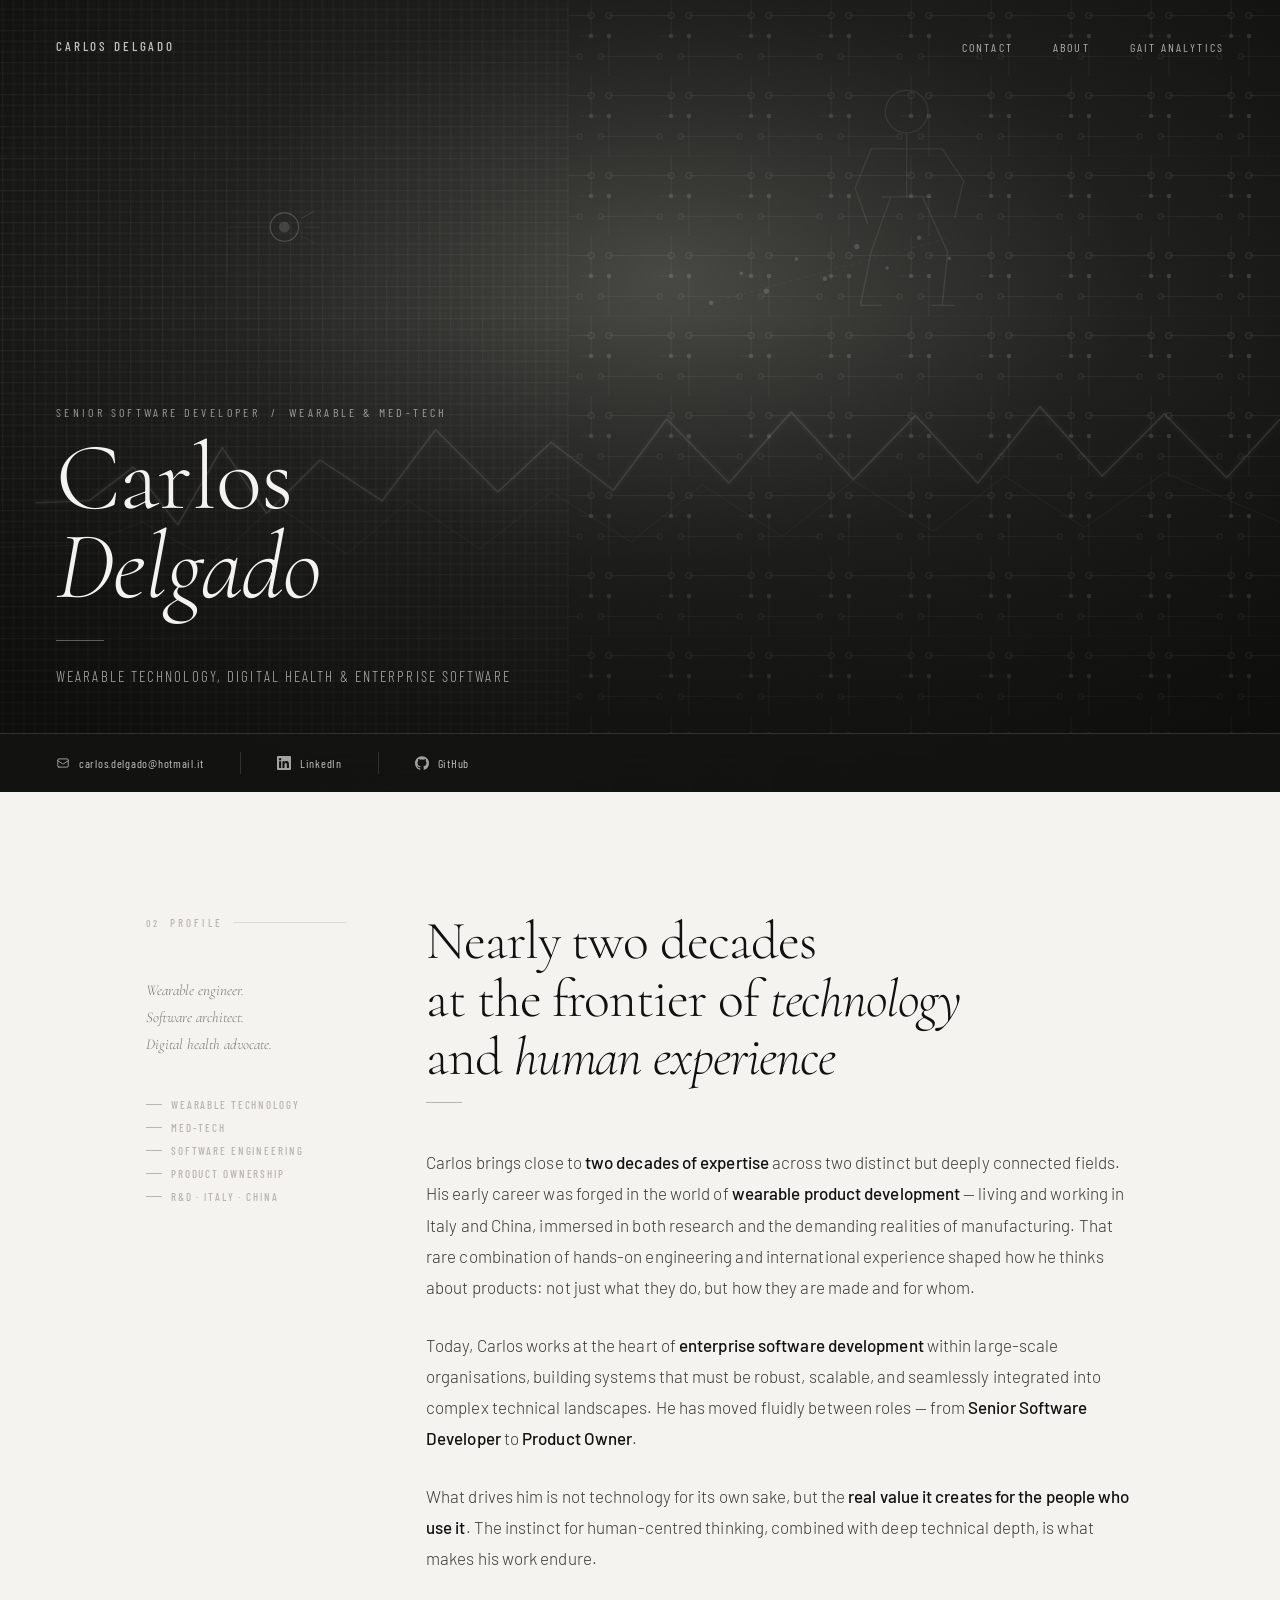
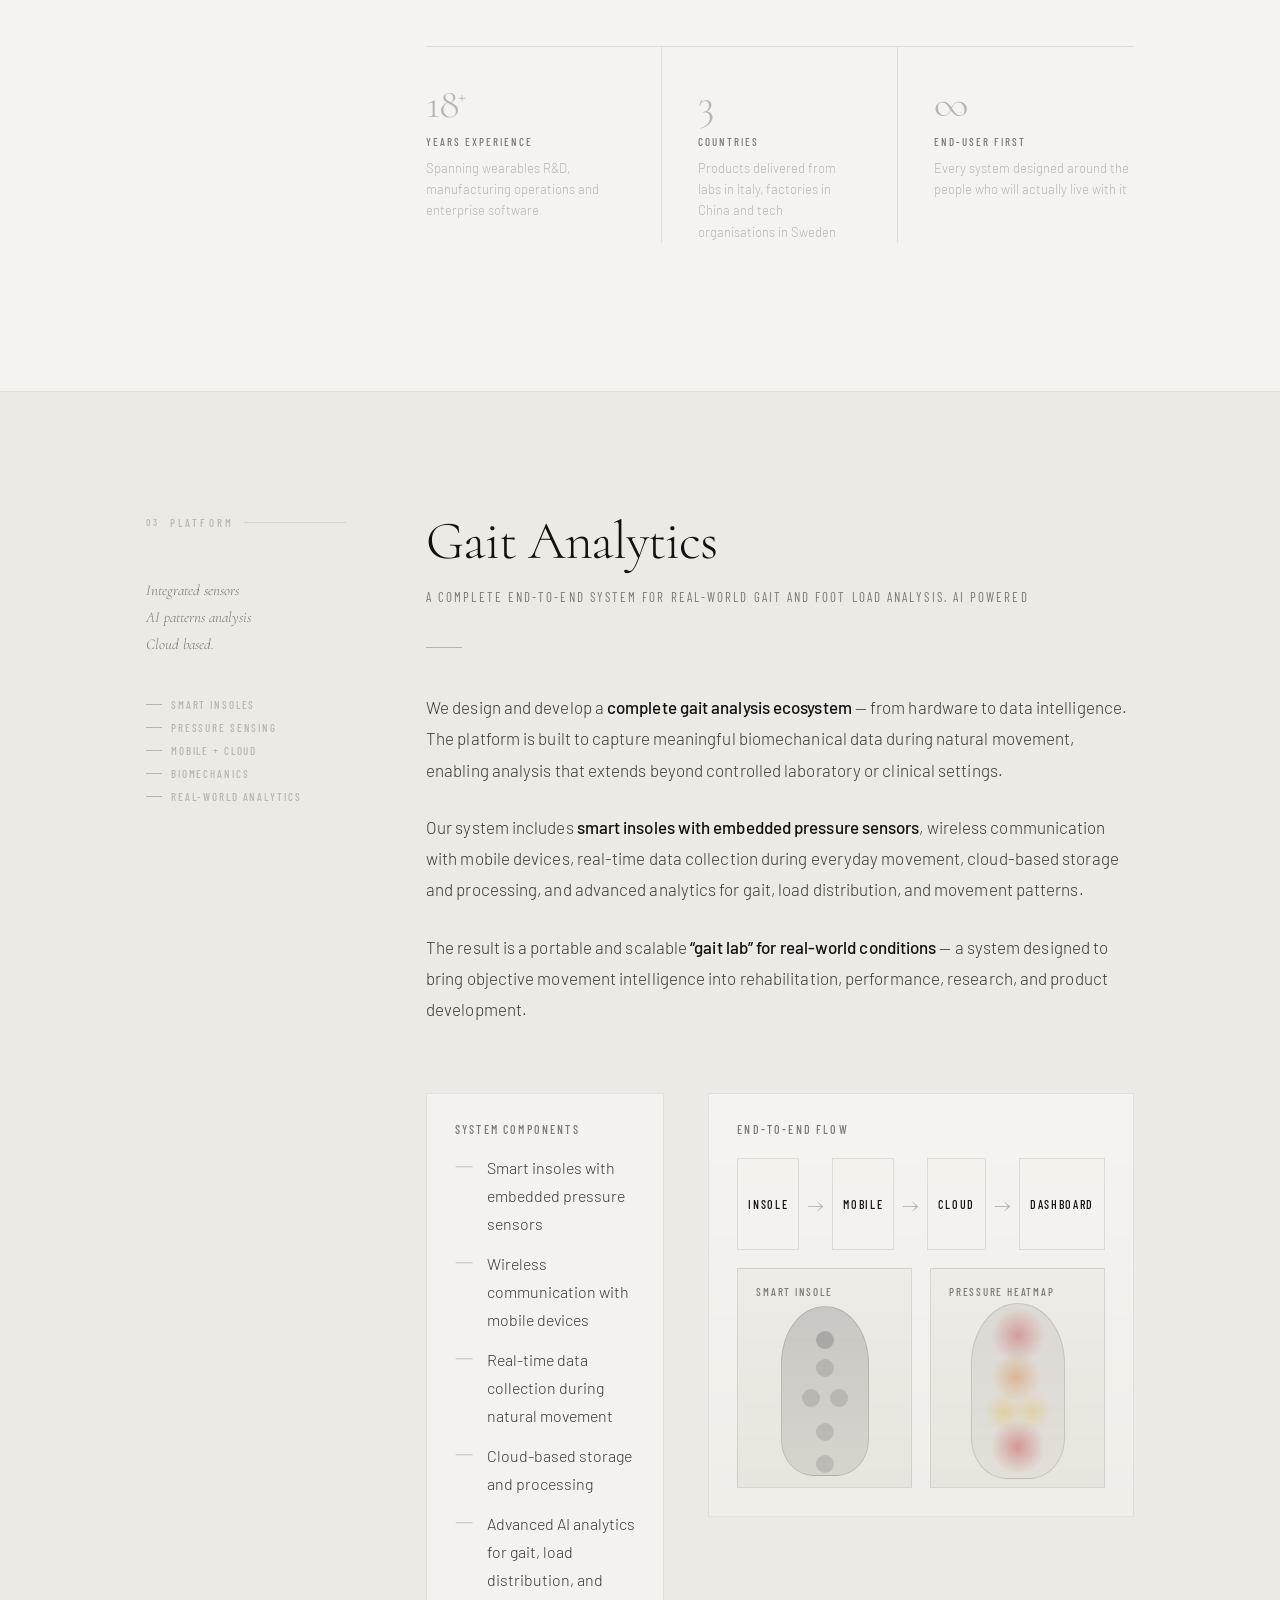
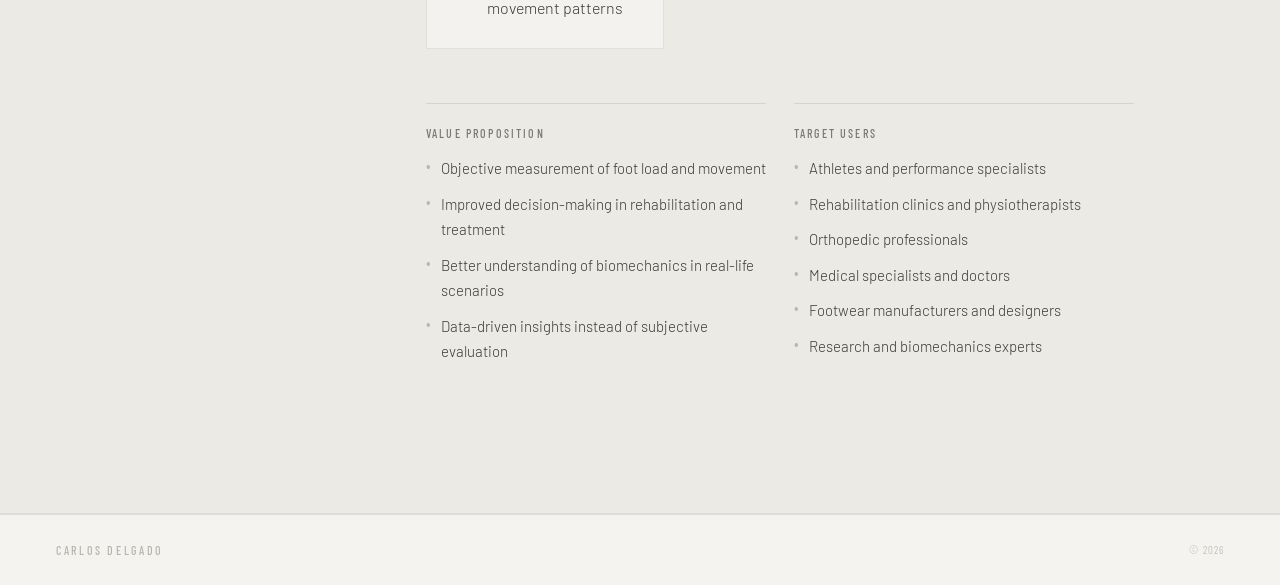
==== index.html @ daf6768a "back to single file, many css properties where not matching with the ones in the index html" ====
<!DOCTYPE html>
<html lang="en">
<head>
  <meta charset="UTF-8" />
  <meta name="viewport" content="width=device-width, initial-scale=1.0" />
  <title>Carlos Delgado</title>
  <link rel="preconnect" href="https://fonts.googleapis.com" />
  <link rel="preconnect" href="https://fonts.gstatic.com" crossorigin />
  <link href="https://fonts.googleapis.com/css2?family=Cormorant:ital,wght@0,300;0,400;0,500;1,300;1,400&family=Barlow:wght@300;400;500&family=Barlow+Condensed:wght@300;400;500;600&display=swap" rel="stylesheet" />

  <style>
    /* ── TOKENS ─────────────────────────────────── */
    :root {
      --ink:      #111110;
      --ink-mid:  #3a3935;
      --ink-soft: #7a7870;
      --ink-pale: #b8b5af;
      --paper:    #f5f3ef;
      --paper-2:  #eceae4;
      --paper-3:  #e6e2db;
      --rule:     rgba(17,17,16,0.10);

      --font-serif: 'Cormorant', Georgia, serif;
      --font-sans:  'Barlow', sans-serif;
      --font-cond:  'Barlow Condensed', sans-serif;
    }

    /* ── RESET ──────────────────────────────────── */
    *, *::before, *::after { box-sizing: border-box; margin: 0; padding: 0; }
    html { scroll-behavior: smooth; font-size: 16px; }
    body {
      background: var(--paper);
      color: var(--ink);
      font-family: var(--font-sans);
      font-weight: 300;
      -webkit-font-smoothing: antialiased;
      overflow-x: hidden;
    }
    a { color: inherit; text-decoration: none; }
    ::selection { background: var(--ink); color: var(--paper); }

    /* ── HERO ───────────────────────────────────── */
    .hero {
      position: relative;
      width: 100%;
      height: 88vh;
      min-height: 540px;
      max-height: 820px;
      overflow: hidden;
      display: flex;
      flex-direction: column;
    }

    .hero-bg {
      position: absolute;
      inset: 0;
      z-index: 0;
    }

    .hero-veil {
      position: absolute;
      inset: 0;
      z-index: 1;
      background:
        linear-gradient(
          to bottom,
          rgba(17,17,16,0.38) 0%,
          rgba(17,17,16,0.18) 40%,
          rgba(17,17,16,0.62) 100%
        );
    }

    /* ── NAV ── */
    .hero-nav {
      position: relative;
      z-index: 10;
      display: flex;
      align-items: center;
      justify-content: space-between;
      padding: 36px 56px 0;
      animation: fadeIn 1.2s ease both;
    }

    .hero-nav-name {
      font-family: var(--font-cond);
      font-size: 13px;
      font-weight: 500;
      letter-spacing: 0.22em;
      text-transform: uppercase;
      color: rgba(245,243,239,0.78);
    }

    .hero-nav-links {
      display: flex;
      gap: 40px;
      list-style: none;
    }
    .hero-nav-links a {
      font-family: var(--font-cond);
      font-size: 12px;
      font-weight: 400;
      letter-spacing: 0.18em;
      text-transform: uppercase;
      color: rgba(245,243,239,0.68);
      transition: color 0.3s;
    }
    .hero-nav-links a:hover { color: rgba(245,243,239,1); }

    /* ── HERO BODY ── */
    .hero-body {
      position: relative;
      z-index: 10;
      flex: 1;
      display: flex;
      flex-direction: column;
      justify-content: flex-end;
      padding: 0 56px 44px;
    }

    .hero-eyebrow {
      font-family: var(--font-cond);
      font-size: 12px;
      font-weight: 400;
      letter-spacing: 0.28em;
      text-transform: uppercase;
      color: rgba(245,243,239,0.58);
      margin-bottom: 14px;
      animation: fadeUp 1s 0.3s ease both;
    }

    .hero-name {
      font-family: var(--font-serif);
      font-weight: 300;
      font-size: clamp(50px, 7.5vw, 102px);
      line-height: 0.93;
      letter-spacing: -0.01em;
      color: #f5f3ef;
      animation: fadeUp 1s 0.45s ease both;
    }
    .hero-name em { font-style: italic; }

    .hero-rule {
      width: 0;
      height: 1px;
      background: rgba(245,243,239,0.34);
      margin: 28px 0 22px;
      animation: expandW 1.2s 0.7s ease forwards;
    }

    .hero-tagline {
      font-family: var(--font-cond);
      font-size: clamp(13px, 1.4vw, 15px);
      font-weight: 300;
      letter-spacing: 0.14em;
      text-transform: uppercase;
      color: rgba(245,243,239,0.68);
      max-width: 520px;
      line-height: 1.75;
      animation: fadeUp 1s 0.6s ease both;
    }

    /* ── CONTACT STRIP ── */
    .hero-contact {
      position: relative;
      z-index: 10;
      background: rgba(20,20,18,0.78);
      backdrop-filter: blur(14px);
      -webkit-backdrop-filter: blur(14px);
      border-top: 1px solid rgba(245,243,239,0.14);
      padding: 18px 56px;
      display: flex;
      align-items: center;
      flex-wrap: wrap;
      gap: 0;
      animation: fadeIn 1.4s 0.9s ease both;
    }

    .contact-item {
      display: flex;
      align-items: center;
      gap: 9px;
      padding: 4px 36px 4px 0;
      margin-right: 36px;
      border-right: 1px solid rgba(245,243,239,0.14);
      font-family: var(--font-cond);
      font-size: 12px;
      font-weight: 400;
      letter-spacing: 0.06em;
      color: rgba(245,243,239,0.78);
      transition: color 0.25s, opacity 0.25s;
      white-space: nowrap;
    }
    .contact-item:last-child {
      border-right: none;
      padding-right: 0;
      margin-right: 0;
    }
    .contact-item:hover { color: rgba(245,243,239,1); }
    .contact-item svg { flex-shrink: 0; opacity: 0.82; transition: opacity 0.25s; }
    .contact-item:hover svg { opacity: 1; }

    /* ══════════════════════════════════════════════
       ABOUT
    ══════════════════════════════════════════════ */
    #about {
      background: var(--paper);
      padding: 120px 0 148px;
    }

    .about-layout,
    .gait-layout {
      max-width: 1100px;
      margin: 0 auto;
      padding: 0 56px;
      display: grid;
      grid-template-columns: 200px 1fr;
      gap: 80px;
      align-items: start;
    }

    .about-meta,
    .gait-meta { padding-top: 4px; }

    .section-index {
      font-family: var(--font-cond);
      font-size: 11px;
      font-weight: 500;
      letter-spacing: 0.28em;
      text-transform: uppercase;
      color: var(--ink-pale);
      display: flex;
      align-items: center;
      gap: 10px;
      margin-bottom: 48px;
    }

    .section-index::after {
      content: '';
      display: block;
      flex: 1;
      height: 1px;
      background: var(--rule);
    }

    .about-section-index::before { content: '02'; font-size: 10px; color: var(--ink-pale); }
    .gait-section-index::before { content: '03'; font-size: 10px; color: var(--ink-pale); }

    .about-sidebar-label,
    .gait-sidebar-label {
      font-family: var(--font-serif);
      font-style: italic;
      font-weight: 300;
      font-size: 15px;
      color: var(--ink-soft);
      line-height: 1.8;
      margin-bottom: 40px;
    }

    .about-tags,
    .gait-tags {
      display: flex;
      flex-direction: column;
      gap: 10px;
    }

    .about-tag,
    .gait-tag {
      font-family: var(--font-cond);
      font-size: 11px;
      font-weight: 500;
      letter-spacing: 0.17em;
      text-transform: uppercase;
      color: var(--ink-pale);
      display: flex;
      align-items: center;
      gap: 9px;
    }
    .about-tag::before,
    .gait-tag::before {
      content: '';
      display: block;
      width: 16px;
      height: 1px;
      background: var(--ink-pale);
      flex-shrink: 0;
    }

    .about-headline,
    .gait-headline {
      font-family: var(--font-serif);
      font-weight: 300;
      font-size: clamp(34px, 4.2vw, 56px);
      line-height: 1.08;
      letter-spacing: -0.02em;
      color: var(--ink);
      margin-bottom: 16px;
    }
    .about-headline em,
    .gait-headline em { font-style: italic; }

    .about-subtitle,
    .gait-subtitle {
      font-family: var(--font-cond);
      font-size: 13px;
      font-weight: 400;
      letter-spacing: 0.16em;
      text-transform: uppercase;
      color: var(--ink-soft);
      line-height: 1.8;
      margin-bottom: 38px;
      max-width: 760px;
    }


    .about-rule,
    .gait-rule {
      width: 36px;
      height: 1px;
      background: var(--ink-pale);
      margin-bottom: 44px;
    }

    .about-body,
    .gait-body {
      display: flex;
      flex-direction: column;
      gap: 26px;
    }
    .about-body p,
    .gait-body p {
      font-family: var(--font-sans);
      font-size: 17px;
      font-weight: 300;
      line-height: 1.84;
      color: var(--ink-mid);
      letter-spacing: 0.005em;
    }
    .about-body strong,
    .gait-body strong { font-weight: 500; color: var(--ink); }


    .about-pillars {
      margin-top: 72px;
      display: grid;
      grid-template-columns: repeat(3, 1fr);
      border-top: 1px solid var(--rule);
    }

    .pillar {
      padding: 36px 36px 0 0;
      border-right: 1px solid var(--rule);
    }
    .pillar:nth-child(2) { padding-left: 36px; }
    .pillar:last-child {
      border-right: none;
      padding-left: 36px;
      padding-right: 0;
    }

    .pillar-number {
      font-family: var(--font-serif);
      font-size: 42px;
      font-weight: 300;
      color: var(--ink-pale);
      line-height: 1;
      margin-bottom: 10px;
      letter-spacing: -0.03em;
    }
    .pillar-number sup { font-size: 20px; vertical-align: super; }

    .pillar-label {
      font-family: var(--font-cond);
      font-size: 11px;
      font-weight: 500;
      letter-spacing: 0.18em;
      text-transform: uppercase;
      color: var(--ink-soft);
      margin-bottom: 10px;
    }

    .pillar-desc {
      font-family: var(--font-sans);
      font-size: 13px;
      font-weight: 300;
      color: var(--ink-pale);
      line-height: 1.62;
    }

    /* ══════════════════════════════════════════════
       GAIT ANALYTICS
    ══════════════════════════════════════════════ */
    #gait-analytics {
      background: var(--paper-2);
      padding: 120px 0 148px;
      border-top: 1px solid rgba(17,17,16,0.05);
      border-bottom: 1px solid rgba(17,17,16,0.05);
    }

    .gait-grid {
      display: grid;
      grid-template-columns: 1.1fr 0.9fr;
      gap: 44px;
      margin-top: 68px;
      align-items: start;
    }

    .gait-card {
      background: rgba(255,255,255,0.36);
      border: 1px solid rgba(17,17,16,0.08);
      padding: 28px 28px 26px;
    }

    .gait-card-title {
      font-family: var(--font-cond);
      font-size: 12px;
      font-weight: 500;
      letter-spacing: 0.18em;
      text-transform: uppercase;
      color: var(--ink-soft);
      margin-bottom: 18px;
    }

    .gait-list {
      display: grid;
      gap: 12px;
    }

    .gait-list-item {
      display: grid;
      grid-template-columns: 22px 1fr;
      gap: 10px;
      align-items: start;
      font-size: 16px;
      line-height: 1.75;
      color: var(--ink-mid);
    }

    .gait-list-item::before {
      content: '—';
      font-family: var(--font-serif);
      font-size: 22px;
      line-height: 1;
      color: var(--ink-pale);
      transform: translateY(-1px);
    }

    .gait-diagram {
      background: linear-gradient(180deg, rgba(255,255,255,0.45), rgba(255,255,255,0.18));
      border: 1px solid rgba(17,17,16,0.08);
      padding: 28px;
    }

    .diagram-title {
      font-family: var(--font-cond);
      font-size: 12px;
      font-weight: 500;
      letter-spacing: 0.18em;
      text-transform: uppercase;
      color: var(--ink-soft);
      margin-bottom: 22px;
    }

    .diagram-flow {
      display: grid;
      grid-template-columns: repeat(4, 1fr);
      gap: 14px;
      align-items: center;
      margin-bottom: 26px;
    }

    .diagram-node {
      min-height: 92px;
      border: 1px solid rgba(17,17,16,0.10);
      background: rgba(245,243,239,0.72);
      display: flex;
      align-items: center;
      justify-content: center;
      text-align: center;
      padding: 14px 10px;
      font-family: var(--font-cond);
      font-size: 12px;
      font-weight: 500;
      letter-spacing: 0.14em;
      text-transform: uppercase;
      color: var(--ink);
    }

    .diagram-arrow {
      display: flex;
      align-items: center;
      justify-content: center;
      font-family: var(--font-serif);
      font-size: 26px;
      color: var(--ink-pale);
    }

    .diagram-row {
      display: grid;
      grid-template-columns: 1fr auto 1fr auto 1fr auto 1fr;
      gap: 8px;
      align-items: center;
    }

    .gait-visuals {
      display: grid;
      grid-template-columns: 1fr 1fr;
      gap: 18px;
      margin-top: 18px;
    }

    .placeholder-visual {
      position: relative;
      min-height: 220px;
      border: 1px solid rgba(17,17,16,0.10);
      background:
        linear-gradient(180deg, rgba(255,255,255,0.34), rgba(255,255,255,0.08)),
        var(--paper-3);
      overflow: hidden;
      padding: 18px;
    }

    .placeholder-label {
      position: absolute;
      top: 16px;
      left: 18px;
      font-family: var(--font-cond);
      font-size: 11px;
      font-weight: 500;
      letter-spacing: 0.16em;
      text-transform: uppercase;
      color: var(--ink-soft);
    }

    .insole-shape {
      position: absolute;
      left: 50%;
      top: 56%;
      width: 88px;
      height: 170px;
      transform: translate(-50%, -50%);
      background: linear-gradient(180deg, rgba(17,17,16,0.16), rgba(17,17,16,0.08));
      border-radius: 46px 46px 34px 34px / 60px 60px 38px 38px;
      border: 1px solid rgba(17,17,16,0.12);
    }

    .insole-shape::before,
    .insole-shape::after {
      content: '';
      position: absolute;
      border-radius: 50%;
      background: rgba(17,17,16,0.18);
    }

    .insole-shape::before {
      width: 18px;
      height: 18px;
      left: 50%;
      top: 24px;
      transform: translateX(-50%);
      box-shadow:
        0 28px 0 rgba(17,17,16,0.12),
        -14px 58px 0 rgba(17,17,16,0.12),
        14px 58px 0 rgba(17,17,16,0.12),
        0 92px 0 rgba(17,17,16,0.12),
        0 124px 0 rgba(17,17,16,0.12);
    }

    .heatmap-foot {
      position: absolute;
      left: 50%;
      top: 56%;
      width: 94px;
      height: 176px;
      transform: translate(-50%, -50%);
      border-radius: 48px 48px 36px 36px / 62px 62px 42px 42px;
      background:
        radial-gradient(circle at 50% 18%, rgba(255,0,0,0.30), transparent 18%),
        radial-gradient(circle at 48% 42%, rgba(255,120,0,0.40), transparent 22%),
        radial-gradient(circle at 35% 62%, rgba(255,180,0,0.34), transparent 16%),
        radial-gradient(circle at 65% 62%, rgba(255,180,0,0.30), transparent 16%),
        radial-gradient(circle at 50% 82%, rgba(255,0,0,0.34), transparent 18%),
        linear-gradient(180deg, rgba(17,17,16,0.08), rgba(17,17,16,0.03));
      border: 1px solid rgba(17,17,16,0.12);
      filter: grayscale(35%);
    }

    .gait-columns {
      display: grid;
      grid-template-columns: 1fr 1fr;
      gap: 28px;
      margin-top: 54px;
    }

    .mini-block {
      padding-top: 22px;
      border-top: 1px solid var(--rule);
    }

    .mini-block h3 {
      font-family: var(--font-cond);
      font-size: 12px;
      font-weight: 500;
      letter-spacing: 0.18em;
      text-transform: uppercase;
      color: var(--ink-soft);
      margin-bottom: 16px;
    }

    .mini-block p {
      font-size: 16px;
      line-height: 1.8;
      color: var(--ink-mid);
    }

    .target-list {
      display: grid;
      gap: 10px;
    }

    .target-list span {
      font-size: 15px;
      color: var(--ink-mid);
      line-height: 1.7;
      display: flex;
      align-items: start;
      gap: 10px;
    }

    .target-list span::before {
      content: '•';
      color: var(--ink-pale);
      line-height: 1;
      transform: translateY(2px);
    }

    /* ── FOOTER ── */
    footer {
      padding: 28px 56px;
      border-top: 1px solid var(--rule);
      display: flex;
      align-items: center;
      justify-content: space-between;
    }
    .footer-name {
      font-family: var(--font-cond);
      font-size: 12px;
      font-weight: 500;
      letter-spacing: 0.22em;
      text-transform: uppercase;
      color: var(--ink-pale);
    }
    .footer-copy {
      font-family: var(--font-cond);
      font-size: 11px;
      letter-spacing: 0.1em;
      color: var(--ink-pale);
    }

    /* ── ANIMATIONS ── */
    @keyframes fadeIn {
      from { opacity: 0; }
      to   { opacity: 1; }
    }
    @keyframes fadeUp {
      from { opacity: 0; transform: translateY(18px); }
      to   { opacity: 1; transform: translateY(0); }
    }
    @keyframes expandW {
      from { width: 0; }
      to   { width: 48px; }
    }

    .reveal {
      opacity: 0;
      transform: translateY(22px);
      transition: opacity 0.85s ease, transform 0.85s ease;
    }
    .reveal.visible { opacity: 1; transform: translateY(0); }
    .reveal-delay-1 { transition-delay: 0.15s; }
    .reveal-delay-2 { transition-delay: 0.28s; }
    .reveal-delay-3 { transition-delay: 0.45s; }

    /* ── RESPONSIVE ── */
    @media (max-width: 980px) {
      .gait-grid,
      .gait-columns {
        grid-template-columns: 1fr;
      }

      .diagram-row {
        grid-template-columns: 1fr;
        gap: 12px;
      }

      .diagram-arrow {
        transform: rotate(90deg);
      }
    }

    @media (max-width: 860px) {
      .hero {
        height: auto;
        min-height: 0;
        max-height: none;
      }

      .hero-nav { padding: 26px 28px 0; }
      .hero-nav-links { display: none; }
      .hero-body { padding: 0 28px 36px; min-height: 420px; }
      .hero-contact { padding: 14px 28px; gap: 8px 0; }
      .contact-item { border-right: none; padding-right: 0; margin-right: 20px; }

      .about-layout,
      .gait-layout {
        grid-template-columns: 1fr;
        gap: 40px;
        padding: 0 28px;
      }

      .about-meta,
      .gait-meta {
        display: grid;
        grid-template-columns: 1fr 1fr;
        gap: 24px;
      }

      .section-index { grid-column: 1 / -1; margin-bottom: 0; }
      .about-sidebar-label,
      .gait-sidebar-label { margin-bottom: 0; }

      .about-pillars { grid-template-columns: 1fr; }
      .pillar, .pillar:nth-child(2), .pillar:last-child {
        border-right: none;
        border-bottom: 1px solid var(--rule);
        padding: 28px 0;
      }
      .pillar:last-child { border-bottom: none; }

      .gait-visuals {
        grid-template-columns: 1fr;
      }

      footer { padding: 22px 28px; flex-direction: column; gap: 8px; text-align: center; }
    }

    @media (max-width: 520px) {
      .hero-name { font-size: 42px; }
      #about,
      #gait-analytics { padding: 72px 0 96px; }

      .about-headline,
      .gait-headline { font-size: 30px; }

      .about-body p,
      .gait-body p { font-size: 16px; }

      .about-meta,
      .gait-meta { grid-template-columns: 1fr; }
    }
  </style>
</head>
<body>

<!-- ══════════════════════════════════════════════
     SECTION 1 — HERO + CONTACT
══════════════════════════════════════════════ -->
<section class="hero" id="home">


  <div class="hero-bg">
    <svg xmlns="http://www.w3.org/2000/svg" width="100%" height="100%"
         viewBox="0 0 1440 900" preserveAspectRatio="xMidYMid slice">
      <defs>
        <filter id="grain" x="0%" y="0%" width="100%" height="100%">
          <feTurbulence type="fractalNoise" baseFrequency="0.68" numOctaves="4"
                        stitchTiles="stitch" result="noise"/>
          <feColorMatrix type="saturate" values="0" in="noise" result="grayNoise"/>
          <feBlend in="SourceGraphic" in2="grayNoise" mode="multiply" result="blended"/>
          <feComposite in="blended" in2="SourceGraphic" operator="in"/>
        </filter>
        <filter id="softBlur">
          <feGaussianBlur stdDeviation="0.8"/>
        </filter>
        <filter id="glow">
          <feGaussianBlur stdDeviation="3" result="b"/>
          <feMerge><feMergeNode in="b"/><feMergeNode in="SourceGraphic"/></feMerge>
        </filter>


        <radialGradient id="bg" cx="52%" cy="35%" r="72%">
          <stop offset="0%"   stop-color="#555550"/>
          <stop offset="50%"  stop-color="#222220"/>
          <stop offset="100%" stop-color="#080807"/>
        </radialGradient>


        <pattern id="weave" x="0" y="0" width="12" height="12" patternUnits="userSpaceOnUse">
          <line x1="0" y1="3"  x2="12" y2="3"  stroke="rgba(255,255,255,0.065)" stroke-width="1.2"/>
          <line x1="0" y1="9"  x2="12" y2="9"  stroke="rgba(255,255,255,0.035)" stroke-width="0.6"/>
          <line x1="3" y1="0"  x2="3"  y2="12" stroke="rgba(255,255,255,0.065)" stroke-width="1.2"/>
          <line x1="9" y1="0"  x2="9"  y2="12" stroke="rgba(255,255,255,0.035)" stroke-width="0.6"/>
        </pattern>


        <pattern id="pcb" x="0" y="0" width="90" height="90" patternUnits="userSpaceOnUse">
          <line x1="0"  y1="22" x2="35" y2="22" stroke="rgba(255,255,255,0.11)" stroke-width="1"/>
          <line x1="55" y1="22" x2="90" y2="22" stroke="rgba(255,255,255,0.11)" stroke-width="1"/>
          <line x1="0"  y1="68" x2="22" y2="68" stroke="rgba(255,255,255,0.08)" stroke-width="1"/>
          <line x1="46" y1="68" x2="90" y2="68" stroke="rgba(255,255,255,0.08)" stroke-width="1"/>
          <line x1="35" y1="0"  x2="35" y2="45" stroke="rgba(255,255,255,0.09)" stroke-width="1"/>
          <line x1="55" y1="45" x2="55" y2="90" stroke="rgba(255,255,255,0.09)" stroke-width="1"/>
          <line x1="22" y1="45" x2="46" y2="45" stroke="rgba(255,255,255,0.07)" stroke-width="1"/>
          <circle cx="35" cy="22" r="3.5" fill="none" stroke="rgba(255,255,255,0.18)" stroke-width="1"/>
          <circle cx="55" cy="22" r="3.5" fill="none" stroke="rgba(255,255,255,0.18)" stroke-width="1"/>
          <circle cx="22" cy="68" r="3" fill="none" stroke="rgba(255,255,255,0.13)" stroke-width="1"/>
          <circle cx="46" cy="68" r="3" fill="none" stroke="rgba(255,255,255,0.13)" stroke-width="1"/>
          <circle cx="35" cy="45" r="2.5" fill="rgba(255,255,255,0.20)"/>
          <circle cx="55" cy="45" r="2.5" fill="rgba(255,255,255,0.20)"/>
        </pattern>
      </defs>


      <rect width="1440" height="900" fill="url(#bg)"/>


      <rect x="0" y="0" width="640" height="900" fill="url(#weave)" opacity="0.95"/>


      <rect x="640" y="0" width="800" height="900" fill="url(#pcb)" opacity="0.90"/>


      <g filter="url(#glow)" opacity="0.48">
        <polyline
          points="
            40,570 100,568 150,530 200,595
            250,508 300,582 360,522 430,568
            490,488 560,558 620,502 690,556
            750,476 820,548 890,468 960,544
            1030,472 1100,548 1170,462 1240,540
            1310,470 1380,542 1440,476"
          fill="none" stroke="rgba(255,255,255,0.32)"
          stroke-width="1.6" stroke-linejoin="round"/>
      </g>


      <g opacity="0.16">
        <polyline
          points="
            0,620 90,618 160,592 240,636
            310,572 390,628 460,568 540,622
            620,558 710,614 790,550 880,608
            960,545 1050,602 1130,540 1220,598
            1310,536 1440,592"
          fill="none" stroke="rgba(255,255,255,0.55)"
          stroke-width="0.9" stroke-linejoin="round"/>
      </g>


      <g transform="translate(1020,130)" opacity="0.11" filter="url(#softBlur)">
        <circle cx="0" cy="0" r="24" fill="none" stroke="white" stroke-width="1.5"/>
        <line x1="0" y1="24" x2="0" y2="96" stroke="white" stroke-width="1.5"/>
        <line x1="-40" y1="42" x2="40" y2="42" stroke="white" stroke-width="1.5"/>
        <line x1="-40" y1="42" x2="-58" y2="86" stroke="white" stroke-width="1.5"/>
        <line x1="-58" y1="86" x2="-44" y2="126" stroke="white" stroke-width="1.5"/>
        <line x1="40" y1="42" x2="64" y2="78" stroke="white" stroke-width="1.5"/>
        <line x1="64" y1="78" x2="54" y2="120" stroke="white" stroke-width="1.5"/>
        <line x1="-28" y1="96" x2="28" y2="96" stroke="white" stroke-width="1.5"/>
        <line x1="-18" y1="96" x2="-40" y2="158" stroke="white" stroke-width="1.5"/>
        <line x1="-40" y1="158" x2="-52" y2="218" stroke="white" stroke-width="1.5"/>
        <line x1="18" y1="96" x2="46" y2="158" stroke="white" stroke-width="1.5"/>
        <line x1="46" y1="158" x2="40" y2="218" stroke="white" stroke-width="1.5"/>
        <line x1="-52" y1="218" x2="-28" y2="218" stroke="white" stroke-width="1.5"/>
        <line x1="28" y1="218" x2="54" y2="218" stroke="white" stroke-width="1.5"/>
      </g>


      <g transform="translate(320,260)" opacity="0.28">
        <circle cx="0" cy="0" r="16" fill="none" stroke="white" stroke-width="1.2"/>
        <circle cx="0" cy="0" r="6" fill="rgba(255,255,255,0.65)"/>
        <line x1="19" y1="-10" x2="34" y2="-18" stroke="white" stroke-width="0.9" opacity="0.7"/>
        <line x1="22" y1="0" x2="40" y2="0" stroke="white" stroke-width="0.9" opacity="0.5"/>
        <line x1="19" y1="10" x2="34" y2="18" stroke="white" stroke-width="0.9" opacity="0.3"/>
        <line x1="-16" y1="0" x2="-64" y2="0" stroke="white" stroke-width="0.7" opacity="0.35"/>
        <line x1="-64" y1="0" x2="-64" y2="52" stroke="white" stroke-width="0.7" opacity="0.25"/>
        <line x1="-64" y1="52" x2="-20" y2="52" stroke="white" stroke-width="0.7" opacity="0.15"/>
        <rect x="-72" y="8" width="16" height="10" fill="none"
              stroke="rgba(255,255,255,0.12)" stroke-width="0.6" rx="1"/>
      </g>


      <g opacity="0.20">
        <circle cx="800" cy="345" r="2.5" fill="white"/>
        <circle cx="834" cy="312" r="2" fill="white"/>
        <circle cx="862" cy="332" r="3" fill="white"/>
        <circle cx="896" cy="296" r="2" fill="white"/>
        <circle cx="928" cy="318" r="2.5" fill="white"/>
        <circle cx="964" cy="282" r="3" fill="white"/>
        <circle cx="998" cy="306" r="2" fill="white"/>
        <circle cx="1034" cy="272" r="2.5" fill="white"/>
        <circle cx="1068" cy="295" r="2" fill="white"/>
        <line x1="800" y1="345" x2="1068" y2="272"
              stroke="white" stroke-width="0.6"
              stroke-dasharray="5 4" opacity="0.45"/>
      </g>


      <g opacity="0.035">
        <line x1="0" y1="180" x2="1440" y2="180" stroke="white" stroke-width="1"/>
        <line x1="0" y1="360" x2="1440" y2="360" stroke="white" stroke-width="1"/>
        <line x1="0" y1="540" x2="1440" y2="540" stroke="white" stroke-width="1"/>
        <line x1="0" y1="720" x2="1440" y2="720" stroke="white" stroke-width="1"/>
      </g>


      <rect width="1440" height="900"
            fill="rgba(0,0,0,0.08)" filter="url(#grain)" opacity="0.45"/>
    </svg>
  </div>

  <div class="hero-veil"></div>


  <nav class="hero-nav">
    <span class="hero-nav-name">Carlos Delgado</span>
    <ul class="hero-nav-links">
      <li><a href="mailto:carlos.delgado@hotmail.it">Contact</a></li>
      <li><a href="#about">About</a></li>
      <li><a href="#gait-analytics">Gait Analytics</a></li>
    </ul>
  </nav>


  <div class="hero-body">
    <p class="hero-eyebrow">Senior Software Developer &nbsp;/&nbsp; Wearable &amp; Med-Tech</p>
    <h1 class="hero-name">
      Carlos<br><em>Delgado</em>
    </h1>
    <div class="hero-rule"></div>
    <p class="hero-tagline">
      Wearable technology, digital health &amp; enterprise software
    </p>
  </div>


  <div class="hero-contact">
    <a href="mailto:carlos.delgado@hotmail.it" class="contact-item">
      <svg width="14" height="14" fill="none" viewBox="0 0 24 24"
           stroke="currentColor" stroke-width="1.6">
        <path stroke-linecap="round" stroke-linejoin="round"
              d="M3 8l7.89 5.26a2 2 0 002.22 0L21 8M5 19h14a2 2 0 002-2V7a2 2 0 00-2-2H5a2 2 0 00-2 2v10a2 2 0 002 2z"/>
      </svg>
      carlos.delgado@hotmail.it
    </a>

    <a href="https://www.linkedin.com/in/carlosomardelgado/"
       target="_blank" rel="noopener noreferrer" class="contact-item">
      <svg width="14" height="14" viewBox="0 0 24 24" fill="currentColor">
        <path d="M20.447 20.452h-3.554v-5.569c0-1.328-.027-3.037-1.852-3.037-1.853 0-2.136 1.445-2.136 2.939v5.667H9.351V9h3.414v1.561h.046c.477-.9 1.637-1.85 3.37-1.85 3.601 0 4.267 2.37 4.267 5.455v6.286zM5.337 7.433a2.062 2.062 0 01-2.063-2.065 2.064 2.064 0 112.063 2.065zm1.782 13.019H3.555V9h3.564v11.452zM22.225 0H1.771C.792 0 0 .774 0 1.729v20.542C0 23.227.792 24 1.771 24h20.451C23.2 24 24 23.227 24 22.271V1.729C24 .774 23.2 0 22.222 0h.003z"/>
      </svg>
      LinkedIn
    </a>

    <a href="https://github.com/Carltesio"
       target="_blank" rel="noopener noreferrer" class="contact-item">
      <svg width="14" height="14" viewBox="0 0 24 24" fill="currentColor">
        <path d="M12 .297c-6.63 0-12 5.373-12 12 0 5.303 3.438 9.8 8.205 11.385.6.113.82-.258.82-.577 0-.285-.01-1.04-.015-2.04-3.338.724-4.042-1.61-4.042-1.61C4.422 18.07 3.633 17.7 3.633 17.7c-1.087-.744.084-.729.084-.729 1.205.084 1.838 1.236 1.838 1.236 1.07 1.835 2.809 1.305 3.495.998.108-.776.417-1.305.76-1.605-2.665-.3-5.466-1.332-5.466-5.93 0-1.31.465-2.38 1.235-3.22-.135-.303-.54-1.523.105-3.176 0 0 1.005-.322 3.3 1.23.96-.267 1.98-.399 3-.405 1.02.006 2.04.138 3 .405 2.28-1.552 3.285-1.23 3.285-1.23.645 1.653.24 2.873.12 3.176.765.84 1.23 1.91 1.23 3.22 0 4.61-2.805 5.625-5.475 5.92.42.36.81 1.096.81 2.22 0 1.606-.015 2.896-.015 3.286 0 .315.21.69.825.57C20.565 22.092 24 17.592 24 12.297c0-6.627-5.373-12-12-12"/>
      </svg>
      GitHub
    </a>
  </div>

</section>

<!-- ══════════════════════════════════════════════
     SECTION 2 — ABOUT
══════════════════════════════════════════════ -->
<section id="about">
  <div class="about-layout">


    <aside class="about-meta reveal">
      <div class="section-index about-section-index">Profile</div>
      <p class="about-sidebar-label">
        Wearable engineer.<br>
        Software architect.<br>
        Digital health advocate.
      </p>
      <div class="about-tags">
        <span class="about-tag">Wearable Technology</span>
        <span class="about-tag">Med-Tech</span>
        <span class="about-tag">Software Engineering</span>
        <span class="about-tag">Product Ownership</span>
        <span class="about-tag">R&amp;D · Italy · China</span>
      </div>
    </aside>


    <div class="about-content">
      <h2 class="about-headline reveal reveal-delay-1">
        Nearly two decades<br>
        at the frontier of <em>technology</em><br>
        and <em>human experience</em>
      </h2>

      <div class="about-rule reveal reveal-delay-2"></div>

      <div class="about-body reveal reveal-delay-2">
        <p>
          Carlos brings close to <strong>two decades of expertise</strong> across two distinct but deeply connected fields. His early career was forged in the world of <strong>wearable product development</strong> — living and working in Italy and China, immersed in both research and the demanding realities of manufacturing. That rare combination of hands-on engineering and international experience shaped how he thinks about products: not just what they do, but how they are made and for whom.
        </p>
        <p>
          Today, Carlos works at the heart of <strong>enterprise software development</strong> within large-scale organisations, building systems that must be robust, scalable, and seamlessly integrated into complex technical landscapes. He has moved fluidly between roles — from <strong>Senior Software Developer</strong> to <strong>Product Owner</strong>.
        </p>
        <p>
          What drives him is not technology for its own sake, but the <strong>real value it creates for the people who use it</strong>. The instinct for human-centred thinking, combined with deep technical depth, is what makes his work endure.
        </p>
      </div>


      <div class="about-pillars reveal reveal-delay-3">
        <div class="pillar">
          <div class="pillar-number">18<sup>+</sup></div>
          <div class="pillar-label">Years Experience</div>
          <div class="pillar-desc">Spanning wearables R&amp;D, manufacturing operations and enterprise software</div>
        </div>
        <div class="pillar">
          <div class="pillar-number">3</div>
          <div class="pillar-label">Countries</div>
          <div class="pillar-desc">Products delivered from labs in Italy, factories in China and tech organisations in Sweden</div>
        </div>
        <div class="pillar">
          <div class="pillar-number">∞</div>
          <div class="pillar-label">End-user First</div>
          <div class="pillar-desc">Every system designed around the people who will actually live with it</div>
        </div>
      </div>
    </div>
  </div>
</section>

<!-- ══════════════════════════════════════════════
     SECTION 3 — GAIT ANALYTICS
══════════════════════════════════════════════ -->
<section id="gait-analytics">
  <div class="gait-layout">

    <aside class="gait-meta reveal">
      <div class="section-index gait-section-index">Platform</div>
      <p class="gait-sidebar-label">
        Integrated sensors<br>
        AI patterns analysis<br>
        Cloud based.
      </p>
      <div class="gait-tags">
        <span class="gait-tag">Smart Insoles</span>
        <span class="gait-tag">Pressure Sensing</span>
        <span class="gait-tag">Mobile + Cloud</span>
        <span class="gait-tag">Biomechanics</span>
        <span class="gait-tag">Real-World Analytics</span>
      </div>
    </aside>

    <div class="gait-content">
      <h2 class="gait-headline reveal reveal-delay-1">
        Gait Analytics
      </h2>

      <p class="gait-subtitle reveal reveal-delay-1">
        A complete end-to-end system for real-world gait and foot load analysis. AI powered
      </p>

      <div class="gait-rule reveal reveal-delay-2"></div>

      <div class="gait-body reveal reveal-delay-2">
        <p>
          We design and develop a <strong>complete gait analysis ecosystem</strong> — from hardware to data intelligence. The platform is built to capture meaningful biomechanical data during natural movement, enabling analysis that extends beyond controlled laboratory or clinical settings.
        </p>
        <p>
          Our system includes <strong>smart insoles with embedded pressure sensors</strong>, wireless communication with mobile devices, real-time data collection during everyday movement, cloud-based storage and processing, and advanced analytics for gait, load distribution, and movement patterns.
        </p>
        <p>
          The result is a portable and scalable <strong>“gait lab” for real-world conditions</strong> — a system designed to bring objective movement intelligence into rehabilitation, performance, research, and product development.
        </p>
      </div>

      <div class="gait-grid reveal reveal-delay-3">
        <div class="gait-card">
          <div class="gait-card-title">System Components</div>
          <div class="gait-list">
            <div class="gait-list-item">Smart insoles with embedded pressure sensors</div>
            <div class="gait-list-item">Wireless communication with mobile devices</div>
            <div class="gait-list-item">Real-time data collection during natural movement</div>
            <div class="gait-list-item">Cloud-based storage and processing</div>
            <div class="gait-list-item">Advanced AI analytics for gait, load distribution, and movement patterns</div>
          </div>
        </div>

        <div class="gait-diagram">
          <div class="diagram-title">End-to-End Flow</div>
          <div class="diagram-row">
            <div class="diagram-node">Insole</div>
            <div class="diagram-arrow">→</div>
            <div class="diagram-node">Mobile</div>
            <div class="diagram-arrow">→</div>
            <div class="diagram-node">Cloud</div>
            <div class="diagram-arrow">→</div>
            <div class="diagram-node">Dashboard</div>
          </div>

          <div class="gait-visuals">
            <div class="placeholder-visual">
              <div class="placeholder-label">Smart Insole</div>
              <div class="insole-shape"></div>
            </div>

            <div class="placeholder-visual">
              <div class="placeholder-label">Pressure Heatmap</div>
              <div class="heatmap-foot"></div>
            </div>
          </div>
        </div>
      </div>

      <div class="gait-columns reveal reveal-delay-3">
        <div class="mini-block">
          <h3>Value Proposition</h3>
          <div class="target-list">
            <span>Objective measurement of foot load and movement</span>
            <span>Improved decision-making in rehabilitation and treatment</span>
            <span>Better understanding of biomechanics in real-life scenarios</span>
            <span>Data-driven insights instead of subjective evaluation</span>
          </div>
        </div>

        <div class="mini-block">
          <h3>Target Users</h3>
          <div class="target-list">
            <span>Athletes and performance specialists</span>
            <span>Rehabilitation clinics and physiotherapists</span>
            <span>Orthopedic professionals</span>
            <span>Medical specialists and doctors</span>
            <span>Footwear manufacturers and designers</span>
            <span>Research and biomechanics experts</span>
          </div>
        </div>
      </div>
    </div>
  </div>
</section>

<footer>
  <span class="footer-name">Carlos Delgado</span>
  <span class="footer-copy">© 2026</span>
</footer>

<script>
  const obs = new IntersectionObserver(entries => {
    entries.forEach(e => {
      if (e.isIntersecting) {
        e.target.classList.add('visible');
        obs.unobserve(e.target);
      }
    });
  }, { threshold: 0.08 });

  document.querySelectorAll('.reveal').forEach(el => obs.observe(el));
</script>

</body>
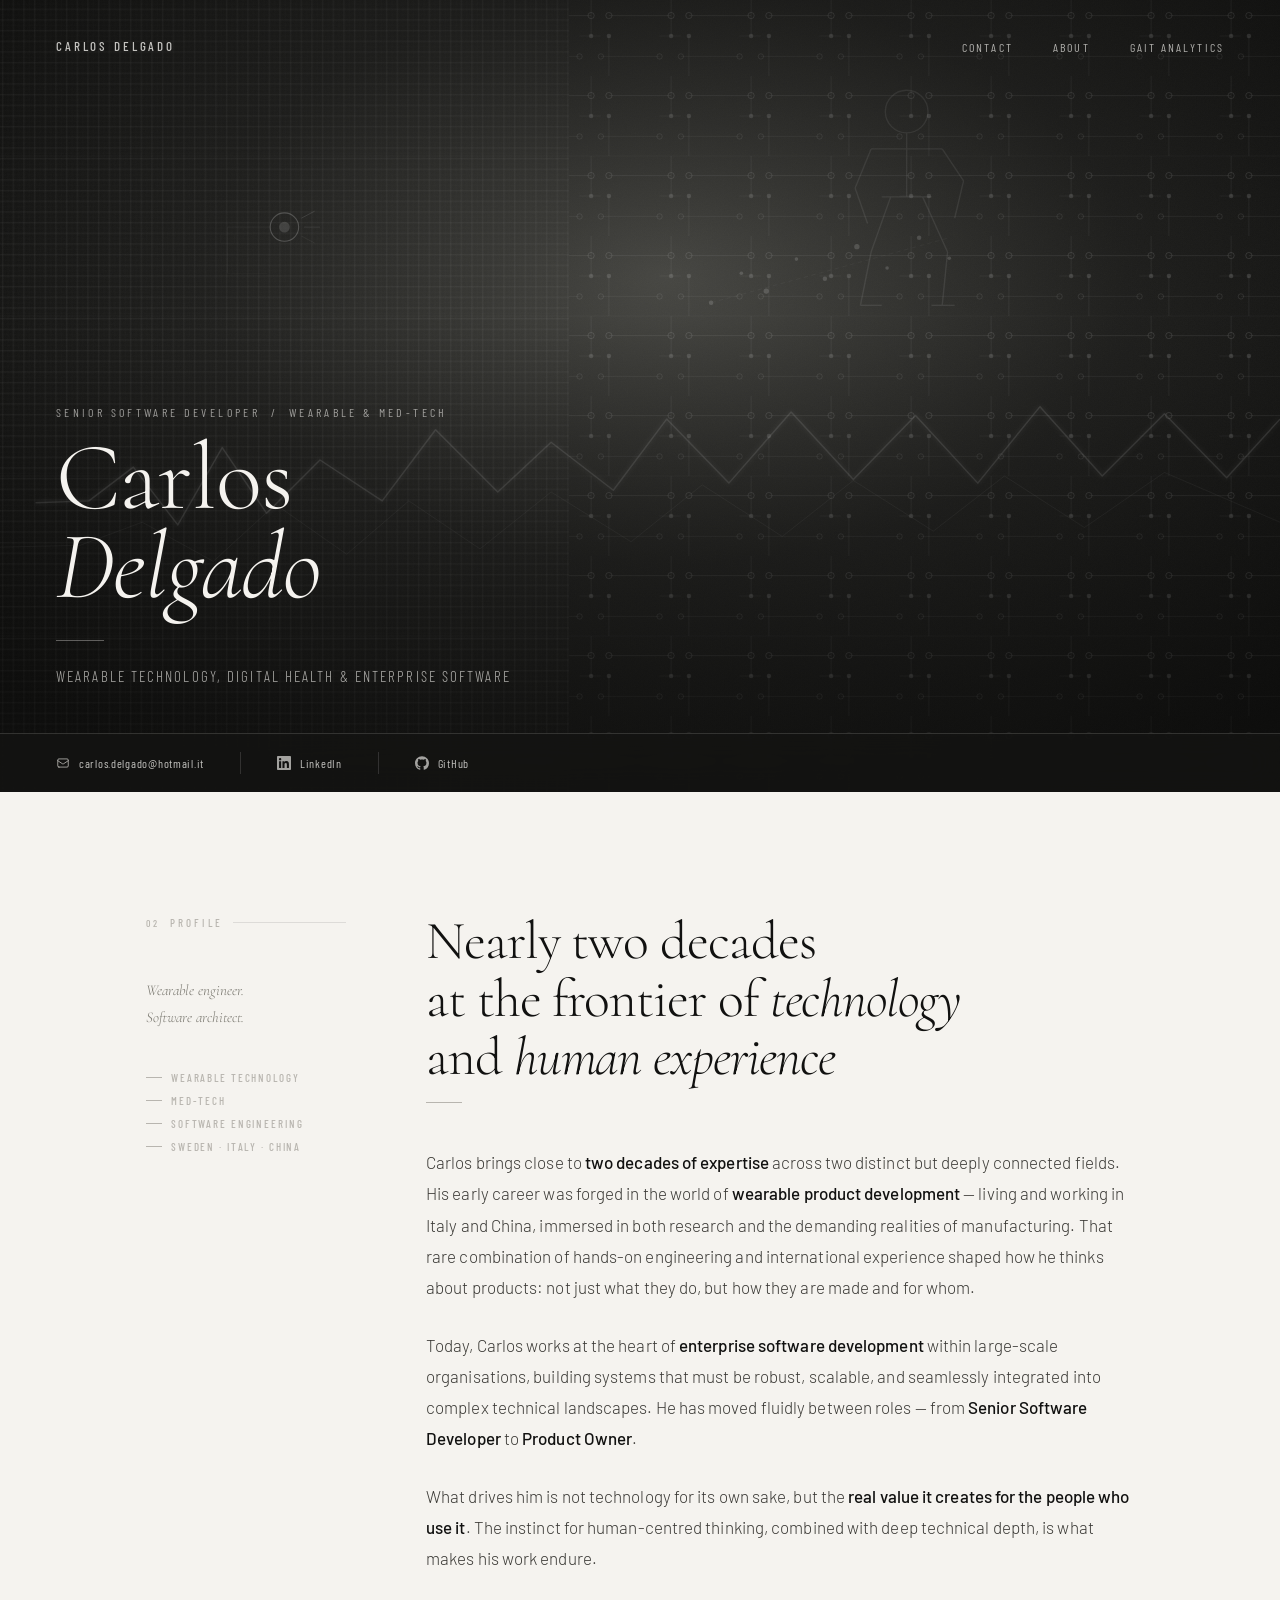
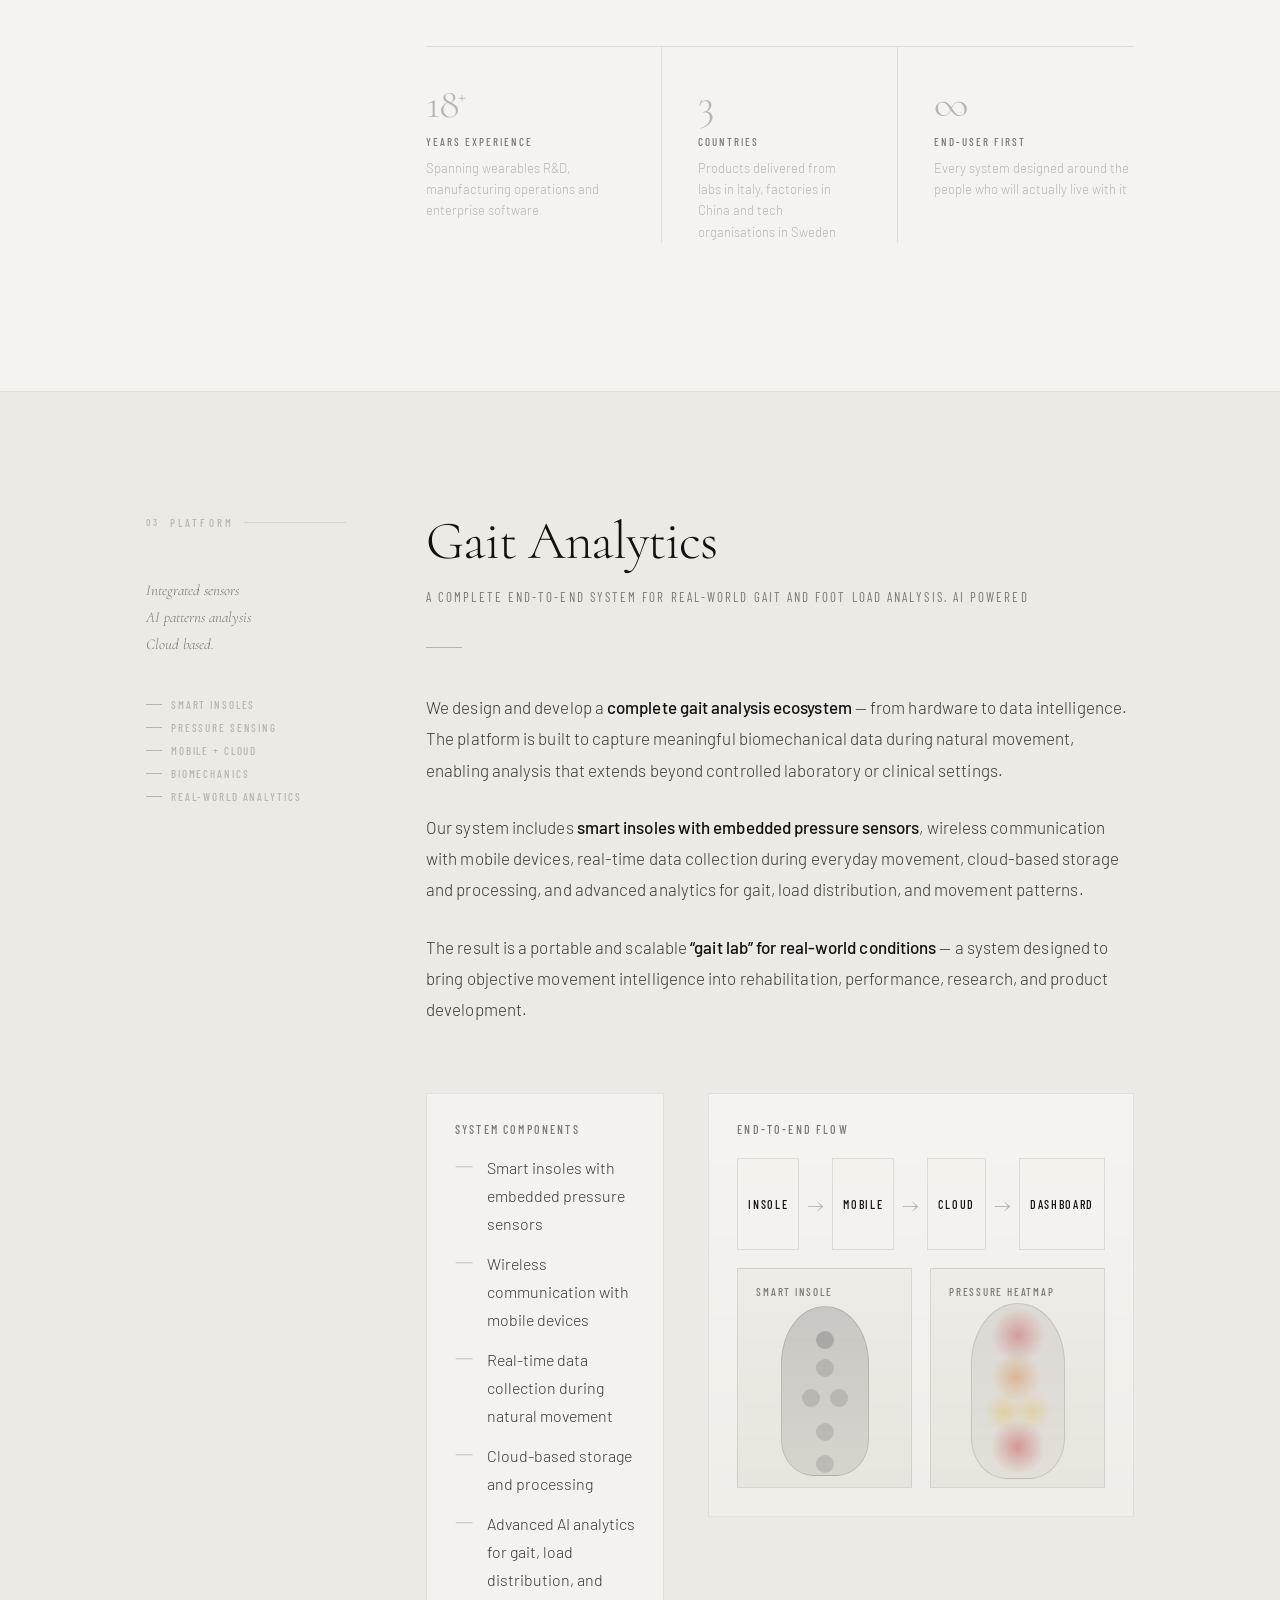
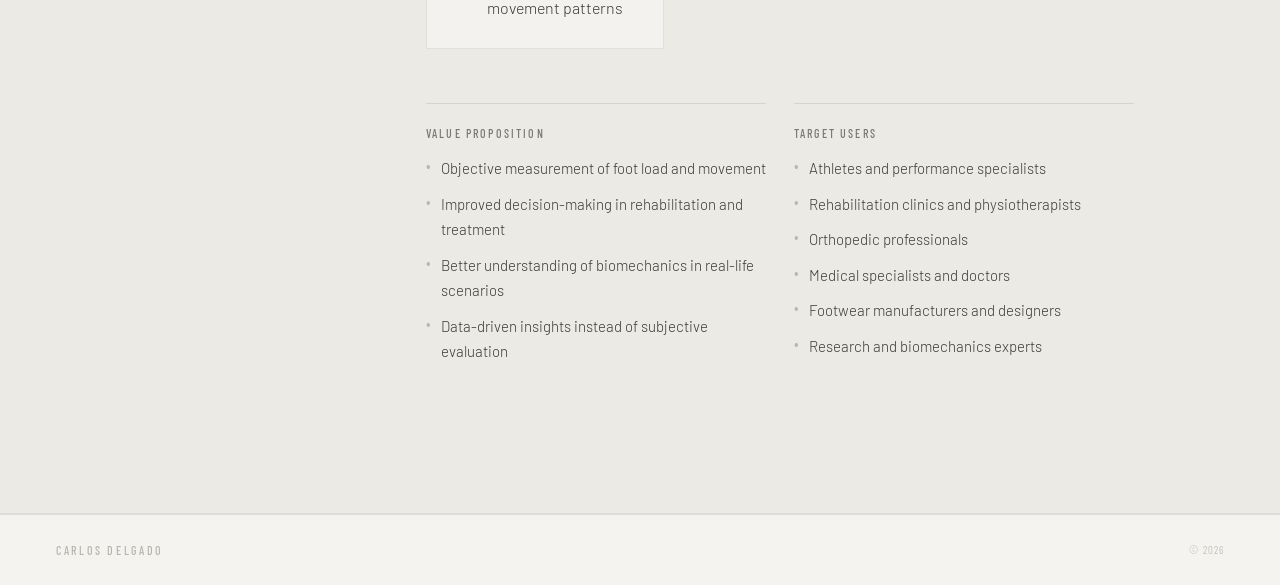
==== commit c614285c: "updating info" ====
--- a/index.html
+++ b/index.html
@@ -8,756 +8,8 @@
   <link rel="preconnect" href="https://fonts.gstatic.com" crossorigin />
   <link href="https://fonts.googleapis.com/css2?family=Cormorant:ital,wght@0,300;0,400;0,500;1,300;1,400&family=Barlow:wght@300;400;500&family=Barlow+Condensed:wght@300;400;500;600&display=swap" rel="stylesheet" />
 
-  <style>
-    /* ── TOKENS ─────────────────────────────────── */
-    :root {
-      --ink:      #111110;
-      --ink-mid:  #3a3935;
-      --ink-soft: #7a7870;
-      --ink-pale: #b8b5af;
-      --paper:    #f5f3ef;
-      --paper-2:  #eceae4;
-      --paper-3:  #e6e2db;
-      --rule:     rgba(17,17,16,0.10);
-
-      --font-serif: 'Cormorant', Georgia, serif;
-      --font-sans:  'Barlow', sans-serif;
-      --font-cond:  'Barlow Condensed', sans-serif;
-    }
-
-    /* ── RESET ──────────────────────────────────── */
-    *, *::before, *::after { box-sizing: border-box; margin: 0; padding: 0; }
-    html { scroll-behavior: smooth; font-size: 16px; }
-    body {
-      background: var(--paper);
-      color: var(--ink);
-      font-family: var(--font-sans);
-      font-weight: 300;
-      -webkit-font-smoothing: antialiased;
-      overflow-x: hidden;
-    }
-    a { color: inherit; text-decoration: none; }
-    ::selection { background: var(--ink); color: var(--paper); }
-
-    /* ── HERO ───────────────────────────────────── */
-    .hero {
-      position: relative;
-      width: 100%;
-      height: 88vh;
-      min-height: 540px;
-      max-height: 820px;
-      overflow: hidden;
-      display: flex;
-      flex-direction: column;
-    }
-
-    .hero-bg {
-      position: absolute;
-      inset: 0;
-      z-index: 0;
-    }
-
-    .hero-veil {
-      position: absolute;
-      inset: 0;
-      z-index: 1;
-      background:
-        linear-gradient(
-          to bottom,
-          rgba(17,17,16,0.38) 0%,
-          rgba(17,17,16,0.18) 40%,
-          rgba(17,17,16,0.62) 100%
-        );
-    }
-
-    /* ── NAV ── */
-    .hero-nav {
-      position: relative;
-      z-index: 10;
-      display: flex;
-      align-items: center;
-      justify-content: space-between;
-      padding: 36px 56px 0;
-      animation: fadeIn 1.2s ease both;
-    }
-
-    .hero-nav-name {
-      font-family: var(--font-cond);
-      font-size: 13px;
-      font-weight: 500;
-      letter-spacing: 0.22em;
-      text-transform: uppercase;
-      color: rgba(245,243,239,0.78);
-    }
-
-    .hero-nav-links {
-      display: flex;
-      gap: 40px;
-      list-style: none;
-    }
-    .hero-nav-links a {
-      font-family: var(--font-cond);
-      font-size: 12px;
-      font-weight: 400;
-      letter-spacing: 0.18em;
-      text-transform: uppercase;
-      color: rgba(245,243,239,0.68);
-      transition: color 0.3s;
-    }
-    .hero-nav-links a:hover { color: rgba(245,243,239,1); }
-
-    /* ── HERO BODY ── */
-    .hero-body {
-      position: relative;
-      z-index: 10;
-      flex: 1;
-      display: flex;
-      flex-direction: column;
-      justify-content: flex-end;
-      padding: 0 56px 44px;
-    }
-
-    .hero-eyebrow {
-      font-family: var(--font-cond);
-      font-size: 12px;
-      font-weight: 400;
-      letter-spacing: 0.28em;
-      text-transform: uppercase;
-      color: rgba(245,243,239,0.58);
-      margin-bottom: 14px;
-      animation: fadeUp 1s 0.3s ease both;
-    }
-
-    .hero-name {
-      font-family: var(--font-serif);
-      font-weight: 300;
-      font-size: clamp(50px, 7.5vw, 102px);
-      line-height: 0.93;
-      letter-spacing: -0.01em;
-      color: #f5f3ef;
-      animation: fadeUp 1s 0.45s ease both;
-    }
-    .hero-name em { font-style: italic; }
-
-    .hero-rule {
-      width: 0;
-      height: 1px;
-      background: rgba(245,243,239,0.34);
-      margin: 28px 0 22px;
-      animation: expandW 1.2s 0.7s ease forwards;
-    }
-
-    .hero-tagline {
-      font-family: var(--font-cond);
-      font-size: clamp(13px, 1.4vw, 15px);
-      font-weight: 300;
-      letter-spacing: 0.14em;
-      text-transform: uppercase;
-      color: rgba(245,243,239,0.68);
-      max-width: 520px;
-      line-height: 1.75;
-      animation: fadeUp 1s 0.6s ease both;
-    }
-
-    /* ── CONTACT STRIP ── */
-    .hero-contact {
-      position: relative;
-      z-index: 10;
-      background: rgba(20,20,18,0.78);
-      backdrop-filter: blur(14px);
-      -webkit-backdrop-filter: blur(14px);
-      border-top: 1px solid rgba(245,243,239,0.14);
-      padding: 18px 56px;
-      display: flex;
-      align-items: center;
-      flex-wrap: wrap;
-      gap: 0;
-      animation: fadeIn 1.4s 0.9s ease both;
-    }
-
-    .contact-item {
-      display: flex;
-      align-items: center;
-      gap: 9px;
-      padding: 4px 36px 4px 0;
-      margin-right: 36px;
-      border-right: 1px solid rgba(245,243,239,0.14);
-      font-family: var(--font-cond);
-      font-size: 12px;
-      font-weight: 400;
-      letter-spacing: 0.06em;
-      color: rgba(245,243,239,0.78);
-      transition: color 0.25s, opacity 0.25s;
-      white-space: nowrap;
-    }
-    .contact-item:last-child {
-      border-right: none;
-      padding-right: 0;
-      margin-right: 0;
-    }
-    .contact-item:hover { color: rgba(245,243,239,1); }
-    .contact-item svg { flex-shrink: 0; opacity: 0.82; transition: opacity 0.25s; }
-    .contact-item:hover svg { opacity: 1; }
-
-    /* ══════════════════════════════════════════════
-       ABOUT
-    ══════════════════════════════════════════════ */
-    #about {
-      background: var(--paper);
-      padding: 120px 0 148px;
-    }
-
-    .about-layout,
-    .gait-layout {
-      max-width: 1100px;
-      margin: 0 auto;
-      padding: 0 56px;
-      display: grid;
-      grid-template-columns: 200px 1fr;
-      gap: 80px;
-      align-items: start;
-    }
-
-    .about-meta,
-    .gait-meta { padding-top: 4px; }
-
-    .section-index {
-      font-family: var(--font-cond);
-      font-size: 11px;
-      font-weight: 500;
-      letter-spacing: 0.28em;
-      text-transform: uppercase;
-      color: var(--ink-pale);
-      display: flex;
-      align-items: center;
-      gap: 10px;
-      margin-bottom: 48px;
-    }
-
-    .section-index::after {
-      content: '';
-      display: block;
-      flex: 1;
-      height: 1px;
-      background: var(--rule);
-    }
-
-    .about-section-index::before { content: '02'; font-size: 10px; color: var(--ink-pale); }
-    .gait-section-index::before { content: '03'; font-size: 10px; color: var(--ink-pale); }
-
-    .about-sidebar-label,
-    .gait-sidebar-label {
-      font-family: var(--font-serif);
-      font-style: italic;
-      font-weight: 300;
-      font-size: 15px;
-      color: var(--ink-soft);
-      line-height: 1.8;
-      margin-bottom: 40px;
-    }
-
-    .about-tags,
-    .gait-tags {
-      display: flex;
-      flex-direction: column;
-      gap: 10px;
-    }
-
-    .about-tag,
-    .gait-tag {
-      font-family: var(--font-cond);
-      font-size: 11px;
-      font-weight: 500;
-      letter-spacing: 0.17em;
-      text-transform: uppercase;
-      color: var(--ink-pale);
-      display: flex;
-      align-items: center;
-      gap: 9px;
-    }
-    .about-tag::before,
-    .gait-tag::before {
-      content: '';
-      display: block;
-      width: 16px;
-      height: 1px;
-      background: var(--ink-pale);
-      flex-shrink: 0;
-    }
-
-    .about-headline,
-    .gait-headline {
-      font-family: var(--font-serif);
-      font-weight: 300;
-      font-size: clamp(34px, 4.2vw, 56px);
-      line-height: 1.08;
-      letter-spacing: -0.02em;
-      color: var(--ink);
-      margin-bottom: 16px;
-    }
-    .about-headline em,
-    .gait-headline em { font-style: italic; }
-
-    .about-subtitle,
-    .gait-subtitle {
-      font-family: var(--font-cond);
-      font-size: 13px;
-      font-weight: 400;
-      letter-spacing: 0.16em;
-      text-transform: uppercase;
-      color: var(--ink-soft);
-      line-height: 1.8;
-      margin-bottom: 38px;
-      max-width: 760px;
-    }
-
-
-    .about-rule,
-    .gait-rule {
-      width: 36px;
-      height: 1px;
-      background: var(--ink-pale);
-      margin-bottom: 44px;
-    }
-
-    .about-body,
-    .gait-body {
-      display: flex;
-      flex-direction: column;
-      gap: 26px;
-    }
-    .about-body p,
-    .gait-body p {
-      font-family: var(--font-sans);
-      font-size: 17px;
-      font-weight: 300;
-      line-height: 1.84;
-      color: var(--ink-mid);
-      letter-spacing: 0.005em;
-    }
-    .about-body strong,
-    .gait-body strong { font-weight: 500; color: var(--ink); }
-
-
-    .about-pillars {
-      margin-top: 72px;
-      display: grid;
-      grid-template-columns: repeat(3, 1fr);
-      border-top: 1px solid var(--rule);
-    }
-
-    .pillar {
-      padding: 36px 36px 0 0;
-      border-right: 1px solid var(--rule);
-    }
-    .pillar:nth-child(2) { padding-left: 36px; }
-    .pillar:last-child {
-      border-right: none;
-      padding-left: 36px;
-      padding-right: 0;
-    }
-
-    .pillar-number {
-      font-family: var(--font-serif);
-      font-size: 42px;
-      font-weight: 300;
-      color: var(--ink-pale);
-      line-height: 1;
-      margin-bottom: 10px;
-      letter-spacing: -0.03em;
-    }
-    .pillar-number sup { font-size: 20px; vertical-align: super; }
-
-    .pillar-label {
-      font-family: var(--font-cond);
-      font-size: 11px;
-      font-weight: 500;
-      letter-spacing: 0.18em;
-      text-transform: uppercase;
-      color: var(--ink-soft);
-      margin-bottom: 10px;
-    }
-
-    .pillar-desc {
-      font-family: var(--font-sans);
-      font-size: 13px;
-      font-weight: 300;
-      color: var(--ink-pale);
-      line-height: 1.62;
-    }
-
-    /* ══════════════════════════════════════════════
-       GAIT ANALYTICS
-    ══════════════════════════════════════════════ */
-    #gait-analytics {
-      background: var(--paper-2);
-      padding: 120px 0 148px;
-      border-top: 1px solid rgba(17,17,16,0.05);
-      border-bottom: 1px solid rgba(17,17,16,0.05);
-    }
-
-    .gait-grid {
-      display: grid;
-      grid-template-columns: 1.1fr 0.9fr;
-      gap: 44px;
-      margin-top: 68px;
-      align-items: start;
-    }
-
-    .gait-card {
-      background: rgba(255,255,255,0.36);
-      border: 1px solid rgba(17,17,16,0.08);
-      padding: 28px 28px 26px;
-    }
-
-    .gait-card-title {
-      font-family: var(--font-cond);
-      font-size: 12px;
-      font-weight: 500;
-      letter-spacing: 0.18em;
-      text-transform: uppercase;
-      color: var(--ink-soft);
-      margin-bottom: 18px;
-    }
-
-    .gait-list {
-      display: grid;
-      gap: 12px;
-    }
-
-    .gait-list-item {
-      display: grid;
-      grid-template-columns: 22px 1fr;
-      gap: 10px;
-      align-items: start;
-      font-size: 16px;
-      line-height: 1.75;
-      color: var(--ink-mid);
-    }
-
-    .gait-list-item::before {
-      content: '—';
-      font-family: var(--font-serif);
-      font-size: 22px;
-      line-height: 1;
-      color: var(--ink-pale);
-      transform: translateY(-1px);
-    }
-
-    .gait-diagram {
-      background: linear-gradient(180deg, rgba(255,255,255,0.45), rgba(255,255,255,0.18));
-      border: 1px solid rgba(17,17,16,0.08);
-      padding: 28px;
-    }
-
-    .diagram-title {
-      font-family: var(--font-cond);
-      font-size: 12px;
-      font-weight: 500;
-      letter-spacing: 0.18em;
-      text-transform: uppercase;
-      color: var(--ink-soft);
-      margin-bottom: 22px;
-    }
-
-    .diagram-flow {
-      display: grid;
-      grid-template-columns: repeat(4, 1fr);
-      gap: 14px;
-      align-items: center;
-      margin-bottom: 26px;
-    }
-
-    .diagram-node {
-      min-height: 92px;
-      border: 1px solid rgba(17,17,16,0.10);
-      background: rgba(245,243,239,0.72);
-      display: flex;
-      align-items: center;
-      justify-content: center;
-      text-align: center;
-      padding: 14px 10px;
-      font-family: var(--font-cond);
-      font-size: 12px;
-      font-weight: 500;
-      letter-spacing: 0.14em;
-      text-transform: uppercase;
-      color: var(--ink);
-    }
-
-    .diagram-arrow {
-      display: flex;
-      align-items: center;
-      justify-content: center;
-      font-family: var(--font-serif);
-      font-size: 26px;
-      color: var(--ink-pale);
-    }
-
-    .diagram-row {
-      display: grid;
-      grid-template-columns: 1fr auto 1fr auto 1fr auto 1fr;
-      gap: 8px;
-      align-items: center;
-    }
-
-    .gait-visuals {
-      display: grid;
-      grid-template-columns: 1fr 1fr;
-      gap: 18px;
-      margin-top: 18px;
-    }
-
-    .placeholder-visual {
-      position: relative;
-      min-height: 220px;
-      border: 1px solid rgba(17,17,16,0.10);
-      background:
-        linear-gradient(180deg, rgba(255,255,255,0.34), rgba(255,255,255,0.08)),
-        var(--paper-3);
-      overflow: hidden;
-      padding: 18px;
-    }
-
-    .placeholder-label {
-      position: absolute;
-      top: 16px;
-      left: 18px;
-      font-family: var(--font-cond);
-      font-size: 11px;
-      font-weight: 500;
-      letter-spacing: 0.16em;
-      text-transform: uppercase;
-      color: var(--ink-soft);
-    }
-
-    .insole-shape {
-      position: absolute;
-      left: 50%;
-      top: 56%;
-      width: 88px;
-      height: 170px;
-      transform: translate(-50%, -50%);
-      background: linear-gradient(180deg, rgba(17,17,16,0.16), rgba(17,17,16,0.08));
-      border-radius: 46px 46px 34px 34px / 60px 60px 38px 38px;
-      border: 1px solid rgba(17,17,16,0.12);
-    }
-
-    .insole-shape::before,
-    .insole-shape::after {
-      content: '';
-      position: absolute;
-      border-radius: 50%;
-      background: rgba(17,17,16,0.18);
-    }
-
-    .insole-shape::before {
-      width: 18px;
-      height: 18px;
-      left: 50%;
-      top: 24px;
-      transform: translateX(-50%);
-      box-shadow:
-        0 28px 0 rgba(17,17,16,0.12),
-        -14px 58px 0 rgba(17,17,16,0.12),
-        14px 58px 0 rgba(17,17,16,0.12),
-        0 92px 0 rgba(17,17,16,0.12),
-        0 124px 0 rgba(17,17,16,0.12);
-    }
-
-    .heatmap-foot {
-      position: absolute;
-      left: 50%;
-      top: 56%;
-      width: 94px;
-      height: 176px;
-      transform: translate(-50%, -50%);
-      border-radius: 48px 48px 36px 36px / 62px 62px 42px 42px;
-      background:
-        radial-gradient(circle at 50% 18%, rgba(255,0,0,0.30), transparent 18%),
-        radial-gradient(circle at 48% 42%, rgba(255,120,0,0.40), transparent 22%),
-        radial-gradient(circle at 35% 62%, rgba(255,180,0,0.34), transparent 16%),
-        radial-gradient(circle at 65% 62%, rgba(255,180,0,0.30), transparent 16%),
-        radial-gradient(circle at 50% 82%, rgba(255,0,0,0.34), transparent 18%),
-        linear-gradient(180deg, rgba(17,17,16,0.08), rgba(17,17,16,0.03));
-      border: 1px solid rgba(17,17,16,0.12);
-      filter: grayscale(35%);
-    }
-
-    .gait-columns {
-      display: grid;
-      grid-template-columns: 1fr 1fr;
-      gap: 28px;
-      margin-top: 54px;
-    }
-
-    .mini-block {
-      padding-top: 22px;
-      border-top: 1px solid var(--rule);
-    }
-
-    .mini-block h3 {
-      font-family: var(--font-cond);
-      font-size: 12px;
-      font-weight: 500;
-      letter-spacing: 0.18em;
-      text-transform: uppercase;
-      color: var(--ink-soft);
-      margin-bottom: 16px;
-    }
-
-    .mini-block p {
-      font-size: 16px;
-      line-height: 1.8;
-      color: var(--ink-mid);
-    }
-
-    .target-list {
-      display: grid;
-      gap: 10px;
-    }
-
-    .target-list span {
-      font-size: 15px;
-      color: var(--ink-mid);
-      line-height: 1.7;
-      display: flex;
-      align-items: start;
-      gap: 10px;
-    }
-
-    .target-list span::before {
-      content: '•';
-      color: var(--ink-pale);
-      line-height: 1;
-      transform: translateY(2px);
-    }
-
-    /* ── FOOTER ── */
-    footer {
-      padding: 28px 56px;
-      border-top: 1px solid var(--rule);
-      display: flex;
-      align-items: center;
-      justify-content: space-between;
-    }
-    .footer-name {
-      font-family: var(--font-cond);
-      font-size: 12px;
-      font-weight: 500;
-      letter-spacing: 0.22em;
-      text-transform: uppercase;
-      color: var(--ink-pale);
-    }
-    .footer-copy {
-      font-family: var(--font-cond);
-      font-size: 11px;
-      letter-spacing: 0.1em;
-      color: var(--ink-pale);
-    }
-
-    /* ── ANIMATIONS ── */
-    @keyframes fadeIn {
-      from { opacity: 0; }
-      to   { opacity: 1; }
-    }
-    @keyframes fadeUp {
-      from { opacity: 0; transform: translateY(18px); }
-      to   { opacity: 1; transform: translateY(0); }
-    }
-    @keyframes expandW {
-      from { width: 0; }
-      to   { width: 48px; }
-    }
-
-    .reveal {
-      opacity: 0;
-      transform: translateY(22px);
-      transition: opacity 0.85s ease, transform 0.85s ease;
-    }
-    .reveal.visible { opacity: 1; transform: translateY(0); }
-    .reveal-delay-1 { transition-delay: 0.15s; }
-    .reveal-delay-2 { transition-delay: 0.28s; }
-    .reveal-delay-3 { transition-delay: 0.45s; }
-
-    /* ── RESPONSIVE ── */
-    @media (max-width: 980px) {
-      .gait-grid,
-      .gait-columns {
-        grid-template-columns: 1fr;
-      }
-
-      .diagram-row {
-        grid-template-columns: 1fr;
-        gap: 12px;
-      }
-
-      .diagram-arrow {
-        transform: rotate(90deg);
-      }
-    }
-
-    @media (max-width: 860px) {
-      .hero {
-        height: auto;
-        min-height: 0;
-        max-height: none;
-      }
-
-      .hero-nav { padding: 26px 28px 0; }
-      .hero-nav-links { display: none; }
-      .hero-body { padding: 0 28px 36px; min-height: 420px; }
-      .hero-contact { padding: 14px 28px; gap: 8px 0; }
-      .contact-item { border-right: none; padding-right: 0; margin-right: 20px; }
-
-      .about-layout,
-      .gait-layout {
-        grid-template-columns: 1fr;
-        gap: 40px;
-        padding: 0 28px;
-      }
-
-      .about-meta,
-      .gait-meta {
-        display: grid;
-        grid-template-columns: 1fr 1fr;
-        gap: 24px;
-      }
-
-      .section-index { grid-column: 1 / -1; margin-bottom: 0; }
-      .about-sidebar-label,
-      .gait-sidebar-label { margin-bottom: 0; }
-
-      .about-pillars { grid-template-columns: 1fr; }
-      .pillar, .pillar:nth-child(2), .pillar:last-child {
-        border-right: none;
-        border-bottom: 1px solid var(--rule);
-        padding: 28px 0;
-      }
-      .pillar:last-child { border-bottom: none; }
-
-      .gait-visuals {
-        grid-template-columns: 1fr;
-      }
-
-      footer { padding: 22px 28px; flex-direction: column; gap: 8px; text-align: center; }
-    }
-
-    @media (max-width: 520px) {
-      .hero-name { font-size: 42px; }
-      #about,
-      #gait-analytics { padding: 72px 0 96px; }
-
-      .about-headline,
-      .gait-headline { font-size: 30px; }
-
-      .about-body p,
-      .gait-body p { font-size: 16px; }
-
-      .about-meta,
-      .gait-meta { grid-template-columns: 1fr; }
-    }
-  </style>
+    <link rel="stylesheet" href="styles.css" />
+
 </head>
 <body>
 
@@ -983,14 +235,12 @@
       <p class="about-sidebar-label">
         Wearable engineer.<br>
         Software architect.<br>
-        Digital health advocate.
       </p>
       <div class="about-tags">
         <span class="about-tag">Wearable Technology</span>
         <span class="about-tag">Med-Tech</span>
         <span class="about-tag">Software Engineering</span>
-        <span class="about-tag">Product Ownership</span>
-        <span class="about-tag">R&amp;D · Italy · China</span>
+        <span class="about-tag">Sweden · Italy · China</span>
       </div>
     </aside>
 
@@ -1153,17 +403,7 @@
   <span class="footer-copy">© 2026</span>
 </footer>
 
-<script>
-  const obs = new IntersectionObserver(entries => {
-    entries.forEach(e => {
-      if (e.isIntersecting) {
-        e.target.classList.add('visible');
-        obs.unobserve(e.target);
-      }
-    });
-  }, { threshold: 0.08 });
-
-  document.querySelectorAll('.reveal').forEach(el => obs.observe(el));
-</script>
+<script src="script.js" defer></script>
+
 
 </body>
--- a/styles.css
+++ b/styles.css
@@ -0,0 +1,749 @@
+    /* ── TOKENS ─────────────────────────────────── */
+    :root {
+      --ink:      #111110;
+      --ink-mid:  #3a3935;
+      --ink-soft: #7a7870;
+      --ink-pale: #b8b5af;
+      --paper:    #f5f3ef;
+      --paper-2:  #eceae4;
+      --paper-3:  #e6e2db;
+      --rule:     rgba(17,17,16,0.10);
+
+      --font-serif: 'Cormorant', Georgia, serif;
+      --font-sans:  'Barlow', sans-serif;
+      --font-cond:  'Barlow Condensed', sans-serif;
+    }
+
+    /* ── RESET ──────────────────────────────────── */
+    *, *::before, *::after { box-sizing: border-box; margin: 0; padding: 0; }
+    html { scroll-behavior: smooth; font-size: 16px; }
+    body {
+      background: var(--paper);
+      color: var(--ink);
+      font-family: var(--font-sans);
+      font-weight: 300;
+      -webkit-font-smoothing: antialiased;
+      overflow-x: hidden;
+    }
+    a { color: inherit; text-decoration: none; }
+    ::selection { background: var(--ink); color: var(--paper); }
+
+    /* ── HERO ───────────────────────────────────── */
+    .hero {
+      position: relative;
+      width: 100%;
+      height: 88vh;
+      min-height: 540px;
+      max-height: 820px;
+      overflow: hidden;
+      display: flex;
+      flex-direction: column;
+    }
+
+    .hero-bg {
+      position: absolute;
+      inset: 0;
+      z-index: 0;
+    }
+
+    .hero-veil {
+      position: absolute;
+      inset: 0;
+      z-index: 1;
+      background:
+        linear-gradient(
+          to bottom,
+          rgba(17,17,16,0.38) 0%,
+          rgba(17,17,16,0.18) 40%,
+          rgba(17,17,16,0.62) 100%
+        );
+    }
+
+    /* ── NAV ── */
+    .hero-nav {
+      position: relative;
+      z-index: 10;
+      display: flex;
+      align-items: center;
+      justify-content: space-between;
+      padding: 36px 56px 0;
+      animation: fadeIn 1.2s ease both;
+    }
+
+    .hero-nav-name {
+      font-family: var(--font-cond);
+      font-size: 13px;
+      font-weight: 500;
+      letter-spacing: 0.22em;
+      text-transform: uppercase;
+      color: rgba(245,243,239,0.78);
+    }
+
+    .hero-nav-links {
+      display: flex;
+      gap: 40px;
+      list-style: none;
+    }
+    .hero-nav-links a {
+      font-family: var(--font-cond);
+      font-size: 12px;
+      font-weight: 400;
+      letter-spacing: 0.18em;
+      text-transform: uppercase;
+      color: rgba(245,243,239,0.68);
+      transition: color 0.3s;
+    }
+    .hero-nav-links a:hover { color: rgba(245,243,239,1); }
+
+    /* ── HERO BODY ── */
+    .hero-body {
+      position: relative;
+      z-index: 10;
+      flex: 1;
+      display: flex;
+      flex-direction: column;
+      justify-content: flex-end;
+      padding: 0 56px 44px;
+    }
+
+    .hero-eyebrow {
+      font-family: var(--font-cond);
+      font-size: 12px;
+      font-weight: 400;
+      letter-spacing: 0.28em;
+      text-transform: uppercase;
+      color: rgba(245,243,239,0.58);
+      margin-bottom: 14px;
+      animation: fadeUp 1s 0.3s ease both;
+    }
+
+    .hero-name {
+      font-family: var(--font-serif);
+      font-weight: 300;
+      font-size: clamp(50px, 7.5vw, 102px);
+      line-height: 0.93;
+      letter-spacing: -0.01em;
+      color: #f5f3ef;
+      animation: fadeUp 1s 0.45s ease both;
+    }
+    .hero-name em { font-style: italic; }
+
+    .hero-rule {
+      width: 0;
+      height: 1px;
+      background: rgba(245,243,239,0.34);
+      margin: 28px 0 22px;
+      animation: expandW 1.2s 0.7s ease forwards;
+    }
+
+    .hero-tagline {
+      font-family: var(--font-cond);
+      font-size: clamp(13px, 1.4vw, 15px);
+      font-weight: 300;
+      letter-spacing: 0.14em;
+      text-transform: uppercase;
+      color: rgba(245,243,239,0.68);
+      max-width: 520px;
+      line-height: 1.75;
+      animation: fadeUp 1s 0.6s ease both;
+    }
+
+    /* ── CONTACT STRIP ── */
+    .hero-contact {
+      position: relative;
+      z-index: 10;
+      background: rgba(20,20,18,0.78);
+      backdrop-filter: blur(14px);
+      -webkit-backdrop-filter: blur(14px);
+      border-top: 1px solid rgba(245,243,239,0.14);
+      padding: 18px 56px;
+      display: flex;
+      align-items: center;
+      flex-wrap: wrap;
+      gap: 0;
+      animation: fadeIn 1.4s 0.9s ease both;
+    }
+
+    .contact-item {
+      display: flex;
+      align-items: center;
+      gap: 9px;
+      padding: 4px 36px 4px 0;
+      margin-right: 36px;
+      border-right: 1px solid rgba(245,243,239,0.14);
+      font-family: var(--font-cond);
+      font-size: 12px;
+      font-weight: 400;
+      letter-spacing: 0.06em;
+      color: rgba(245,243,239,0.78);
+      transition: color 0.25s, opacity 0.25s;
+      white-space: nowrap;
+    }
+    .contact-item:last-child {
+      border-right: none;
+      padding-right: 0;
+      margin-right: 0;
+    }
+    .contact-item:hover { color: rgba(245,243,239,1); }
+    .contact-item svg { flex-shrink: 0; opacity: 0.82; transition: opacity 0.25s; }
+    .contact-item:hover svg { opacity: 1; }
+
+    /* ══════════════════════════════════════════════
+       ABOUT
+    ══════════════════════════════════════════════ */
+    #about {
+      background: var(--paper);
+      padding: 120px 0 148px;
+    }
+
+    .about-layout,
+    .gait-layout {
+      max-width: 1100px;
+      margin: 0 auto;
+      padding: 0 56px;
+      display: grid;
+      grid-template-columns: 200px 1fr;
+      gap: 80px;
+      align-items: start;
+    }
+
+    .about-meta,
+    .gait-meta { padding-top: 4px; }
+
+    .section-index {
+      font-family: var(--font-cond);
+      font-size: 11px;
+      font-weight: 500;
+      letter-spacing: 0.28em;
+      text-transform: uppercase;
+      color: var(--ink-pale);
+      display: flex;
+      align-items: center;
+      gap: 10px;
+      margin-bottom: 48px;
+    }
+
+    .section-index::after {
+      content: '';
+      display: block;
+      flex: 1;
+      height: 1px;
+      background: var(--rule);
+    }
+
+    .about-section-index::before { content: '02'; font-size: 10px; color: var(--ink-pale); }
+    .gait-section-index::before { content: '03'; font-size: 10px; color: var(--ink-pale); }
+
+    .about-sidebar-label,
+    .gait-sidebar-label {
+      font-family: var(--font-serif);
+      font-style: italic;
+      font-weight: 300;
+      font-size: 15px;
+      color: var(--ink-soft);
+      line-height: 1.8;
+      margin-bottom: 40px;
+    }
+
+    .about-tags,
+    .gait-tags {
+      display: flex;
+      flex-direction: column;
+      gap: 10px;
+    }
+
+    .about-tag,
+    .gait-tag {
+      font-family: var(--font-cond);
+      font-size: 11px;
+      font-weight: 500;
+      letter-spacing: 0.17em;
+      text-transform: uppercase;
+      color: var(--ink-pale);
+      display: flex;
+      align-items: center;
+      gap: 9px;
+    }
+    .about-tag::before,
+    .gait-tag::before {
+      content: '';
+      display: block;
+      width: 16px;
+      height: 1px;
+      background: var(--ink-pale);
+      flex-shrink: 0;
+    }
+
+    .about-headline,
+    .gait-headline {
+      font-family: var(--font-serif);
+      font-weight: 300;
+      font-size: clamp(34px, 4.2vw, 56px);
+      line-height: 1.08;
+      letter-spacing: -0.02em;
+      color: var(--ink);
+      margin-bottom: 16px;
+    }
+    .about-headline em,
+    .gait-headline em { font-style: italic; }
+
+    .about-subtitle,
+    .gait-subtitle {
+      font-family: var(--font-cond);
+      font-size: 13px;
+      font-weight: 400;
+      letter-spacing: 0.16em;
+      text-transform: uppercase;
+      color: var(--ink-soft);
+      line-height: 1.8;
+      margin-bottom: 38px;
+      max-width: 760px;
+    }
+
+
+    .about-rule,
+    .gait-rule {
+      width: 36px;
+      height: 1px;
+      background: var(--ink-pale);
+      margin-bottom: 44px;
+    }
+
+    .about-body,
+    .gait-body {
+      display: flex;
+      flex-direction: column;
+      gap: 26px;
+    }
+    .about-body p,
+    .gait-body p {
+      font-family: var(--font-sans);
+      font-size: 17px;
+      font-weight: 300;
+      line-height: 1.84;
+      color: var(--ink-mid);
+      letter-spacing: 0.005em;
+    }
+    .about-body strong,
+    .gait-body strong { font-weight: 500; color: var(--ink); }
+
+
+    .about-pillars {
+      margin-top: 72px;
+      display: grid;
+      grid-template-columns: repeat(3, 1fr);
+      border-top: 1px solid var(--rule);
+    }
+
+    .pillar {
+      padding: 36px 36px 0 0;
+      border-right: 1px solid var(--rule);
+    }
+    .pillar:nth-child(2) { padding-left: 36px; }
+    .pillar:last-child {
+      border-right: none;
+      padding-left: 36px;
+      padding-right: 0;
+    }
+
+    .pillar-number {
+      font-family: var(--font-serif);
+      font-size: 42px;
+      font-weight: 300;
+      color: var(--ink-pale);
+      line-height: 1;
+      margin-bottom: 10px;
+      letter-spacing: -0.03em;
+    }
+    .pillar-number sup { font-size: 20px; vertical-align: super; }
+
+    .pillar-label {
+      font-family: var(--font-cond);
+      font-size: 11px;
+      font-weight: 500;
+      letter-spacing: 0.18em;
+      text-transform: uppercase;
+      color: var(--ink-soft);
+      margin-bottom: 10px;
+    }
+
+    .pillar-desc {
+      font-family: var(--font-sans);
+      font-size: 13px;
+      font-weight: 300;
+      color: var(--ink-pale);
+      line-height: 1.62;
+    }
+
+    /* ══════════════════════════════════════════════
+       GAIT ANALYTICS
+    ══════════════════════════════════════════════ */
+    #gait-analytics {
+      background: var(--paper-2);
+      padding: 120px 0 148px;
+      border-top: 1px solid rgba(17,17,16,0.05);
+      border-bottom: 1px solid rgba(17,17,16,0.05);
+    }
+
+    .gait-grid {
+      display: grid;
+      grid-template-columns: 1.1fr 0.9fr;
+      gap: 44px;
+      margin-top: 68px;
+      align-items: start;
+    }
+
+    .gait-card {
+      background: rgba(255,255,255,0.36);
+      border: 1px solid rgba(17,17,16,0.08);
+      padding: 28px 28px 26px;
+    }
+
+    .gait-card-title {
+      font-family: var(--font-cond);
+      font-size: 12px;
+      font-weight: 500;
+      letter-spacing: 0.18em;
+      text-transform: uppercase;
+      color: var(--ink-soft);
+      margin-bottom: 18px;
+    }
+
+    .gait-list {
+      display: grid;
+      gap: 12px;
+    }
+
+    .gait-list-item {
+      display: grid;
+      grid-template-columns: 22px 1fr;
+      gap: 10px;
+      align-items: start;
+      font-size: 16px;
+      line-height: 1.75;
+      color: var(--ink-mid);
+    }
+
+    .gait-list-item::before {
+      content: '—';
+      font-family: var(--font-serif);
+      font-size: 22px;
+      line-height: 1;
+      color: var(--ink-pale);
+      transform: translateY(-1px);
+    }
+
+    .gait-diagram {
+      background: linear-gradient(180deg, rgba(255,255,255,0.45), rgba(255,255,255,0.18));
+      border: 1px solid rgba(17,17,16,0.08);
+      padding: 28px;
+    }
+
+    .diagram-title {
+      font-family: var(--font-cond);
+      font-size: 12px;
+      font-weight: 500;
+      letter-spacing: 0.18em;
+      text-transform: uppercase;
+      color: var(--ink-soft);
+      margin-bottom: 22px;
+    }
+
+    .diagram-flow {
+      display: grid;
+      grid-template-columns: repeat(4, 1fr);
+      gap: 14px;
+      align-items: center;
+      margin-bottom: 26px;
+    }
+
+    .diagram-node {
+      min-height: 92px;
+      border: 1px solid rgba(17,17,16,0.10);
+      background: rgba(245,243,239,0.72);
+      display: flex;
+      align-items: center;
+      justify-content: center;
+      text-align: center;
+      padding: 14px 10px;
+      font-family: var(--font-cond);
+      font-size: 12px;
+      font-weight: 500;
+      letter-spacing: 0.14em;
+      text-transform: uppercase;
+      color: var(--ink);
+    }
+
+    .diagram-arrow {
+      display: flex;
+      align-items: center;
+      justify-content: center;
+      font-family: var(--font-serif);
+      font-size: 26px;
+      color: var(--ink-pale);
+    }
+
+    .diagram-row {
+      display: grid;
+      grid-template-columns: 1fr auto 1fr auto 1fr auto 1fr;
+      gap: 8px;
+      align-items: center;
+    }
+
+    .gait-visuals {
+      display: grid;
+      grid-template-columns: 1fr 1fr;
+      gap: 18px;
+      margin-top: 18px;
+    }
+
+    .placeholder-visual {
+      position: relative;
+      min-height: 220px;
+      border: 1px solid rgba(17,17,16,0.10);
+      background:
+        linear-gradient(180deg, rgba(255,255,255,0.34), rgba(255,255,255,0.08)),
+        var(--paper-3);
+      overflow: hidden;
+      padding: 18px;
+    }
+
+    .placeholder-label {
+      position: absolute;
+      top: 16px;
+      left: 18px;
+      font-family: var(--font-cond);
+      font-size: 11px;
+      font-weight: 500;
+      letter-spacing: 0.16em;
+      text-transform: uppercase;
+      color: var(--ink-soft);
+    }
+
+    .insole-shape {
+      position: absolute;
+      left: 50%;
+      top: 56%;
+      width: 88px;
+      height: 170px;
+      transform: translate(-50%, -50%);
+      background: linear-gradient(180deg, rgba(17,17,16,0.16), rgba(17,17,16,0.08));
+      border-radius: 46px 46px 34px 34px / 60px 60px 38px 38px;
+      border: 1px solid rgba(17,17,16,0.12);
+    }
+
+    .insole-shape::before,
+    .insole-shape::after {
+      content: '';
+      position: absolute;
+      border-radius: 50%;
+      background: rgba(17,17,16,0.18);
+    }
+
+    .insole-shape::before {
+      width: 18px;
+      height: 18px;
+      left: 50%;
+      top: 24px;
+      transform: translateX(-50%);
+      box-shadow:
+        0 28px 0 rgba(17,17,16,0.12),
+        -14px 58px 0 rgba(17,17,16,0.12),
+        14px 58px 0 rgba(17,17,16,0.12),
+        0 92px 0 rgba(17,17,16,0.12),
+        0 124px 0 rgba(17,17,16,0.12);
+    }
+
+    .heatmap-foot {
+      position: absolute;
+      left: 50%;
+      top: 56%;
+      width: 94px;
+      height: 176px;
+      transform: translate(-50%, -50%);
+      border-radius: 48px 48px 36px 36px / 62px 62px 42px 42px;
+      background:
+        radial-gradient(circle at 50% 18%, rgba(255,0,0,0.30), transparent 18%),
+        radial-gradient(circle at 48% 42%, rgba(255,120,0,0.40), transparent 22%),
+        radial-gradient(circle at 35% 62%, rgba(255,180,0,0.34), transparent 16%),
+        radial-gradient(circle at 65% 62%, rgba(255,180,0,0.30), transparent 16%),
+        radial-gradient(circle at 50% 82%, rgba(255,0,0,0.34), transparent 18%),
+        linear-gradient(180deg, rgba(17,17,16,0.08), rgba(17,17,16,0.03));
+      border: 1px solid rgba(17,17,16,0.12);
+      filter: grayscale(35%);
+    }
+
+    .gait-columns {
+      display: grid;
+      grid-template-columns: 1fr 1fr;
+      gap: 28px;
+      margin-top: 54px;
+    }
+
+    .mini-block {
+      padding-top: 22px;
+      border-top: 1px solid var(--rule);
+    }
+
+    .mini-block h3 {
+      font-family: var(--font-cond);
+      font-size: 12px;
+      font-weight: 500;
+      letter-spacing: 0.18em;
+      text-transform: uppercase;
+      color: var(--ink-soft);
+      margin-bottom: 16px;
+    }
+
+    .mini-block p {
+      font-size: 16px;
+      line-height: 1.8;
+      color: var(--ink-mid);
+    }
+
+    .target-list {
+      display: grid;
+      gap: 10px;
+    }
+
+    .target-list span {
+      font-size: 15px;
+      color: var(--ink-mid);
+      line-height: 1.7;
+      display: flex;
+      align-items: start;
+      gap: 10px;
+    }
+
+    .target-list span::before {
+      content: '•';
+      color: var(--ink-pale);
+      line-height: 1;
+      transform: translateY(2px);
+    }
+
+    /* ── FOOTER ── */
+    footer {
+      padding: 28px 56px;
+      border-top: 1px solid var(--rule);
+      display: flex;
+      align-items: center;
+      justify-content: space-between;
+    }
+    .footer-name {
+      font-family: var(--font-cond);
+      font-size: 12px;
+      font-weight: 500;
+      letter-spacing: 0.22em;
+      text-transform: uppercase;
+      color: var(--ink-pale);
+    }
+    .footer-copy {
+      font-family: var(--font-cond);
+      font-size: 11px;
+      letter-spacing: 0.1em;
+      color: var(--ink-pale);
+    }
+
+    /* ── ANIMATIONS ── */
+    @keyframes fadeIn {
+      from { opacity: 0; }
+      to   { opacity: 1; }
+    }
+    @keyframes fadeUp {
+      from { opacity: 0; transform: translateY(18px); }
+      to   { opacity: 1; transform: translateY(0); }
+    }
+    @keyframes expandW {
+      from { width: 0; }
+      to   { width: 48px; }
+    }
+
+    .reveal {
+      opacity: 0;
+      transform: translateY(22px);
+      transition: opacity 0.85s ease, transform 0.85s ease;
+    }
+    .reveal.visible { opacity: 1; transform: translateY(0); }
+    .reveal-delay-1 { transition-delay: 0.15s; }
+    .reveal-delay-2 { transition-delay: 0.28s; }
+    .reveal-delay-3 { transition-delay: 0.45s; }
+
+    /* ── RESPONSIVE ── */
+    @media (max-width: 980px) {
+      .gait-grid,
+      .gait-columns {
+        grid-template-columns: 1fr;
+      }
+
+      .diagram-row {
+        grid-template-columns: 1fr;
+        gap: 12px;
+      }
+
+      .diagram-arrow {
+        transform: rotate(90deg);
+      }
+    }
+
+    @media (max-width: 860px) {
+      .hero {
+        height: auto;
+        min-height: 0;
+        max-height: none;
+      }
+
+      .hero-nav { padding: 26px 28px 0; }
+      .hero-nav-links { display: none; }
+      .hero-body { padding: 0 28px 36px; min-height: 420px; }
+      .hero-contact { padding: 14px 28px; gap: 8px 0; }
+      .contact-item { border-right: none; padding-right: 0; margin-right: 20px; }
+
+      .about-layout,
+      .gait-layout {
+        grid-template-columns: 1fr;
+        gap: 40px;
+        padding: 0 28px;
+      }
+
+      .about-meta,
+      .gait-meta {
+        display: grid;
+        grid-template-columns: 1fr 1fr;
+        gap: 24px;
+      }
+
+      .section-index { grid-column: 1 / -1; margin-bottom: 0; }
+      .about-sidebar-label,
+      .gait-sidebar-label { margin-bottom: 0; }
+
+      .about-pillars { grid-template-columns: 1fr; }
+      .pillar, .pillar:nth-child(2), .pillar:last-child {
+        border-right: none;
+        border-bottom: 1px solid var(--rule);
+        padding: 28px 0;
+      }
+      .pillar:last-child { border-bottom: none; }
+
+      .gait-visuals {
+        grid-template-columns: 1fr;
+      }
+
+      footer { padding: 22px 28px; flex-direction: column; gap: 8px; text-align: center; }
+    }
+
+    @media (max-width: 520px) {
+      .hero-name { font-size: 42px; }
+      #about,
+      #gait-analytics { padding: 72px 0 96px; }
+
+      .about-headline,
+      .gait-headline { font-size: 30px; }
+
+      .about-body p,
+      .gait-body p { font-size: 16px; }
+
+      .about-meta,
+      .gait-meta { grid-template-columns: 1fr; }
+    }
+  
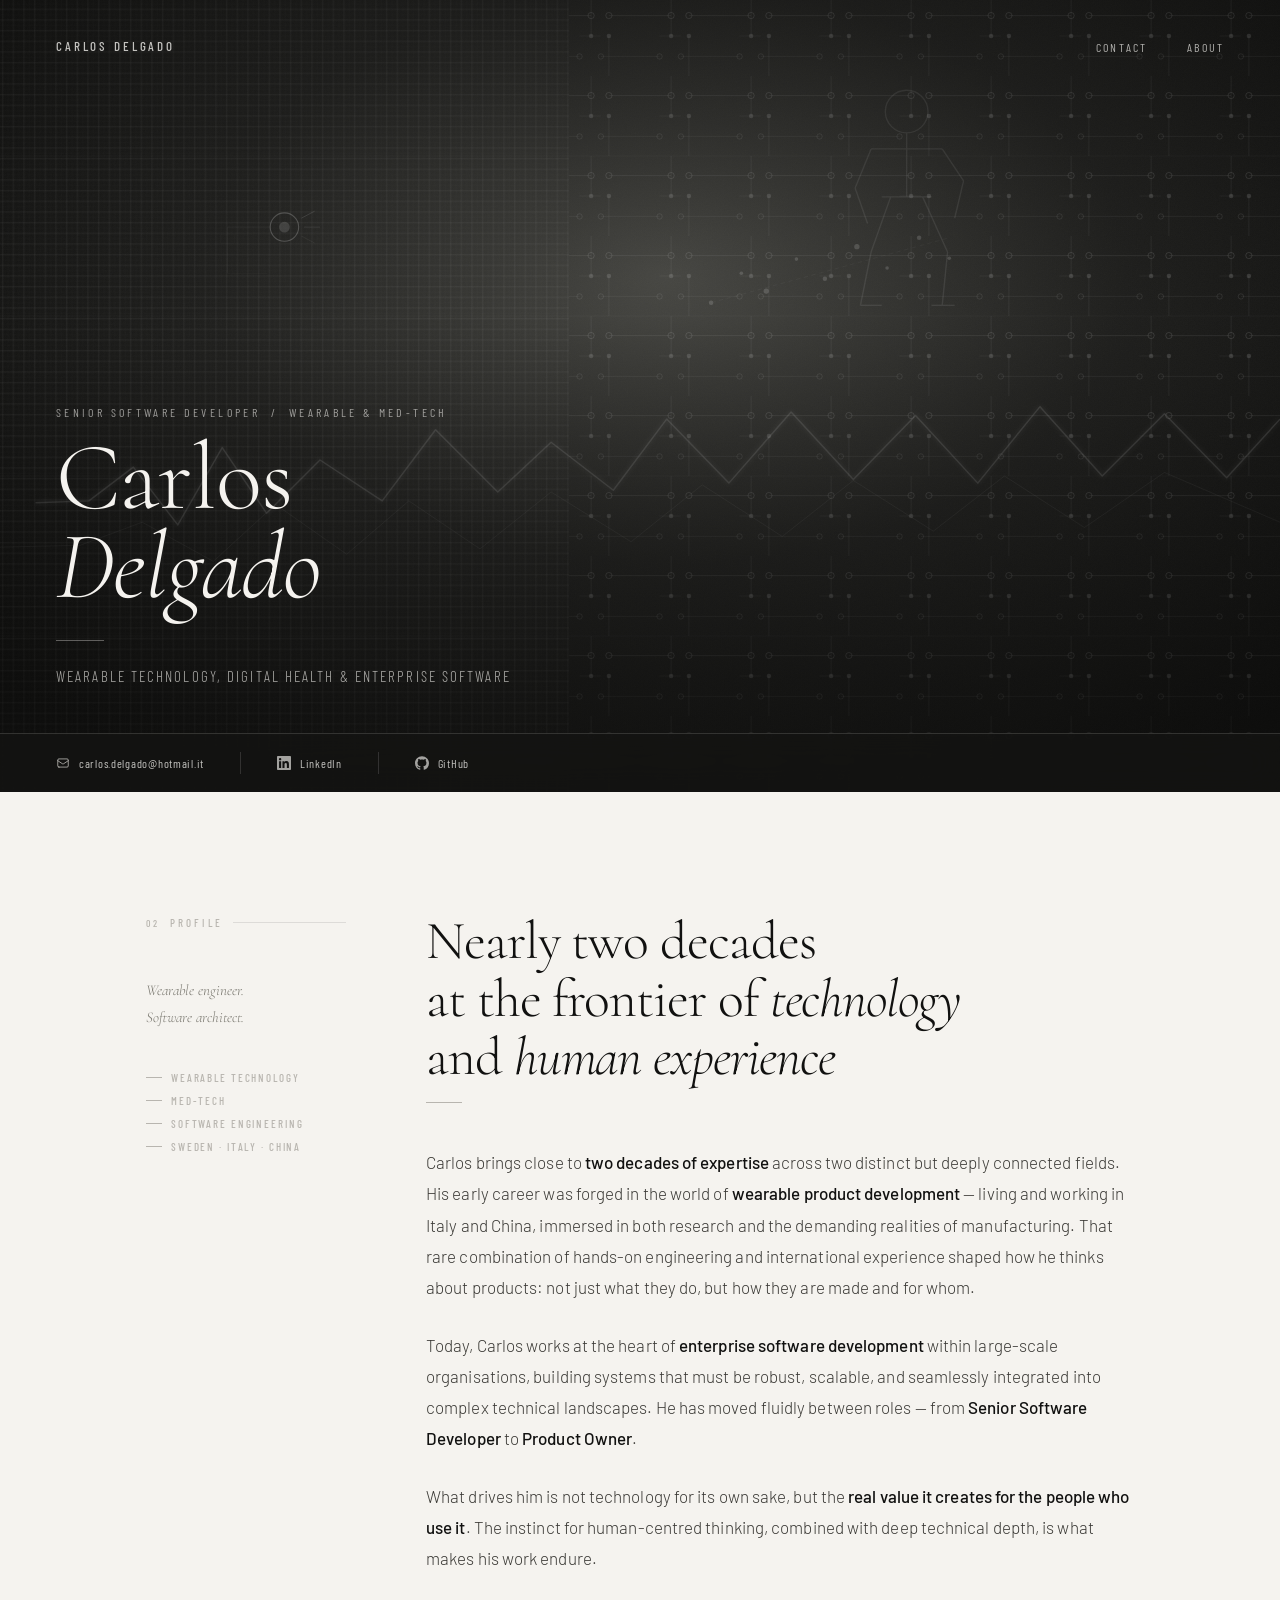
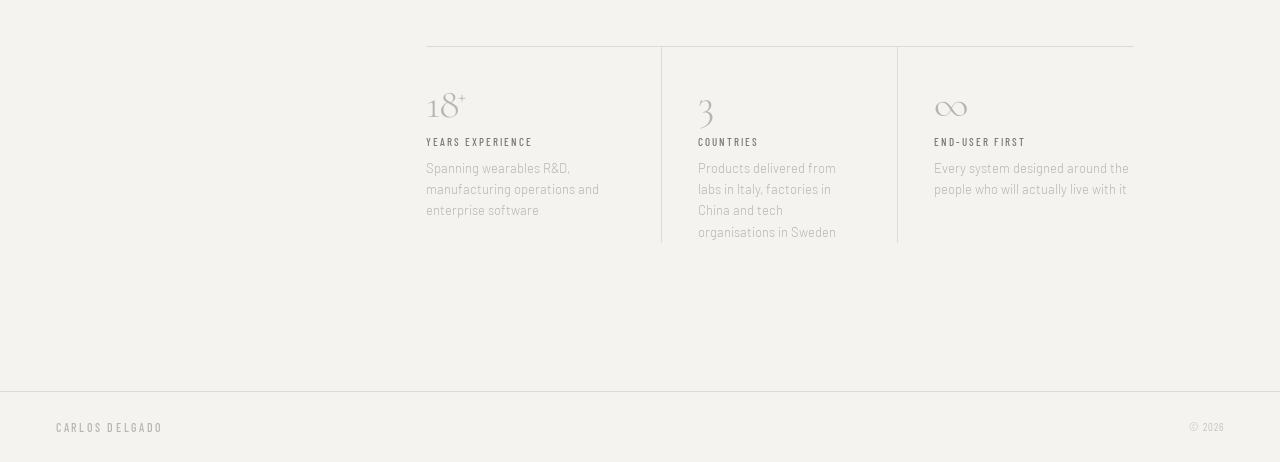
==== commit 849ad2d5: "Remove gait analytics section" ====
--- a/index.html
+++ b/index.html
@@ -177,7 +177,6 @@
     <ul class="hero-nav-links">
       <li><a href="mailto:carlos.delgado@hotmail.it">Contact</a></li>
       <li><a href="#about">About</a></li>
-      <li><a href="#gait-analytics">Gait Analytics</a></li>
     </ul>
   </nav>
 
@@ -288,116 +287,6 @@
   </div>
 </section>
 
-<!-- ══════════════════════════════════════════════
-     SECTION 3 — GAIT ANALYTICS
-══════════════════════════════════════════════ -->
-<section id="gait-analytics">
-  <div class="gait-layout">
-
-    <aside class="gait-meta reveal">
-      <div class="section-index gait-section-index">Platform</div>
-      <p class="gait-sidebar-label">
-        Integrated sensors<br>
-        AI patterns analysis<br>
-        Cloud based.
-      </p>
-      <div class="gait-tags">
-        <span class="gait-tag">Smart Insoles</span>
-        <span class="gait-tag">Pressure Sensing</span>
-        <span class="gait-tag">Mobile + Cloud</span>
-        <span class="gait-tag">Biomechanics</span>
-        <span class="gait-tag">Real-World Analytics</span>
-      </div>
-    </aside>
-
-    <div class="gait-content">
-      <h2 class="gait-headline reveal reveal-delay-1">
-        Gait Analytics
-      </h2>
-
-      <p class="gait-subtitle reveal reveal-delay-1">
-        A complete end-to-end system for real-world gait and foot load analysis. AI powered
-      </p>
-
-      <div class="gait-rule reveal reveal-delay-2"></div>
-
-      <div class="gait-body reveal reveal-delay-2">
-        <p>
-          We design and develop a <strong>complete gait analysis ecosystem</strong> — from hardware to data intelligence. The platform is built to capture meaningful biomechanical data during natural movement, enabling analysis that extends beyond controlled laboratory or clinical settings.
-        </p>
-        <p>
-          Our system includes <strong>smart insoles with embedded pressure sensors</strong>, wireless communication with mobile devices, real-time data collection during everyday movement, cloud-based storage and processing, and advanced analytics for gait, load distribution, and movement patterns.
-        </p>
-        <p>
-          The result is a portable and scalable <strong>“gait lab” for real-world conditions</strong> — a system designed to bring objective movement intelligence into rehabilitation, performance, research, and product development.
-        </p>
-      </div>
-
-      <div class="gait-grid reveal reveal-delay-3">
-        <div class="gait-card">
-          <div class="gait-card-title">System Components</div>
-          <div class="gait-list">
-            <div class="gait-list-item">Smart insoles with embedded pressure sensors</div>
-            <div class="gait-list-item">Wireless communication with mobile devices</div>
-            <div class="gait-list-item">Real-time data collection during natural movement</div>
-            <div class="gait-list-item">Cloud-based storage and processing</div>
-            <div class="gait-list-item">Advanced AI analytics for gait, load distribution, and movement patterns</div>
-          </div>
-        </div>
-
-        <div class="gait-diagram">
-          <div class="diagram-title">End-to-End Flow</div>
-          <div class="diagram-row">
-            <div class="diagram-node">Insole</div>
-            <div class="diagram-arrow">→</div>
-            <div class="diagram-node">Mobile</div>
-            <div class="diagram-arrow">→</div>
-            <div class="diagram-node">Cloud</div>
-            <div class="diagram-arrow">→</div>
-            <div class="diagram-node">Dashboard</div>
-          </div>
-
-          <div class="gait-visuals">
-            <div class="placeholder-visual">
-              <div class="placeholder-label">Smart Insole</div>
-              <div class="insole-shape"></div>
-            </div>
-
-            <div class="placeholder-visual">
-              <div class="placeholder-label">Pressure Heatmap</div>
-              <div class="heatmap-foot"></div>
-            </div>
-          </div>
-        </div>
-      </div>
-
-      <div class="gait-columns reveal reveal-delay-3">
-        <div class="mini-block">
-          <h3>Value Proposition</h3>
-          <div class="target-list">
-            <span>Objective measurement of foot load and movement</span>
-            <span>Improved decision-making in rehabilitation and treatment</span>
-            <span>Better understanding of biomechanics in real-life scenarios</span>
-            <span>Data-driven insights instead of subjective evaluation</span>
-          </div>
-        </div>
-
-        <div class="mini-block">
-          <h3>Target Users</h3>
-          <div class="target-list">
-            <span>Athletes and performance specialists</span>
-            <span>Rehabilitation clinics and physiotherapists</span>
-            <span>Orthopedic professionals</span>
-            <span>Medical specialists and doctors</span>
-            <span>Footwear manufacturers and designers</span>
-            <span>Research and biomechanics experts</span>
-          </div>
-        </div>
-      </div>
-    </div>
-  </div>
-</section>
-
 <footer>
   <span class="footer-name">Carlos Delgado</span>
   <span class="footer-copy">© 2026</span>
--- a/styles.css
+++ b/styles.css
@@ -196,8 +196,7 @@
       padding: 120px 0 148px;
     }
 
-    .about-layout,
-    .gait-layout {
+    .about-layout {
       max-width: 1100px;
       margin: 0 auto;
       padding: 0 56px;
@@ -207,8 +206,7 @@
       align-items: start;
     }
 
-    .about-meta,
-    .gait-meta { padding-top: 4px; }
+    .about-meta { padding-top: 4px; }
 
     .section-index {
       font-family: var(--font-cond);
@@ -232,10 +230,8 @@
     }
 
     .about-section-index::before { content: '02'; font-size: 10px; color: var(--ink-pale); }
-    .gait-section-index::before { content: '03'; font-size: 10px; color: var(--ink-pale); }
-
-    .about-sidebar-label,
-    .gait-sidebar-label {
+
+    .about-sidebar-label {
       font-family: var(--font-serif);
       font-style: italic;
       font-weight: 300;
@@ -245,15 +241,13 @@
       margin-bottom: 40px;
     }
 
-    .about-tags,
-    .gait-tags {
+    .about-tags {
       display: flex;
       flex-direction: column;
       gap: 10px;
     }
 
-    .about-tag,
-    .gait-tag {
+    .about-tag {
       font-family: var(--font-cond);
       font-size: 11px;
       font-weight: 500;
@@ -264,8 +258,7 @@
       align-items: center;
       gap: 9px;
     }
-    .about-tag::before,
-    .gait-tag::before {
+    .about-tag::before {
       content: '';
       display: block;
       width: 16px;
@@ -274,8 +267,7 @@
       flex-shrink: 0;
     }
 
-    .about-headline,
-    .gait-headline {
+    .about-headline {
       font-family: var(--font-serif);
       font-weight: 300;
       font-size: clamp(34px, 4.2vw, 56px);
@@ -284,11 +276,9 @@
       color: var(--ink);
       margin-bottom: 16px;
     }
-    .about-headline em,
-    .gait-headline em { font-style: italic; }
-
-    .about-subtitle,
-    .gait-subtitle {
+    .about-headline em { font-style: italic; }
+
+    .about-subtitle {
       font-family: var(--font-cond);
       font-size: 13px;
       font-weight: 400;
@@ -301,22 +291,19 @@
     }
 
 
-    .about-rule,
-    .gait-rule {
+    .about-rule {
       width: 36px;
       height: 1px;
       background: var(--ink-pale);
       margin-bottom: 44px;
     }
 
-    .about-body,
-    .gait-body {
+    .about-body {
       display: flex;
       flex-direction: column;
       gap: 26px;
     }
-    .about-body p,
-    .gait-body p {
+    .about-body p {
       font-family: var(--font-sans);
       font-size: 17px;
       font-weight: 300;
@@ -324,8 +311,7 @@
       color: var(--ink-mid);
       letter-spacing: 0.005em;
     }
-    .about-body strong,
-    .gait-body strong { font-weight: 500; color: var(--ink); }
+    .about-body strong { font-weight: 500; color: var(--ink); }
 
 
     .about-pillars {
@@ -375,253 +361,6 @@
       line-height: 1.62;
     }
 
-    /* ══════════════════════════════════════════════
-       GAIT ANALYTICS
-    ══════════════════════════════════════════════ */
-    #gait-analytics {
-      background: var(--paper-2);
-      padding: 120px 0 148px;
-      border-top: 1px solid rgba(17,17,16,0.05);
-      border-bottom: 1px solid rgba(17,17,16,0.05);
-    }
-
-    .gait-grid {
-      display: grid;
-      grid-template-columns: 1.1fr 0.9fr;
-      gap: 44px;
-      margin-top: 68px;
-      align-items: start;
-    }
-
-    .gait-card {
-      background: rgba(255,255,255,0.36);
-      border: 1px solid rgba(17,17,16,0.08);
-      padding: 28px 28px 26px;
-    }
-
-    .gait-card-title {
-      font-family: var(--font-cond);
-      font-size: 12px;
-      font-weight: 500;
-      letter-spacing: 0.18em;
-      text-transform: uppercase;
-      color: var(--ink-soft);
-      margin-bottom: 18px;
-    }
-
-    .gait-list {
-      display: grid;
-      gap: 12px;
-    }
-
-    .gait-list-item {
-      display: grid;
-      grid-template-columns: 22px 1fr;
-      gap: 10px;
-      align-items: start;
-      font-size: 16px;
-      line-height: 1.75;
-      color: var(--ink-mid);
-    }
-
-    .gait-list-item::before {
-      content: '—';
-      font-family: var(--font-serif);
-      font-size: 22px;
-      line-height: 1;
-      color: var(--ink-pale);
-      transform: translateY(-1px);
-    }
-
-    .gait-diagram {
-      background: linear-gradient(180deg, rgba(255,255,255,0.45), rgba(255,255,255,0.18));
-      border: 1px solid rgba(17,17,16,0.08);
-      padding: 28px;
-    }
-
-    .diagram-title {
-      font-family: var(--font-cond);
-      font-size: 12px;
-      font-weight: 500;
-      letter-spacing: 0.18em;
-      text-transform: uppercase;
-      color: var(--ink-soft);
-      margin-bottom: 22px;
-    }
-
-    .diagram-flow {
-      display: grid;
-      grid-template-columns: repeat(4, 1fr);
-      gap: 14px;
-      align-items: center;
-      margin-bottom: 26px;
-    }
-
-    .diagram-node {
-      min-height: 92px;
-      border: 1px solid rgba(17,17,16,0.10);
-      background: rgba(245,243,239,0.72);
-      display: flex;
-      align-items: center;
-      justify-content: center;
-      text-align: center;
-      padding: 14px 10px;
-      font-family: var(--font-cond);
-      font-size: 12px;
-      font-weight: 500;
-      letter-spacing: 0.14em;
-      text-transform: uppercase;
-      color: var(--ink);
-    }
-
-    .diagram-arrow {
-      display: flex;
-      align-items: center;
-      justify-content: center;
-      font-family: var(--font-serif);
-      font-size: 26px;
-      color: var(--ink-pale);
-    }
-
-    .diagram-row {
-      display: grid;
-      grid-template-columns: 1fr auto 1fr auto 1fr auto 1fr;
-      gap: 8px;
-      align-items: center;
-    }
-
-    .gait-visuals {
-      display: grid;
-      grid-template-columns: 1fr 1fr;
-      gap: 18px;
-      margin-top: 18px;
-    }
-
-    .placeholder-visual {
-      position: relative;
-      min-height: 220px;
-      border: 1px solid rgba(17,17,16,0.10);
-      background:
-        linear-gradient(180deg, rgba(255,255,255,0.34), rgba(255,255,255,0.08)),
-        var(--paper-3);
-      overflow: hidden;
-      padding: 18px;
-    }
-
-    .placeholder-label {
-      position: absolute;
-      top: 16px;
-      left: 18px;
-      font-family: var(--font-cond);
-      font-size: 11px;
-      font-weight: 500;
-      letter-spacing: 0.16em;
-      text-transform: uppercase;
-      color: var(--ink-soft);
-    }
-
-    .insole-shape {
-      position: absolute;
-      left: 50%;
-      top: 56%;
-      width: 88px;
-      height: 170px;
-      transform: translate(-50%, -50%);
-      background: linear-gradient(180deg, rgba(17,17,16,0.16), rgba(17,17,16,0.08));
-      border-radius: 46px 46px 34px 34px / 60px 60px 38px 38px;
-      border: 1px solid rgba(17,17,16,0.12);
-    }
-
-    .insole-shape::before,
-    .insole-shape::after {
-      content: '';
-      position: absolute;
-      border-radius: 50%;
-      background: rgba(17,17,16,0.18);
-    }
-
-    .insole-shape::before {
-      width: 18px;
-      height: 18px;
-      left: 50%;
-      top: 24px;
-      transform: translateX(-50%);
-      box-shadow:
-        0 28px 0 rgba(17,17,16,0.12),
-        -14px 58px 0 rgba(17,17,16,0.12),
-        14px 58px 0 rgba(17,17,16,0.12),
-        0 92px 0 rgba(17,17,16,0.12),
-        0 124px 0 rgba(17,17,16,0.12);
-    }
-
-    .heatmap-foot {
-      position: absolute;
-      left: 50%;
-      top: 56%;
-      width: 94px;
-      height: 176px;
-      transform: translate(-50%, -50%);
-      border-radius: 48px 48px 36px 36px / 62px 62px 42px 42px;
-      background:
-        radial-gradient(circle at 50% 18%, rgba(255,0,0,0.30), transparent 18%),
-        radial-gradient(circle at 48% 42%, rgba(255,120,0,0.40), transparent 22%),
-        radial-gradient(circle at 35% 62%, rgba(255,180,0,0.34), transparent 16%),
-        radial-gradient(circle at 65% 62%, rgba(255,180,0,0.30), transparent 16%),
-        radial-gradient(circle at 50% 82%, rgba(255,0,0,0.34), transparent 18%),
-        linear-gradient(180deg, rgba(17,17,16,0.08), rgba(17,17,16,0.03));
-      border: 1px solid rgba(17,17,16,0.12);
-      filter: grayscale(35%);
-    }
-
-    .gait-columns {
-      display: grid;
-      grid-template-columns: 1fr 1fr;
-      gap: 28px;
-      margin-top: 54px;
-    }
-
-    .mini-block {
-      padding-top: 22px;
-      border-top: 1px solid var(--rule);
-    }
-
-    .mini-block h3 {
-      font-family: var(--font-cond);
-      font-size: 12px;
-      font-weight: 500;
-      letter-spacing: 0.18em;
-      text-transform: uppercase;
-      color: var(--ink-soft);
-      margin-bottom: 16px;
-    }
-
-    .mini-block p {
-      font-size: 16px;
-      line-height: 1.8;
-      color: var(--ink-mid);
-    }
-
-    .target-list {
-      display: grid;
-      gap: 10px;
-    }
-
-    .target-list span {
-      font-size: 15px;
-      color: var(--ink-mid);
-      line-height: 1.7;
-      display: flex;
-      align-items: start;
-      gap: 10px;
-    }
-
-    .target-list span::before {
-      content: '•';
-      color: var(--ink-pale);
-      line-height: 1;
-      transform: translateY(2px);
-    }
-
     /* ── FOOTER ── */
     footer {
       padding: 28px 56px;
@@ -670,22 +409,6 @@
     .reveal-delay-3 { transition-delay: 0.45s; }
 
     /* ── RESPONSIVE ── */
-    @media (max-width: 980px) {
-      .gait-grid,
-      .gait-columns {
-        grid-template-columns: 1fr;
-      }
-
-      .diagram-row {
-        grid-template-columns: 1fr;
-        gap: 12px;
-      }
-
-      .diagram-arrow {
-        transform: rotate(90deg);
-      }
-    }
-
     @media (max-width: 860px) {
       .hero {
         height: auto;
@@ -699,23 +422,20 @@
       .hero-contact { padding: 14px 28px; gap: 8px 0; }
       .contact-item { border-right: none; padding-right: 0; margin-right: 20px; }
 
-      .about-layout,
-      .gait-layout {
+      .about-layout {
         grid-template-columns: 1fr;
         gap: 40px;
         padding: 0 28px;
       }
 
-      .about-meta,
-      .gait-meta {
+      .about-meta {
         display: grid;
         grid-template-columns: 1fr 1fr;
         gap: 24px;
       }
 
       .section-index { grid-column: 1 / -1; margin-bottom: 0; }
-      .about-sidebar-label,
-      .gait-sidebar-label { margin-bottom: 0; }
+      .about-sidebar-label { margin-bottom: 0; }
 
       .about-pillars { grid-template-columns: 1fr; }
       .pillar, .pillar:nth-child(2), .pillar:last-child {
@@ -725,25 +445,18 @@
       }
       .pillar:last-child { border-bottom: none; }
 
-      .gait-visuals {
-        grid-template-columns: 1fr;
-      }
 
       footer { padding: 22px 28px; flex-direction: column; gap: 8px; text-align: center; }
     }
 
     @media (max-width: 520px) {
       .hero-name { font-size: 42px; }
-      #about,
-      #gait-analytics { padding: 72px 0 96px; }
-
-      .about-headline,
-      .gait-headline { font-size: 30px; }
-
-      .about-body p,
-      .gait-body p { font-size: 16px; }
-
-      .about-meta,
-      .gait-meta { grid-template-columns: 1fr; }
+      #about { padding: 72px 0 96px; }
+
+      .about-headline { font-size: 30px; }
+
+      .about-body p { font-size: 16px; }
+
+      .about-meta { grid-template-columns: 1fr; }
     }
   
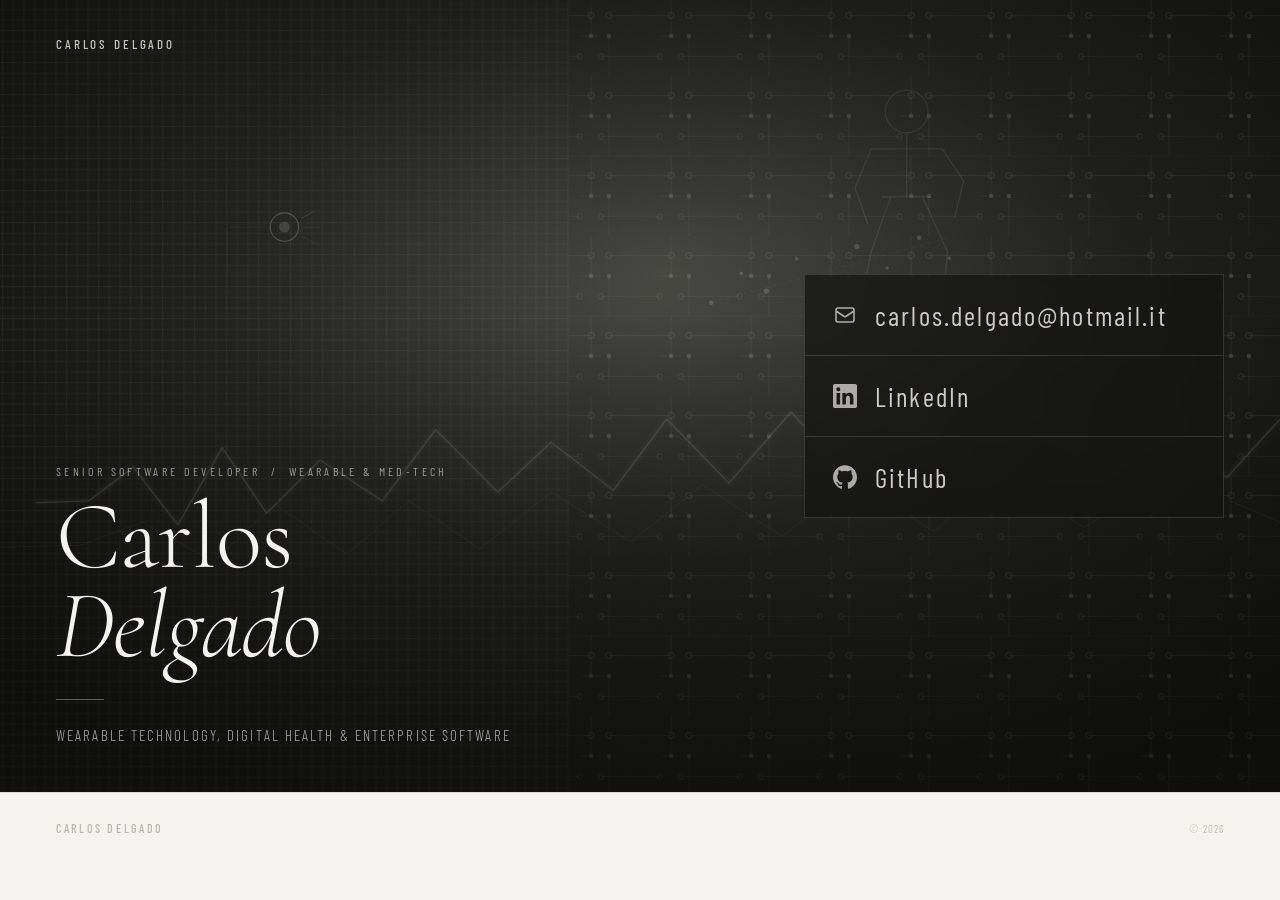
==== commit 5d741cae: "Remove about section and emphasize contact links" ====
--- a/index.html
+++ b/index.html
@@ -174,10 +174,6 @@
 
   <nav class="hero-nav">
     <span class="hero-nav-name">Carlos Delgado</span>
-    <ul class="hero-nav-links">
-      <li><a href="mailto:carlos.delgado@hotmail.it">Contact</a></li>
-      <li><a href="#about">About</a></li>
-    </ul>
   </nav>
 
 
@@ -222,71 +218,6 @@
 
 </section>
 
-<!-- ══════════════════════════════════════════════
-     SECTION 2 — ABOUT
-══════════════════════════════════════════════ -->
-<section id="about">
-  <div class="about-layout">
-
-
-    <aside class="about-meta reveal">
-      <div class="section-index about-section-index">Profile</div>
-      <p class="about-sidebar-label">
-        Wearable engineer.<br>
-        Software architect.<br>
-      </p>
-      <div class="about-tags">
-        <span class="about-tag">Wearable Technology</span>
-        <span class="about-tag">Med-Tech</span>
-        <span class="about-tag">Software Engineering</span>
-        <span class="about-tag">Sweden · Italy · China</span>
-      </div>
-    </aside>
-
-
-    <div class="about-content">
-      <h2 class="about-headline reveal reveal-delay-1">
-        Nearly two decades<br>
-        at the frontier of <em>technology</em><br>
-        and <em>human experience</em>
-      </h2>
-
-      <div class="about-rule reveal reveal-delay-2"></div>
-
-      <div class="about-body reveal reveal-delay-2">
-        <p>
-          Carlos brings close to <strong>two decades of expertise</strong> across two distinct but deeply connected fields. His early career was forged in the world of <strong>wearable product development</strong> — living and working in Italy and China, immersed in both research and the demanding realities of manufacturing. That rare combination of hands-on engineering and international experience shaped how he thinks about products: not just what they do, but how they are made and for whom.
-        </p>
-        <p>
-          Today, Carlos works at the heart of <strong>enterprise software development</strong> within large-scale organisations, building systems that must be robust, scalable, and seamlessly integrated into complex technical landscapes. He has moved fluidly between roles — from <strong>Senior Software Developer</strong> to <strong>Product Owner</strong>.
-        </p>
-        <p>
-          What drives him is not technology for its own sake, but the <strong>real value it creates for the people who use it</strong>. The instinct for human-centred thinking, combined with deep technical depth, is what makes his work endure.
-        </p>
-      </div>
-
-
-      <div class="about-pillars reveal reveal-delay-3">
-        <div class="pillar">
-          <div class="pillar-number">18<sup>+</sup></div>
-          <div class="pillar-label">Years Experience</div>
-          <div class="pillar-desc">Spanning wearables R&amp;D, manufacturing operations and enterprise software</div>
-        </div>
-        <div class="pillar">
-          <div class="pillar-number">3</div>
-          <div class="pillar-label">Countries</div>
-          <div class="pillar-desc">Products delivered from labs in Italy, factories in China and tech organisations in Sweden</div>
-        </div>
-        <div class="pillar">
-          <div class="pillar-number">∞</div>
-          <div class="pillar-label">End-user First</div>
-          <div class="pillar-desc">Every system designed around the people who will actually live with it</div>
-        </div>
-      </div>
-    </div>
-  </div>
-</section>
-
 <footer>
   <span class="footer-name">Carlos Delgado</span>
   <span class="footer-copy">© 2026</span>
--- a/styles.css
+++ b/styles.css
@@ -79,21 +79,7 @@
       color: rgba(245,243,239,0.78);
     }
 
-    .hero-nav-links {
-      display: flex;
-      gap: 40px;
-      list-style: none;
-    }
-    .hero-nav-links a {
-      font-family: var(--font-cond);
-      font-size: 12px;
-      font-weight: 400;
-      letter-spacing: 0.18em;
-      text-transform: uppercase;
-      color: rgba(245,243,239,0.68);
-      transition: color 0.3s;
-    }
-    .hero-nav-links a:hover { color: rgba(245,243,239,1); }
+
 
     /* ── HERO BODY ── */
     .hero-body {
@@ -148,218 +134,50 @@
       animation: fadeUp 1s 0.6s ease both;
     }
 
-    /* ── CONTACT STRIP ── */
+    /* ── CONTACT STACK ── */
     .hero-contact {
-      position: relative;
+      position: absolute;
       z-index: 10;
-      background: rgba(20,20,18,0.78);
+      top: 50%;
+      right: 56px;
+      width: min(420px, calc(100vw - 112px));
+      transform: translateY(-50%);
+      background: rgba(20,20,18,0.72);
       backdrop-filter: blur(14px);
       -webkit-backdrop-filter: blur(14px);
-      border-top: 1px solid rgba(245,243,239,0.14);
-      padding: 18px 56px;
+      border: 1px solid rgba(245,243,239,0.14);
+      display: flex;
+      flex-direction: column;
+      animation: fadeIn 1.4s 0.9s ease both;
+    }
+
+    .contact-item {
       display: flex;
       align-items: center;
-      flex-wrap: wrap;
-      gap: 0;
-      animation: fadeIn 1.4s 0.9s ease both;
-    }
-
-    .contact-item {
-      display: flex;
-      align-items: center;
-      gap: 9px;
-      padding: 4px 36px 4px 0;
-      margin-right: 36px;
-      border-right: 1px solid rgba(245,243,239,0.14);
-      font-family: var(--font-cond);
-      font-size: 12px;
+      gap: 18px;
+      padding: 24px 28px;
+      border-bottom: 1px solid rgba(245,243,239,0.14);
+      font-family: var(--font-cond);
+      font-size: clamp(20px, 2.1vw, 30px);
       font-weight: 400;
-      letter-spacing: 0.06em;
-      color: rgba(245,243,239,0.78);
-      transition: color 0.25s, opacity 0.25s;
+      letter-spacing: 0.08em;
+      color: rgba(245,243,239,0.82);
+      transition: background 0.25s, color 0.25s, opacity 0.25s;
       white-space: nowrap;
     }
-    .contact-item:last-child {
-      border-right: none;
-      padding-right: 0;
-      margin-right: 0;
-    }
-    .contact-item:hover { color: rgba(245,243,239,1); }
-    .contact-item svg { flex-shrink: 0; opacity: 0.82; transition: opacity 0.25s; }
+    .contact-item:last-child { border-bottom: none; }
+    .contact-item:hover {
+      background: rgba(245,243,239,0.08);
+      color: rgba(245,243,239,1);
+    }
+    .contact-item svg {
+      width: 24px;
+      height: 24px;
+      flex-shrink: 0;
+      opacity: 0.82;
+      transition: opacity 0.25s;
+    }
     .contact-item:hover svg { opacity: 1; }
-
-    /* ══════════════════════════════════════════════
-       ABOUT
-    ══════════════════════════════════════════════ */
-    #about {
-      background: var(--paper);
-      padding: 120px 0 148px;
-    }
-
-    .about-layout {
-      max-width: 1100px;
-      margin: 0 auto;
-      padding: 0 56px;
-      display: grid;
-      grid-template-columns: 200px 1fr;
-      gap: 80px;
-      align-items: start;
-    }
-
-    .about-meta { padding-top: 4px; }
-
-    .section-index {
-      font-family: var(--font-cond);
-      font-size: 11px;
-      font-weight: 500;
-      letter-spacing: 0.28em;
-      text-transform: uppercase;
-      color: var(--ink-pale);
-      display: flex;
-      align-items: center;
-      gap: 10px;
-      margin-bottom: 48px;
-    }
-
-    .section-index::after {
-      content: '';
-      display: block;
-      flex: 1;
-      height: 1px;
-      background: var(--rule);
-    }
-
-    .about-section-index::before { content: '02'; font-size: 10px; color: var(--ink-pale); }
-
-    .about-sidebar-label {
-      font-family: var(--font-serif);
-      font-style: italic;
-      font-weight: 300;
-      font-size: 15px;
-      color: var(--ink-soft);
-      line-height: 1.8;
-      margin-bottom: 40px;
-    }
-
-    .about-tags {
-      display: flex;
-      flex-direction: column;
-      gap: 10px;
-    }
-
-    .about-tag {
-      font-family: var(--font-cond);
-      font-size: 11px;
-      font-weight: 500;
-      letter-spacing: 0.17em;
-      text-transform: uppercase;
-      color: var(--ink-pale);
-      display: flex;
-      align-items: center;
-      gap: 9px;
-    }
-    .about-tag::before {
-      content: '';
-      display: block;
-      width: 16px;
-      height: 1px;
-      background: var(--ink-pale);
-      flex-shrink: 0;
-    }
-
-    .about-headline {
-      font-family: var(--font-serif);
-      font-weight: 300;
-      font-size: clamp(34px, 4.2vw, 56px);
-      line-height: 1.08;
-      letter-spacing: -0.02em;
-      color: var(--ink);
-      margin-bottom: 16px;
-    }
-    .about-headline em { font-style: italic; }
-
-    .about-subtitle {
-      font-family: var(--font-cond);
-      font-size: 13px;
-      font-weight: 400;
-      letter-spacing: 0.16em;
-      text-transform: uppercase;
-      color: var(--ink-soft);
-      line-height: 1.8;
-      margin-bottom: 38px;
-      max-width: 760px;
-    }
-
-
-    .about-rule {
-      width: 36px;
-      height: 1px;
-      background: var(--ink-pale);
-      margin-bottom: 44px;
-    }
-
-    .about-body {
-      display: flex;
-      flex-direction: column;
-      gap: 26px;
-    }
-    .about-body p {
-      font-family: var(--font-sans);
-      font-size: 17px;
-      font-weight: 300;
-      line-height: 1.84;
-      color: var(--ink-mid);
-      letter-spacing: 0.005em;
-    }
-    .about-body strong { font-weight: 500; color: var(--ink); }
-
-
-    .about-pillars {
-      margin-top: 72px;
-      display: grid;
-      grid-template-columns: repeat(3, 1fr);
-      border-top: 1px solid var(--rule);
-    }
-
-    .pillar {
-      padding: 36px 36px 0 0;
-      border-right: 1px solid var(--rule);
-    }
-    .pillar:nth-child(2) { padding-left: 36px; }
-    .pillar:last-child {
-      border-right: none;
-      padding-left: 36px;
-      padding-right: 0;
-    }
-
-    .pillar-number {
-      font-family: var(--font-serif);
-      font-size: 42px;
-      font-weight: 300;
-      color: var(--ink-pale);
-      line-height: 1;
-      margin-bottom: 10px;
-      letter-spacing: -0.03em;
-    }
-    .pillar-number sup { font-size: 20px; vertical-align: super; }
-
-    .pillar-label {
-      font-family: var(--font-cond);
-      font-size: 11px;
-      font-weight: 500;
-      letter-spacing: 0.18em;
-      text-transform: uppercase;
-      color: var(--ink-soft);
-      margin-bottom: 10px;
-    }
-
-    .pillar-desc {
-      font-family: var(--font-sans);
-      font-size: 13px;
-      font-weight: 300;
-      color: var(--ink-pale);
-      line-height: 1.62;
-    }
 
     /* ── FOOTER ── */
     footer {
@@ -417,46 +235,30 @@
       }
 
       .hero-nav { padding: 26px 28px 0; }
-      .hero-nav-links { display: none; }
       .hero-body { padding: 0 28px 36px; min-height: 420px; }
-      .hero-contact { padding: 14px 28px; gap: 8px 0; }
-      .contact-item { border-right: none; padding-right: 0; margin-right: 20px; }
-
-      .about-layout {
-        grid-template-columns: 1fr;
-        gap: 40px;
-        padding: 0 28px;
-      }
-
-      .about-meta {
-        display: grid;
-        grid-template-columns: 1fr 1fr;
-        gap: 24px;
-      }
-
-      .section-index { grid-column: 1 / -1; margin-bottom: 0; }
-      .about-sidebar-label { margin-bottom: 0; }
-
-      .about-pillars { grid-template-columns: 1fr; }
-      .pillar, .pillar:nth-child(2), .pillar:last-child {
-        border-right: none;
-        border-bottom: 1px solid var(--rule);
-        padding: 28px 0;
-      }
-      .pillar:last-child { border-bottom: none; }
-
+      .hero-contact {
+        position: relative;
+        top: auto;
+        right: auto;
+        width: auto;
+        transform: none;
+        margin: 0 28px 28px auto;
+      }
+      .contact-item { padding: 20px 24px; }
 
       footer { padding: 22px 28px; flex-direction: column; gap: 8px; text-align: center; }
     }
 
     @media (max-width: 520px) {
       .hero-name { font-size: 42px; }
-      #about { padding: 72px 0 96px; }
-
-      .about-headline { font-size: 30px; }
-
-      .about-body p { font-size: 16px; }
-
-      .about-meta { grid-template-columns: 1fr; }
+      .hero-contact {
+        width: calc(100% - 56px);
+        margin: 0 28px 28px;
+      }
+      .contact-item {
+        gap: 14px;
+        overflow-wrap: anywhere;
+        white-space: normal;
+      }
     }
   
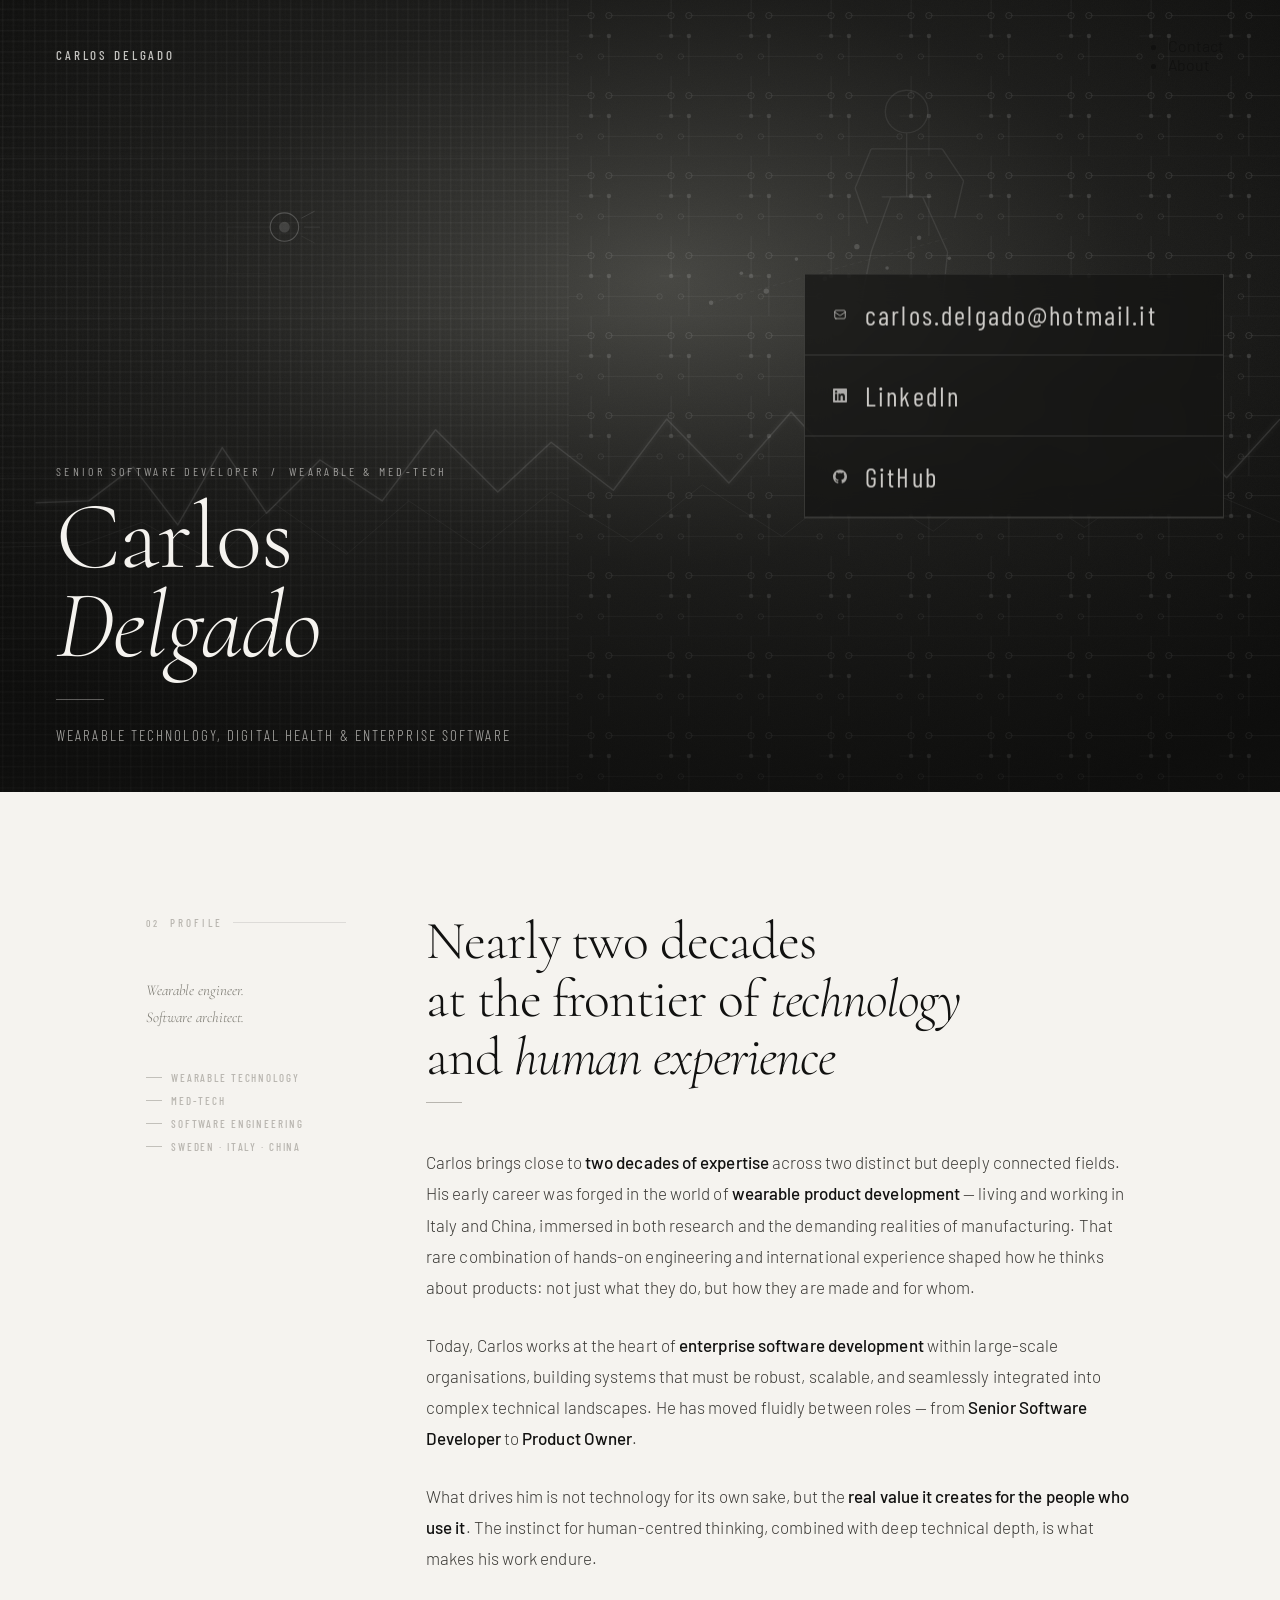
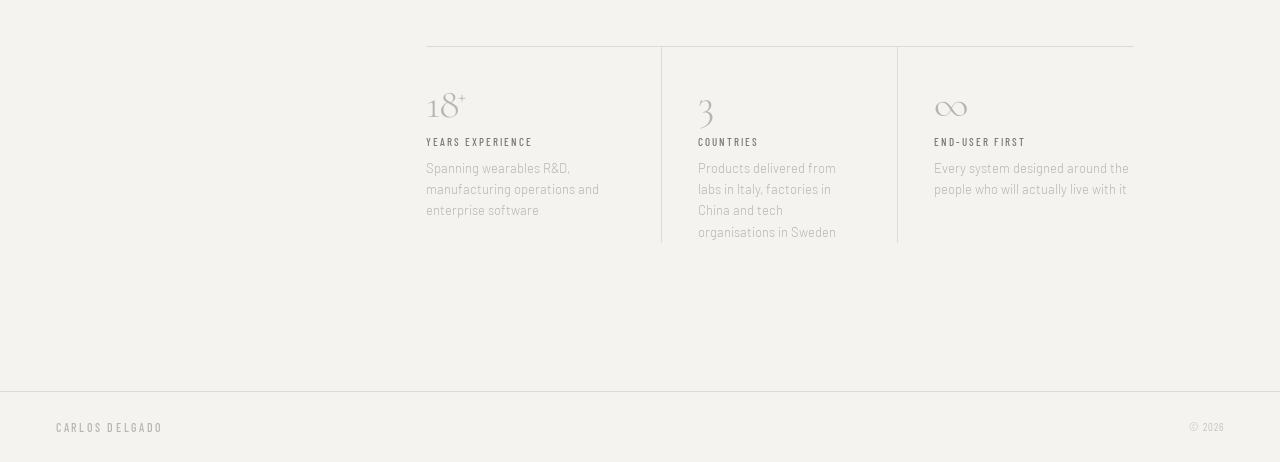
==== commit 7608f183: "Merge branch 'main' into codex/remove-gait-analytics-section-wwes6y" ====
--- a/index.html
+++ b/index.html
@@ -174,6 +174,10 @@
 
   <nav class="hero-nav">
     <span class="hero-nav-name">Carlos Delgado</span>
+    <ul class="hero-nav-links">
+      <li><a href="mailto:carlos.delgado@hotmail.it">Contact</a></li>
+      <li><a href="#about">About</a></li>
+    </ul>
   </nav>
 
 
@@ -218,6 +222,71 @@
 
 </section>
 
+<!-- ══════════════════════════════════════════════
+     SECTION 2 — ABOUT
+══════════════════════════════════════════════ -->
+<section id="about">
+  <div class="about-layout">
+
+
+    <aside class="about-meta reveal">
+      <div class="section-index about-section-index">Profile</div>
+      <p class="about-sidebar-label">
+        Wearable engineer.<br>
+        Software architect.<br>
+      </p>
+      <div class="about-tags">
+        <span class="about-tag">Wearable Technology</span>
+        <span class="about-tag">Med-Tech</span>
+        <span class="about-tag">Software Engineering</span>
+        <span class="about-tag">Sweden · Italy · China</span>
+      </div>
+    </aside>
+
+
+    <div class="about-content">
+      <h2 class="about-headline reveal reveal-delay-1">
+        Nearly two decades<br>
+        at the frontier of <em>technology</em><br>
+        and <em>human experience</em>
+      </h2>
+
+      <div class="about-rule reveal reveal-delay-2"></div>
+
+      <div class="about-body reveal reveal-delay-2">
+        <p>
+          Carlos brings close to <strong>two decades of expertise</strong> across two distinct but deeply connected fields. His early career was forged in the world of <strong>wearable product development</strong> — living and working in Italy and China, immersed in both research and the demanding realities of manufacturing. That rare combination of hands-on engineering and international experience shaped how he thinks about products: not just what they do, but how they are made and for whom.
+        </p>
+        <p>
+          Today, Carlos works at the heart of <strong>enterprise software development</strong> within large-scale organisations, building systems that must be robust, scalable, and seamlessly integrated into complex technical landscapes. He has moved fluidly between roles — from <strong>Senior Software Developer</strong> to <strong>Product Owner</strong>.
+        </p>
+        <p>
+          What drives him is not technology for its own sake, but the <strong>real value it creates for the people who use it</strong>. The instinct for human-centred thinking, combined with deep technical depth, is what makes his work endure.
+        </p>
+      </div>
+
+
+      <div class="about-pillars reveal reveal-delay-3">
+        <div class="pillar">
+          <div class="pillar-number">18<sup>+</sup></div>
+          <div class="pillar-label">Years Experience</div>
+          <div class="pillar-desc">Spanning wearables R&amp;D, manufacturing operations and enterprise software</div>
+        </div>
+        <div class="pillar">
+          <div class="pillar-number">3</div>
+          <div class="pillar-label">Countries</div>
+          <div class="pillar-desc">Products delivered from labs in Italy, factories in China and tech organisations in Sweden</div>
+        </div>
+        <div class="pillar">
+          <div class="pillar-number">∞</div>
+          <div class="pillar-label">End-user First</div>
+          <div class="pillar-desc">Every system designed around the people who will actually live with it</div>
+        </div>
+      </div>
+    </div>
+  </div>
+</section>
+
 <footer>
   <span class="footer-name">Carlos Delgado</span>
   <span class="footer-copy">© 2026</span>
--- a/styles.css
+++ b/styles.css
@@ -165,19 +165,189 @@
       transition: background 0.25s, color 0.25s, opacity 0.25s;
       white-space: nowrap;
     }
-    .contact-item:last-child { border-bottom: none; }
-    .contact-item:hover {
-      background: rgba(245,243,239,0.08);
-      color: rgba(245,243,239,1);
-    }
-    .contact-item svg {
-      width: 24px;
-      height: 24px;
+    .contact-item:last-child {
+      border-right: none;
+      padding-right: 0;
+      margin-right: 0;
+    }
+    .contact-item:hover { color: rgba(245,243,239,1); }
+    .contact-item svg { flex-shrink: 0; opacity: 0.82; transition: opacity 0.25s; }
+    .contact-item:hover svg { opacity: 1; }
+
+    /* ══════════════════════════════════════════════
+       ABOUT
+    ══════════════════════════════════════════════ */
+    #about {
+      background: var(--paper);
+      padding: 120px 0 148px;
+    }
+
+    .about-layout {
+      max-width: 1100px;
+      margin: 0 auto;
+      padding: 0 56px;
+      display: grid;
+      grid-template-columns: 200px 1fr;
+      gap: 80px;
+      align-items: start;
+    }
+
+    .about-meta { padding-top: 4px; }
+
+    .section-index {
+      font-family: var(--font-cond);
+      font-size: 11px;
+      font-weight: 500;
+      letter-spacing: 0.28em;
+      text-transform: uppercase;
+      color: var(--ink-pale);
+      display: flex;
+      align-items: center;
+      gap: 10px;
+      margin-bottom: 48px;
+    }
+
+    .section-index::after {
+      content: '';
+      display: block;
+      flex: 1;
+      height: 1px;
+      background: var(--rule);
+    }
+
+    .about-section-index::before { content: '02'; font-size: 10px; color: var(--ink-pale); }
+
+    .about-sidebar-label {
+      font-family: var(--font-serif);
+      font-style: italic;
+      font-weight: 300;
+      font-size: 15px;
+      color: var(--ink-soft);
+      line-height: 1.8;
+      margin-bottom: 40px;
+    }
+
+    .about-tags {
+      display: flex;
+      flex-direction: column;
+      gap: 10px;
+    }
+
+    .about-tag {
+      font-family: var(--font-cond);
+      font-size: 11px;
+      font-weight: 500;
+      letter-spacing: 0.17em;
+      text-transform: uppercase;
+      color: var(--ink-pale);
+      display: flex;
+      align-items: center;
+      gap: 9px;
+    }
+    .about-tag::before {
+      content: '';
+      display: block;
+      width: 16px;
+      height: 1px;
+      background: var(--ink-pale);
       flex-shrink: 0;
       opacity: 0.82;
       transition: opacity 0.25s;
     }
-    .contact-item:hover svg { opacity: 1; }
+
+    .about-headline {
+      font-family: var(--font-serif);
+      font-weight: 300;
+      font-size: clamp(34px, 4.2vw, 56px);
+      line-height: 1.08;
+      letter-spacing: -0.02em;
+      color: var(--ink);
+      margin-bottom: 16px;
+    }
+    .about-headline em { font-style: italic; }
+
+    .about-subtitle {
+      font-family: var(--font-cond);
+      font-size: 13px;
+      font-weight: 400;
+      letter-spacing: 0.16em;
+      text-transform: uppercase;
+      color: var(--ink-soft);
+      line-height: 1.8;
+      margin-bottom: 38px;
+      max-width: 760px;
+    }
+
+
+    .about-rule {
+      width: 36px;
+      height: 1px;
+      background: var(--ink-pale);
+      margin-bottom: 44px;
+    }
+
+    .about-body {
+      display: flex;
+      flex-direction: column;
+      gap: 26px;
+    }
+    .about-body p {
+      font-family: var(--font-sans);
+      font-size: 17px;
+      font-weight: 300;
+      line-height: 1.84;
+      color: var(--ink-mid);
+      letter-spacing: 0.005em;
+    }
+    .about-body strong { font-weight: 500; color: var(--ink); }
+
+
+    .about-pillars {
+      margin-top: 72px;
+      display: grid;
+      grid-template-columns: repeat(3, 1fr);
+      border-top: 1px solid var(--rule);
+    }
+
+    .pillar {
+      padding: 36px 36px 0 0;
+      border-right: 1px solid var(--rule);
+    }
+    .pillar:nth-child(2) { padding-left: 36px; }
+    .pillar:last-child {
+      border-right: none;
+      padding-left: 36px;
+      padding-right: 0;
+    }
+
+    .pillar-number {
+      font-family: var(--font-serif);
+      font-size: 42px;
+      font-weight: 300;
+      color: var(--ink-pale);
+      line-height: 1;
+      margin-bottom: 10px;
+      letter-spacing: -0.03em;
+    }
+    .pillar-number sup { font-size: 20px; vertical-align: super; }
+
+    .pillar-label {
+      font-family: var(--font-cond);
+      font-size: 11px;
+      font-weight: 500;
+      letter-spacing: 0.18em;
+      text-transform: uppercase;
+      color: var(--ink-soft);
+      margin-bottom: 10px;
+    }
+
+    .pillar-desc {
+      font-family: var(--font-sans);
+      font-size: 13px;
+      font-weight: 300;
+      color: var(--ink-pale);
+      line-height: 1.62;
+    }
 
     /* ── FOOTER ── */
     footer {
@@ -236,29 +406,44 @@
 
       .hero-nav { padding: 26px 28px 0; }
       .hero-body { padding: 0 28px 36px; min-height: 420px; }
-      .hero-contact {
-        position: relative;
-        top: auto;
-        right: auto;
-        width: auto;
-        transform: none;
-        margin: 0 28px 28px auto;
+      .hero-contact { padding: 14px 28px; gap: 8px 0; }
+      .contact-item { border-right: none; padding-right: 0; margin-right: 20px; }
+
+      .about-layout {
+        grid-template-columns: 1fr;
+        gap: 40px;
+        padding: 0 28px;
       }
-      .contact-item { padding: 20px 24px; }
+
+      .about-meta {
+        display: grid;
+        grid-template-columns: 1fr 1fr;
+        gap: 24px;
+      }
+
+      .section-index { grid-column: 1 / -1; margin-bottom: 0; }
+      .about-sidebar-label { margin-bottom: 0; }
+
+      .about-pillars { grid-template-columns: 1fr; }
+      .pillar, .pillar:nth-child(2), .pillar:last-child {
+        border-right: none;
+        border-bottom: 1px solid var(--rule);
+        padding: 28px 0;
+      }
+      .pillar:last-child { border-bottom: none; }
+
 
       footer { padding: 22px 28px; flex-direction: column; gap: 8px; text-align: center; }
     }
 
     @media (max-width: 520px) {
       .hero-name { font-size: 42px; }
-      .hero-contact {
-        width: calc(100% - 56px);
-        margin: 0 28px 28px;
-      }
-      .contact-item {
-        gap: 14px;
-        overflow-wrap: anywhere;
-        white-space: normal;
-      }
+      #about { padding: 72px 0 96px; }
+
+      .about-headline { font-size: 30px; }
+
+      .about-body p { font-size: 16px; }
+
+      .about-meta { grid-template-columns: 1fr; }
     }
   
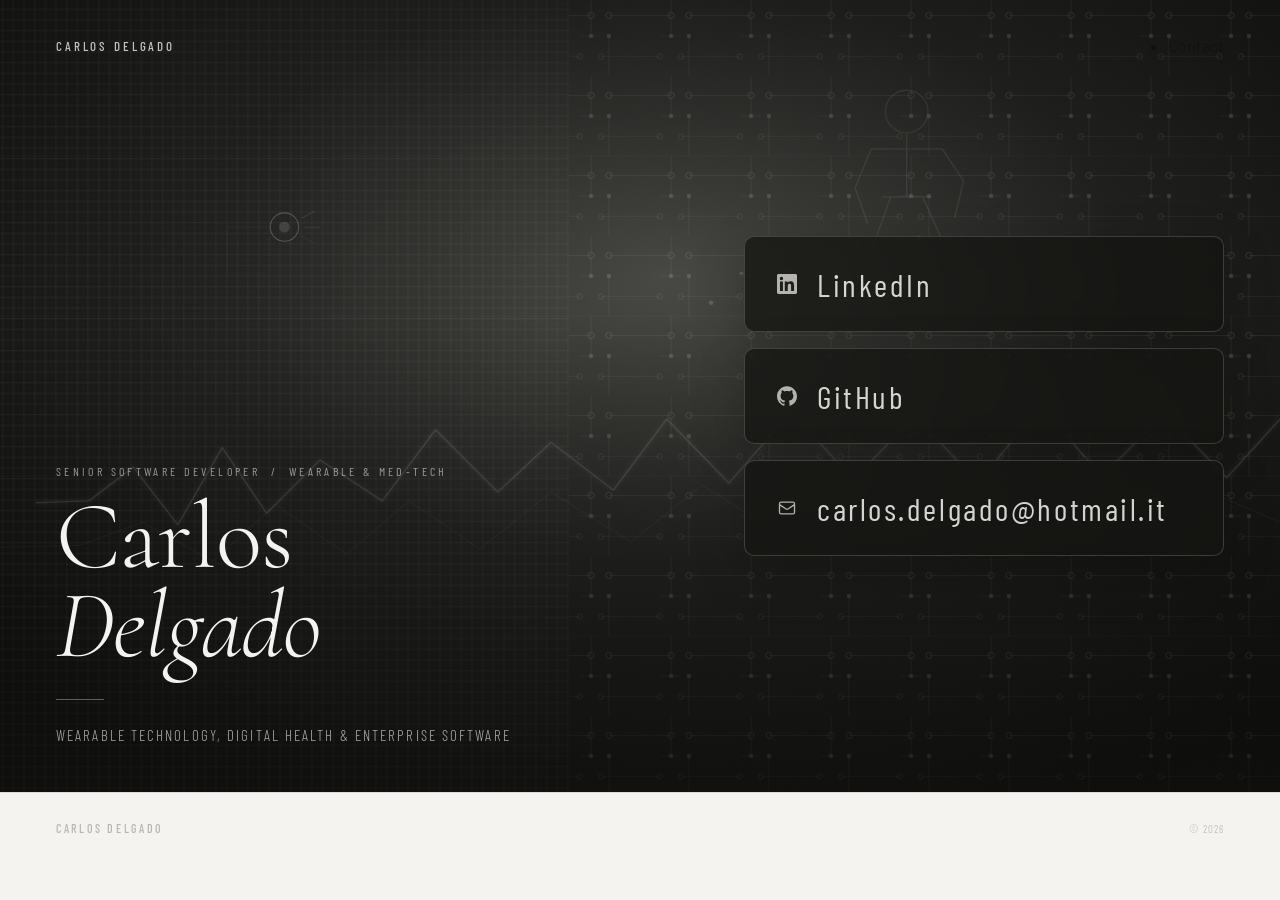
==== commit 0d246e69: "Refine contact stack ordering" ====
--- a/index.html
+++ b/index.html
@@ -176,7 +176,6 @@
     <span class="hero-nav-name">Carlos Delgado</span>
     <ul class="hero-nav-links">
       <li><a href="mailto:carlos.delgado@hotmail.it">Contact</a></li>
-      <li><a href="#about">About</a></li>
     </ul>
   </nav>
 
@@ -194,6 +193,22 @@
 
 
   <div class="hero-contact">
+    <a href="https://www.linkedin.com/in/carlosomardelgado/"
+       target="_blank" rel="noopener noreferrer" class="contact-item">
+      <svg width="14" height="14" viewBox="0 0 24 24" fill="currentColor">
+        <path d="M20.447 20.452h-3.554v-5.569c0-1.328-.027-3.037-1.852-3.037-1.853 0-2.136 1.445-2.136 2.939v5.667H9.351V9h3.414v1.561h.046c.477-.9 1.637-1.85 3.37-1.85 3.601 0 4.267 2.37 4.267 5.455v6.286zM5.337 7.433a2.062 2.062 0 01-2.063-2.065 2.064 2.064 0 112.063 2.065zm1.782 13.019H3.555V9h3.564v11.452zM22.225 0H1.771C.792 0 0 .774 0 1.729v20.542C0 23.227.792 24 1.771 24h20.451C23.2 24 24 23.227 24 22.271V1.729C24 .774 23.2 0 22.222 0h.003z"/>
+      </svg>
+      LinkedIn
+    </a>
+
+    <a href="https://github.com/Carltesio"
+       target="_blank" rel="noopener noreferrer" class="contact-item">
+      <svg width="14" height="14" viewBox="0 0 24 24" fill="currentColor">
+        <path d="M12 .297c-6.63 0-12 5.373-12 12 0 5.303 3.438 9.8 8.205 11.385.6.113.82-.258.82-.577 0-.285-.01-1.04-.015-2.04-3.338.724-4.042-1.61-4.042-1.61C4.422 18.07 3.633 17.7 3.633 17.7c-1.087-.744.084-.729.084-.729 1.205.084 1.838 1.236 1.838 1.236 1.07 1.835 2.809 1.305 3.495.998.108-.776.417-1.305.76-1.605-2.665-.3-5.466-1.332-5.466-5.93 0-1.31.465-2.38 1.235-3.22-.135-.303-.54-1.523.105-3.176 0 0 1.005-.322 3.3 1.23.96-.267 1.98-.399 3-.405 1.02.006 2.04.138 3 .405 2.28-1.552 3.285-1.23 3.285-1.23.645 1.653.24 2.873.12 3.176.765.84 1.23 1.91 1.23 3.22 0 4.61-2.805 5.625-5.475 5.92.42.36.81 1.096.81 2.22 0 1.606-.015 2.896-.015 3.286 0 .315.21.69.825.57C20.565 22.092 24 17.592 24 12.297c0-6.627-5.373-12-12-12"/>
+      </svg>
+      GitHub
+    </a>
+
     <a href="mailto:carlos.delgado@hotmail.it" class="contact-item">
       <svg width="14" height="14" fill="none" viewBox="0 0 24 24"
            stroke="currentColor" stroke-width="1.6">
@@ -202,89 +217,8 @@
       </svg>
       carlos.delgado@hotmail.it
     </a>
-
-    <a href="https://www.linkedin.com/in/carlosomardelgado/"
-       target="_blank" rel="noopener noreferrer" class="contact-item">
-      <svg width="14" height="14" viewBox="0 0 24 24" fill="currentColor">
-        <path d="M20.447 20.452h-3.554v-5.569c0-1.328-.027-3.037-1.852-3.037-1.853 0-2.136 1.445-2.136 2.939v5.667H9.351V9h3.414v1.561h.046c.477-.9 1.637-1.85 3.37-1.85 3.601 0 4.267 2.37 4.267 5.455v6.286zM5.337 7.433a2.062 2.062 0 01-2.063-2.065 2.064 2.064 0 112.063 2.065zm1.782 13.019H3.555V9h3.564v11.452zM22.225 0H1.771C.792 0 0 .774 0 1.729v20.542C0 23.227.792 24 1.771 24h20.451C23.2 24 24 23.227 24 22.271V1.729C24 .774 23.2 0 22.222 0h.003z"/>
-      </svg>
-      LinkedIn
-    </a>
-
-    <a href="https://github.com/Carltesio"
-       target="_blank" rel="noopener noreferrer" class="contact-item">
-      <svg width="14" height="14" viewBox="0 0 24 24" fill="currentColor">
-        <path d="M12 .297c-6.63 0-12 5.373-12 12 0 5.303 3.438 9.8 8.205 11.385.6.113.82-.258.82-.577 0-.285-.01-1.04-.015-2.04-3.338.724-4.042-1.61-4.042-1.61C4.422 18.07 3.633 17.7 3.633 17.7c-1.087-.744.084-.729.084-.729 1.205.084 1.838 1.236 1.838 1.236 1.07 1.835 2.809 1.305 3.495.998.108-.776.417-1.305.76-1.605-2.665-.3-5.466-1.332-5.466-5.93 0-1.31.465-2.38 1.235-3.22-.135-.303-.54-1.523.105-3.176 0 0 1.005-.322 3.3 1.23.96-.267 1.98-.399 3-.405 1.02.006 2.04.138 3 .405 2.28-1.552 3.285-1.23 3.285-1.23.645 1.653.24 2.873.12 3.176.765.84 1.23 1.91 1.23 3.22 0 4.61-2.805 5.625-5.475 5.92.42.36.81 1.096.81 2.22 0 1.606-.015 2.896-.015 3.286 0 .315.21.69.825.57C20.565 22.092 24 17.592 24 12.297c0-6.627-5.373-12-12-12"/>
-      </svg>
-      GitHub
-    </a>
   </div>
 
-</section>
-
-<!-- ══════════════════════════════════════════════
-     SECTION 2 — ABOUT
-══════════════════════════════════════════════ -->
-<section id="about">
-  <div class="about-layout">
-
-
-    <aside class="about-meta reveal">
-      <div class="section-index about-section-index">Profile</div>
-      <p class="about-sidebar-label">
-        Wearable engineer.<br>
-        Software architect.<br>
-      </p>
-      <div class="about-tags">
-        <span class="about-tag">Wearable Technology</span>
-        <span class="about-tag">Med-Tech</span>
-        <span class="about-tag">Software Engineering</span>
-        <span class="about-tag">Sweden · Italy · China</span>
-      </div>
-    </aside>
-
-
-    <div class="about-content">
-      <h2 class="about-headline reveal reveal-delay-1">
-        Nearly two decades<br>
-        at the frontier of <em>technology</em><br>
-        and <em>human experience</em>
-      </h2>
-
-      <div class="about-rule reveal reveal-delay-2"></div>
-
-      <div class="about-body reveal reveal-delay-2">
-        <p>
-          Carlos brings close to <strong>two decades of expertise</strong> across two distinct but deeply connected fields. His early career was forged in the world of <strong>wearable product development</strong> — living and working in Italy and China, immersed in both research and the demanding realities of manufacturing. That rare combination of hands-on engineering and international experience shaped how he thinks about products: not just what they do, but how they are made and for whom.
-        </p>
-        <p>
-          Today, Carlos works at the heart of <strong>enterprise software development</strong> within large-scale organisations, building systems that must be robust, scalable, and seamlessly integrated into complex technical landscapes. He has moved fluidly between roles — from <strong>Senior Software Developer</strong> to <strong>Product Owner</strong>.
-        </p>
-        <p>
-          What drives him is not technology for its own sake, but the <strong>real value it creates for the people who use it</strong>. The instinct for human-centred thinking, combined with deep technical depth, is what makes his work endure.
-        </p>
-      </div>
-
-
-      <div class="about-pillars reveal reveal-delay-3">
-        <div class="pillar">
-          <div class="pillar-number">18<sup>+</sup></div>
-          <div class="pillar-label">Years Experience</div>
-          <div class="pillar-desc">Spanning wearables R&amp;D, manufacturing operations and enterprise software</div>
-        </div>
-        <div class="pillar">
-          <div class="pillar-number">3</div>
-          <div class="pillar-label">Countries</div>
-          <div class="pillar-desc">Products delivered from labs in Italy, factories in China and tech organisations in Sweden</div>
-        </div>
-        <div class="pillar">
-          <div class="pillar-number">∞</div>
-          <div class="pillar-label">End-user First</div>
-          <div class="pillar-desc">Every system designed around the people who will actually live with it</div>
-        </div>
-      </div>
-    </div>
-  </div>
 </section>
 
 <footer>
--- a/styles.css
+++ b/styles.css
@@ -140,214 +140,36 @@
       z-index: 10;
       top: 50%;
       right: 56px;
-      width: min(420px, calc(100vw - 112px));
+      width: min(480px, calc(100vw - 112px));
       transform: translateY(-50%);
-      background: rgba(20,20,18,0.72);
+      display: flex;
+      flex-direction: column;
+      gap: 16px;
+      animation: fadeIn 1.4s 0.9s ease both;
+    }
+
+    .contact-item {
+      display: flex;
+      align-items: center;
+      gap: 20px;
+      padding: 28px 32px;
+      background: rgba(20,20,18,0.76);
       backdrop-filter: blur(14px);
       -webkit-backdrop-filter: blur(14px);
-      border: 1px solid rgba(245,243,239,0.14);
-      display: flex;
-      flex-direction: column;
-      animation: fadeIn 1.4s 0.9s ease both;
-    }
-
-    .contact-item {
-      display: flex;
-      align-items: center;
-      gap: 18px;
-      padding: 24px 28px;
-      border-bottom: 1px solid rgba(245,243,239,0.14);
-      font-family: var(--font-cond);
-      font-size: clamp(20px, 2.1vw, 30px);
+      border: 1px solid rgba(245,243,239,0.18);
+      border-radius: 10px;
+      box-shadow: 0 18px 50px rgba(0,0,0,0.22);
+      font-family: var(--font-cond);
+      font-size: clamp(24px, 2.5vw, 38px);
       font-weight: 400;
       letter-spacing: 0.08em;
-      color: rgba(245,243,239,0.82);
+      color: rgba(245,243,239,0.86);
       transition: background 0.25s, color 0.25s, opacity 0.25s;
       white-space: nowrap;
     }
-    .contact-item:last-child {
-      border-right: none;
-      padding-right: 0;
-      margin-right: 0;
-    }
-    .contact-item:hover { color: rgba(245,243,239,1); }
-    .contact-item svg { flex-shrink: 0; opacity: 0.82; transition: opacity 0.25s; }
+    .contact-item:hover { background: rgba(31,31,28,0.86); color: rgba(245,243,239,1); }
+    .contact-item svg { width: 20px; height: 20px; flex-shrink: 0; opacity: 0.82; transition: opacity 0.25s; }
     .contact-item:hover svg { opacity: 1; }
-
-    /* ══════════════════════════════════════════════
-       ABOUT
-    ══════════════════════════════════════════════ */
-    #about {
-      background: var(--paper);
-      padding: 120px 0 148px;
-    }
-
-    .about-layout {
-      max-width: 1100px;
-      margin: 0 auto;
-      padding: 0 56px;
-      display: grid;
-      grid-template-columns: 200px 1fr;
-      gap: 80px;
-      align-items: start;
-    }
-
-    .about-meta { padding-top: 4px; }
-
-    .section-index {
-      font-family: var(--font-cond);
-      font-size: 11px;
-      font-weight: 500;
-      letter-spacing: 0.28em;
-      text-transform: uppercase;
-      color: var(--ink-pale);
-      display: flex;
-      align-items: center;
-      gap: 10px;
-      margin-bottom: 48px;
-    }
-
-    .section-index::after {
-      content: '';
-      display: block;
-      flex: 1;
-      height: 1px;
-      background: var(--rule);
-    }
-
-    .about-section-index::before { content: '02'; font-size: 10px; color: var(--ink-pale); }
-
-    .about-sidebar-label {
-      font-family: var(--font-serif);
-      font-style: italic;
-      font-weight: 300;
-      font-size: 15px;
-      color: var(--ink-soft);
-      line-height: 1.8;
-      margin-bottom: 40px;
-    }
-
-    .about-tags {
-      display: flex;
-      flex-direction: column;
-      gap: 10px;
-    }
-
-    .about-tag {
-      font-family: var(--font-cond);
-      font-size: 11px;
-      font-weight: 500;
-      letter-spacing: 0.17em;
-      text-transform: uppercase;
-      color: var(--ink-pale);
-      display: flex;
-      align-items: center;
-      gap: 9px;
-    }
-    .about-tag::before {
-      content: '';
-      display: block;
-      width: 16px;
-      height: 1px;
-      background: var(--ink-pale);
-      flex-shrink: 0;
-      opacity: 0.82;
-      transition: opacity 0.25s;
-    }
-
-    .about-headline {
-      font-family: var(--font-serif);
-      font-weight: 300;
-      font-size: clamp(34px, 4.2vw, 56px);
-      line-height: 1.08;
-      letter-spacing: -0.02em;
-      color: var(--ink);
-      margin-bottom: 16px;
-    }
-    .about-headline em { font-style: italic; }
-
-    .about-subtitle {
-      font-family: var(--font-cond);
-      font-size: 13px;
-      font-weight: 400;
-      letter-spacing: 0.16em;
-      text-transform: uppercase;
-      color: var(--ink-soft);
-      line-height: 1.8;
-      margin-bottom: 38px;
-      max-width: 760px;
-    }
-
-
-    .about-rule {
-      width: 36px;
-      height: 1px;
-      background: var(--ink-pale);
-      margin-bottom: 44px;
-    }
-
-    .about-body {
-      display: flex;
-      flex-direction: column;
-      gap: 26px;
-    }
-    .about-body p {
-      font-family: var(--font-sans);
-      font-size: 17px;
-      font-weight: 300;
-      line-height: 1.84;
-      color: var(--ink-mid);
-      letter-spacing: 0.005em;
-    }
-    .about-body strong { font-weight: 500; color: var(--ink); }
-
-
-    .about-pillars {
-      margin-top: 72px;
-      display: grid;
-      grid-template-columns: repeat(3, 1fr);
-      border-top: 1px solid var(--rule);
-    }
-
-    .pillar {
-      padding: 36px 36px 0 0;
-      border-right: 1px solid var(--rule);
-    }
-    .pillar:nth-child(2) { padding-left: 36px; }
-    .pillar:last-child {
-      border-right: none;
-      padding-left: 36px;
-      padding-right: 0;
-    }
-
-    .pillar-number {
-      font-family: var(--font-serif);
-      font-size: 42px;
-      font-weight: 300;
-      color: var(--ink-pale);
-      line-height: 1;
-      margin-bottom: 10px;
-      letter-spacing: -0.03em;
-    }
-    .pillar-number sup { font-size: 20px; vertical-align: super; }
-
-    .pillar-label {
-      font-family: var(--font-cond);
-      font-size: 11px;
-      font-weight: 500;
-      letter-spacing: 0.18em;
-      text-transform: uppercase;
-      color: var(--ink-soft);
-      margin-bottom: 10px;
-    }
-
-    .pillar-desc {
-      font-family: var(--font-sans);
-      font-size: 13px;
-      font-weight: 300;
-      color: var(--ink-pale);
-      line-height: 1.62;
-    }
 
     /* ── FOOTER ── */
     footer {
@@ -406,44 +228,22 @@
 
       .hero-nav { padding: 26px 28px 0; }
       .hero-body { padding: 0 28px 36px; min-height: 420px; }
-      .hero-contact { padding: 14px 28px; gap: 8px 0; }
-      .contact-item { border-right: none; padding-right: 0; margin-right: 20px; }
-
-      .about-layout {
-        grid-template-columns: 1fr;
-        gap: 40px;
-        padding: 0 28px;
+      .hero-contact {
+        position: relative;
+        top: auto;
+        right: auto;
+        width: auto;
+        margin: 0 28px 32px;
+        transform: none;
       }
-
-      .about-meta {
-        display: grid;
-        grid-template-columns: 1fr 1fr;
-        gap: 24px;
-      }
-
-      .section-index { grid-column: 1 / -1; margin-bottom: 0; }
-      .about-sidebar-label { margin-bottom: 0; }
-
-      .about-pillars { grid-template-columns: 1fr; }
-      .pillar, .pillar:nth-child(2), .pillar:last-child {
-        border-right: none;
-        border-bottom: 1px solid var(--rule);
-        padding: 28px 0;
-      }
-      .pillar:last-child { border-bottom: none; }
-
+      .contact-item { padding: 22px 24px; font-size: clamp(22px, 6vw, 32px); }
 
       footer { padding: 22px 28px; flex-direction: column; gap: 8px; text-align: center; }
     }
 
     @media (max-width: 520px) {
       .hero-name { font-size: 42px; }
-      #about { padding: 72px 0 96px; }
-
-      .about-headline { font-size: 30px; }
-
-      .about-body p { font-size: 16px; }
-
-      .about-meta { grid-template-columns: 1fr; }
+      .contact-item { gap: 14px; padding: 20px; letter-spacing: 0.06em; }
+      .contact-item svg { width: 18px; height: 18px; }
     }
   
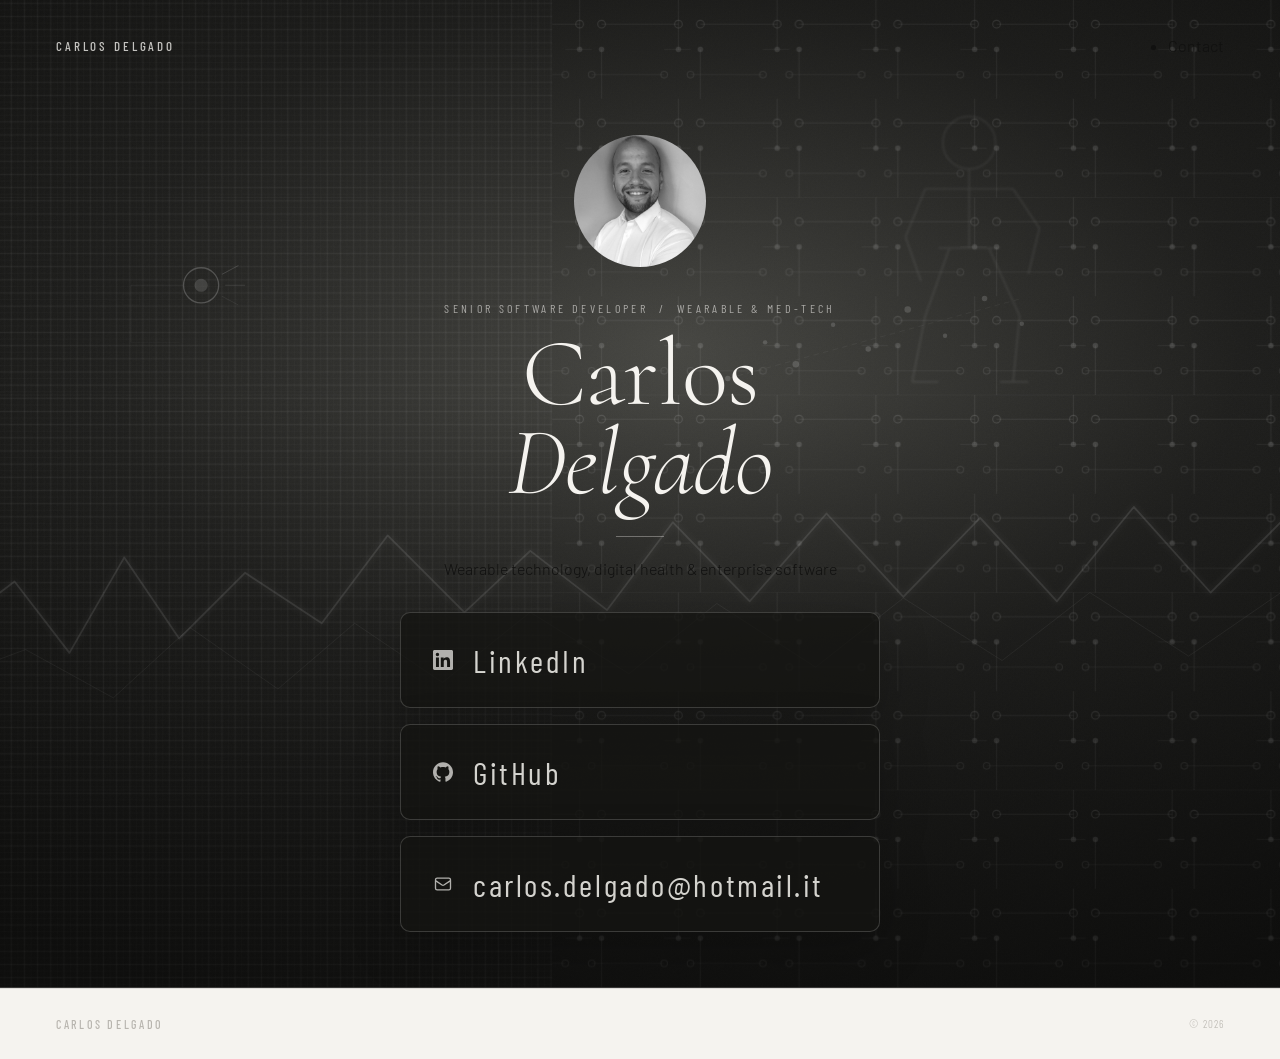
==== commit 028e7d7d: "centering al the parts in the center" ====
--- a/index.html
+++ b/index.html
@@ -1,232 +1,265 @@
 <!DOCTYPE html>
 <html lang="en">
+
 <head>
   <meta charset="UTF-8" />
   <meta name="viewport" content="width=device-width, initial-scale=1.0" />
   <title>Carlos Delgado</title>
   <link rel="preconnect" href="https://fonts.googleapis.com" />
   <link rel="preconnect" href="https://fonts.gstatic.com" crossorigin />
-  <link href="https://fonts.googleapis.com/css2?family=Cormorant:ital,wght@0,300;0,400;0,500;1,300;1,400&family=Barlow:wght@300;400;500&family=Barlow+Condensed:wght@300;400;500;600&display=swap" rel="stylesheet" />
-
-    <link rel="stylesheet" href="styles.css" />
+  <link
+    href="https://fonts.googleapis.com/css2?family=Cormorant:ital,wght@0,300;0,400;0,500;1,300;1,400&family=Barlow:wght@300;400;500&family=Barlow+Condensed:wght@300;400;500;600&display=swap"
+    rel="stylesheet" />
+
+  <link rel="stylesheet" href="styles.css" />
 
 </head>
+
 <body>
 
-<!-- ══════════════════════════════════════════════
+  <!-- ══════════════════════════════════════════════
      SECTION 1 — HERO + CONTACT
 ══════════════════════════════════════════════ -->
-<section class="hero" id="home">
-
-
-  <div class="hero-bg">
-    <svg xmlns="http://www.w3.org/2000/svg" width="100%" height="100%"
-         viewBox="0 0 1440 900" preserveAspectRatio="xMidYMid slice">
-      <defs>
-        <filter id="grain" x="0%" y="0%" width="100%" height="100%">
-          <feTurbulence type="fractalNoise" baseFrequency="0.68" numOctaves="4"
-                        stitchTiles="stitch" result="noise"/>
-          <feColorMatrix type="saturate" values="0" in="noise" result="grayNoise"/>
-          <feBlend in="SourceGraphic" in2="grayNoise" mode="multiply" result="blended"/>
-          <feComposite in="blended" in2="SourceGraphic" operator="in"/>
-        </filter>
-        <filter id="softBlur">
-          <feGaussianBlur stdDeviation="0.8"/>
-        </filter>
-        <filter id="glow">
-          <feGaussianBlur stdDeviation="3" result="b"/>
-          <feMerge><feMergeNode in="b"/><feMergeNode in="SourceGraphic"/></feMerge>
-        </filter>
-
-
-        <radialGradient id="bg" cx="52%" cy="35%" r="72%">
-          <stop offset="0%"   stop-color="#555550"/>
-          <stop offset="50%"  stop-color="#222220"/>
-          <stop offset="100%" stop-color="#080807"/>
-        </radialGradient>
-
-
-        <pattern id="weave" x="0" y="0" width="12" height="12" patternUnits="userSpaceOnUse">
-          <line x1="0" y1="3"  x2="12" y2="3"  stroke="rgba(255,255,255,0.065)" stroke-width="1.2"/>
-          <line x1="0" y1="9"  x2="12" y2="9"  stroke="rgba(255,255,255,0.035)" stroke-width="0.6"/>
-          <line x1="3" y1="0"  x2="3"  y2="12" stroke="rgba(255,255,255,0.065)" stroke-width="1.2"/>
-          <line x1="9" y1="0"  x2="9"  y2="12" stroke="rgba(255,255,255,0.035)" stroke-width="0.6"/>
-        </pattern>
-
-
-        <pattern id="pcb" x="0" y="0" width="90" height="90" patternUnits="userSpaceOnUse">
-          <line x1="0"  y1="22" x2="35" y2="22" stroke="rgba(255,255,255,0.11)" stroke-width="1"/>
-          <line x1="55" y1="22" x2="90" y2="22" stroke="rgba(255,255,255,0.11)" stroke-width="1"/>
-          <line x1="0"  y1="68" x2="22" y2="68" stroke="rgba(255,255,255,0.08)" stroke-width="1"/>
-          <line x1="46" y1="68" x2="90" y2="68" stroke="rgba(255,255,255,0.08)" stroke-width="1"/>
-          <line x1="35" y1="0"  x2="35" y2="45" stroke="rgba(255,255,255,0.09)" stroke-width="1"/>
-          <line x1="55" y1="45" x2="55" y2="90" stroke="rgba(255,255,255,0.09)" stroke-width="1"/>
-          <line x1="22" y1="45" x2="46" y2="45" stroke="rgba(255,255,255,0.07)" stroke-width="1"/>
-          <circle cx="35" cy="22" r="3.5" fill="none" stroke="rgba(255,255,255,0.18)" stroke-width="1"/>
-          <circle cx="55" cy="22" r="3.5" fill="none" stroke="rgba(255,255,255,0.18)" stroke-width="1"/>
-          <circle cx="22" cy="68" r="3" fill="none" stroke="rgba(255,255,255,0.13)" stroke-width="1"/>
-          <circle cx="46" cy="68" r="3" fill="none" stroke="rgba(255,255,255,0.13)" stroke-width="1"/>
-          <circle cx="35" cy="45" r="2.5" fill="rgba(255,255,255,0.20)"/>
-          <circle cx="55" cy="45" r="2.5" fill="rgba(255,255,255,0.20)"/>
-        </pattern>
-      </defs>
-
-
-      <rect width="1440" height="900" fill="url(#bg)"/>
-
-
-      <rect x="0" y="0" width="640" height="900" fill="url(#weave)" opacity="0.95"/>
-
-
-      <rect x="640" y="0" width="800" height="900" fill="url(#pcb)" opacity="0.90"/>
-
-
-      <g filter="url(#glow)" opacity="0.48">
-        <polyline
-          points="
+  <section class="hero" id="home">
+
+
+    <div class="hero-bg">
+      <svg xmlns="http://www.w3.org/2000/svg" width="100%" height="100%" viewBox="0 0 1440 900"
+        preserveAspectRatio="xMidYMid slice">
+        <defs>
+          <filter id="grain" x="0%" y="0%" width="100%" height="100%">
+            <feTurbulence type="fractalNoise" baseFrequency="0.68" numOctaves="4" stitchTiles="stitch" result="noise" />
+            <feColorMatrix type="saturate" values="0" in="noise" result="grayNoise" />
+            <feBlend in="SourceGraphic" in2="grayNoise" mode="multiply" result="blended" />
+            <feComposite in="blended" in2="SourceGraphic" operator="in" />
+          </filter>
+          <filter id="softBlur">
+            <feGaussianBlur stdDeviation="0.8" />
+          </filter>
+          <filter id="glow">
+            <feGaussianBlur stdDeviation="3" result="b" />
+            <feMerge>
+              <feMergeNode in="b" />
+              <feMergeNode in="SourceGraphic" />
+            </feMerge>
+          </filter>
+
+
+          <radialGradient id="bg" cx="52%" cy="35%" r="72%">
+            <stop offset="0%" stop-color="#555550" />
+            <stop offset="50%" stop-color="#222220" />
+            <stop offset="100%" stop-color="#080807" />
+          </radialGradient>
+
+
+          <pattern id="weave" x="0" y="0" width="12" height="12" patternUnits="userSpaceOnUse">
+            <line x1="0" y1="3" x2="12" y2="3" stroke="rgba(255,255,255,0.065)" stroke-width="1.2" />
+            <line x1="0" y1="9" x2="12" y2="9" stroke="rgba(255,255,255,0.035)" stroke-width="0.6" />
+            <line x1="3" y1="0" x2="3" y2="12" stroke="rgba(255,255,255,0.065)" stroke-width="1.2" />
+            <line x1="9" y1="0" x2="9" y2="12" stroke="rgba(255,255,255,0.035)" stroke-width="0.6" />
+          </pattern>
+
+
+          <pattern id="pcb" x="0" y="0" width="90" height="90" patternUnits="userSpaceOnUse">
+            <line x1="0" y1="22" x2="35" y2="22" stroke="rgba(255,255,255,0.11)" stroke-width="1" />
+            <line x1="55" y1="22" x2="90" y2="22" stroke="rgba(255,255,255,0.11)" stroke-width="1" />
+            <line x1="0" y1="68" x2="22" y2="68" stroke="rgba(255,255,255,0.08)" stroke-width="1" />
+            <line x1="46" y1="68" x2="90" y2="68" stroke="rgba(255,255,255,0.08)" stroke-width="1" />
+            <line x1="35" y1="0" x2="35" y2="45" stroke="rgba(255,255,255,0.09)" stroke-width="1" />
+            <line x1="55" y1="45" x2="55" y2="90" stroke="rgba(255,255,255,0.09)" stroke-width="1" />
+            <line x1="22" y1="45" x2="46" y2="45" stroke="rgba(255,255,255,0.07)" stroke-width="1" />
+            <circle cx="35" cy="22" r="3.5" fill="none" stroke="rgba(255,255,255,0.18)" stroke-width="1" />
+            <circle cx="55" cy="22" r="3.5" fill="none" stroke="rgba(255,255,255,0.18)" stroke-width="1" />
+            <circle cx="22" cy="68" r="3" fill="none" stroke="rgba(255,255,255,0.13)" stroke-width="1" />
+            <circle cx="46" cy="68" r="3" fill="none" stroke="rgba(255,255,255,0.13)" stroke-width="1" />
+            <circle cx="35" cy="45" r="2.5" fill="rgba(255,255,255,0.20)" />
+            <circle cx="55" cy="45" r="2.5" fill="rgba(255,255,255,0.20)" />
+          </pattern>
+        </defs>
+
+
+        <rect width="1440" height="900" fill="url(#bg)" />
+
+
+        <rect x="0" y="0" width="640" height="900" fill="url(#weave)" opacity="0.95" />
+
+
+        <rect x="640" y="0" width="800" height="900" fill="url(#pcb)" opacity="0.90" />
+
+
+        <g filter="url(#glow)" opacity="0.48">
+          <polyline points="
             40,570 100,568 150,530 200,595
             250,508 300,582 360,522 430,568
             490,488 560,558 620,502 690,556
             750,476 820,548 890,468 960,544
             1030,472 1100,548 1170,462 1240,540
-            1310,470 1380,542 1440,476"
-          fill="none" stroke="rgba(255,255,255,0.32)"
-          stroke-width="1.6" stroke-linejoin="round"/>
-      </g>
-
-
-      <g opacity="0.16">
-        <polyline
-          points="
+            1310,470 1380,542 1440,476" fill="none" stroke="rgba(255,255,255,0.32)" stroke-width="1.6"
+            stroke-linejoin="round" />
+        </g>
+
+
+        <g opacity="0.16">
+          <polyline points="
             0,620 90,618 160,592 240,636
             310,572 390,628 460,568 540,622
             620,558 710,614 790,550 880,608
             960,545 1050,602 1130,540 1220,598
-            1310,536 1440,592"
-          fill="none" stroke="rgba(255,255,255,0.55)"
-          stroke-width="0.9" stroke-linejoin="round"/>
-      </g>
-
-
-      <g transform="translate(1020,130)" opacity="0.11" filter="url(#softBlur)">
-        <circle cx="0" cy="0" r="24" fill="none" stroke="white" stroke-width="1.5"/>
-        <line x1="0" y1="24" x2="0" y2="96" stroke="white" stroke-width="1.5"/>
-        <line x1="-40" y1="42" x2="40" y2="42" stroke="white" stroke-width="1.5"/>
-        <line x1="-40" y1="42" x2="-58" y2="86" stroke="white" stroke-width="1.5"/>
-        <line x1="-58" y1="86" x2="-44" y2="126" stroke="white" stroke-width="1.5"/>
-        <line x1="40" y1="42" x2="64" y2="78" stroke="white" stroke-width="1.5"/>
-        <line x1="64" y1="78" x2="54" y2="120" stroke="white" stroke-width="1.5"/>
-        <line x1="-28" y1="96" x2="28" y2="96" stroke="white" stroke-width="1.5"/>
-        <line x1="-18" y1="96" x2="-40" y2="158" stroke="white" stroke-width="1.5"/>
-        <line x1="-40" y1="158" x2="-52" y2="218" stroke="white" stroke-width="1.5"/>
-        <line x1="18" y1="96" x2="46" y2="158" stroke="white" stroke-width="1.5"/>
-        <line x1="46" y1="158" x2="40" y2="218" stroke="white" stroke-width="1.5"/>
-        <line x1="-52" y1="218" x2="-28" y2="218" stroke="white" stroke-width="1.5"/>
-        <line x1="28" y1="218" x2="54" y2="218" stroke="white" stroke-width="1.5"/>
-      </g>
-
-
-      <g transform="translate(320,260)" opacity="0.28">
-        <circle cx="0" cy="0" r="16" fill="none" stroke="white" stroke-width="1.2"/>
-        <circle cx="0" cy="0" r="6" fill="rgba(255,255,255,0.65)"/>
-        <line x1="19" y1="-10" x2="34" y2="-18" stroke="white" stroke-width="0.9" opacity="0.7"/>
-        <line x1="22" y1="0" x2="40" y2="0" stroke="white" stroke-width="0.9" opacity="0.5"/>
-        <line x1="19" y1="10" x2="34" y2="18" stroke="white" stroke-width="0.9" opacity="0.3"/>
-        <line x1="-16" y1="0" x2="-64" y2="0" stroke="white" stroke-width="0.7" opacity="0.35"/>
-        <line x1="-64" y1="0" x2="-64" y2="52" stroke="white" stroke-width="0.7" opacity="0.25"/>
-        <line x1="-64" y1="52" x2="-20" y2="52" stroke="white" stroke-width="0.7" opacity="0.15"/>
-        <rect x="-72" y="8" width="16" height="10" fill="none"
-              stroke="rgba(255,255,255,0.12)" stroke-width="0.6" rx="1"/>
-      </g>
-
-
-      <g opacity="0.20">
-        <circle cx="800" cy="345" r="2.5" fill="white"/>
-        <circle cx="834" cy="312" r="2" fill="white"/>
-        <circle cx="862" cy="332" r="3" fill="white"/>
-        <circle cx="896" cy="296" r="2" fill="white"/>
-        <circle cx="928" cy="318" r="2.5" fill="white"/>
-        <circle cx="964" cy="282" r="3" fill="white"/>
-        <circle cx="998" cy="306" r="2" fill="white"/>
-        <circle cx="1034" cy="272" r="2.5" fill="white"/>
-        <circle cx="1068" cy="295" r="2" fill="white"/>
-        <line x1="800" y1="345" x2="1068" y2="272"
-              stroke="white" stroke-width="0.6"
-              stroke-dasharray="5 4" opacity="0.45"/>
-      </g>
-
-
-      <g opacity="0.035">
-        <line x1="0" y1="180" x2="1440" y2="180" stroke="white" stroke-width="1"/>
-        <line x1="0" y1="360" x2="1440" y2="360" stroke="white" stroke-width="1"/>
-        <line x1="0" y1="540" x2="1440" y2="540" stroke="white" stroke-width="1"/>
-        <line x1="0" y1="720" x2="1440" y2="720" stroke="white" stroke-width="1"/>
-      </g>
-
-
-      <rect width="1440" height="900"
-            fill="rgba(0,0,0,0.08)" filter="url(#grain)" opacity="0.45"/>
-    </svg>
-  </div>
-
-  <div class="hero-veil"></div>
-
-
-  <nav class="hero-nav">
-    <span class="hero-nav-name">Carlos Delgado</span>
-    <ul class="hero-nav-links">
-      <li><a href="mailto:carlos.delgado@hotmail.it">Contact</a></li>
-    </ul>
-  </nav>
-
-
-  <div class="hero-body">
-    <p class="hero-eyebrow">Senior Software Developer &nbsp;/&nbsp; Wearable &amp; Med-Tech</p>
-    <h1 class="hero-name">
-      Carlos<br><em>Delgado</em>
-    </h1>
-    <div class="hero-rule"></div>
-    <p class="hero-tagline">
-      Wearable technology, digital health &amp; enterprise software
-    </p>
-  </div>
-
-
-  <div class="hero-contact">
-    <a href="https://www.linkedin.com/in/carlosomardelgado/"
-       target="_blank" rel="noopener noreferrer" class="contact-item">
-      <svg width="14" height="14" viewBox="0 0 24 24" fill="currentColor">
-        <path d="M20.447 20.452h-3.554v-5.569c0-1.328-.027-3.037-1.852-3.037-1.853 0-2.136 1.445-2.136 2.939v5.667H9.351V9h3.414v1.561h.046c.477-.9 1.637-1.85 3.37-1.85 3.601 0 4.267 2.37 4.267 5.455v6.286zM5.337 7.433a2.062 2.062 0 01-2.063-2.065 2.064 2.064 0 112.063 2.065zm1.782 13.019H3.555V9h3.564v11.452zM22.225 0H1.771C.792 0 0 .774 0 1.729v20.542C0 23.227.792 24 1.771 24h20.451C23.2 24 24 23.227 24 22.271V1.729C24 .774 23.2 0 22.222 0h.003z"/>
+            1310,536 1440,592" fill="none" stroke="rgba(255,255,255,0.55)" stroke-width="0.9"
+            stroke-linejoin="round" />
+        </g>
+
+
+        <g transform="translate(1020,130)" opacity="0.11" filter="url(#softBlur)">
+          <circle cx="0" cy="0" r="24" fill="none" stroke="white" stroke-width="1.5" />
+          <line x1="0" y1="24" x2="0" y2="96" stroke="white" stroke-width="1.5" />
+          <line x1="-40" y1="42" x2="40" y2="42" stroke="white" stroke-width="1.5" />
+          <line x1="-40" y1="42" x2="-58" y2="86" stroke="white" stroke-width="1.5" />
+          <line x1="-58" y1="86" x2="-44" y2="126" stroke="white" stroke-width="1.5" />
+          <line x1="40" y1="42" x2="64" y2="78" stroke="white" stroke-width="1.5" />
+          <line x1="64" y1="78" x2="54" y2="120" stroke="white" stroke-width="1.5" />
+          <line x1="-28" y1="96" x2="28" y2="96" stroke="white" stroke-width="1.5" />
+          <line x1="-18" y1="96" x2="-40" y2="158" stroke="white" stroke-width="1.5" />
+          <line x1="-40" y1="158" x2="-52" y2="218" stroke="white" stroke-width="1.5" />
+          <line x1="18" y1="96" x2="46" y2="158" stroke="white" stroke-width="1.5" />
+          <line x1="46" y1="158" x2="40" y2="218" stroke="white" stroke-width="1.5" />
+          <line x1="-52" y1="218" x2="-28" y2="218" stroke="white" stroke-width="1.5" />
+          <line x1="28" y1="218" x2="54" y2="218" stroke="white" stroke-width="1.5" />
+        </g>
+
+
+        <g transform="translate(320,260)" opacity="0.28">
+          <circle cx="0" cy="0" r="16" fill="none" stroke="white" stroke-width="1.2" />
+          <circle cx="0" cy="0" r="6" fill="rgba(255,255,255,0.65)" />
+          <line x1="19" y1="-10" x2="34" y2="-18" stroke="white" stroke-width="0.9" opacity="0.7" />
+          <line x1="22" y1="0" x2="40" y2="0" stroke="white" stroke-width="0.9" opacity="0.5" />
+          <line x1="19" y1="10" x2="34" y2="18" stroke="white" stroke-width="0.9" opacity="0.3" />
+          <line x1="-16" y1="0" x2="-64" y2="0" stroke="white" stroke-width="0.7" opacity="0.35" />
+          <line x1="-64" y1="0" x2="-64" y2="52" stroke="white" stroke-width="0.7" opacity="0.25" />
+          <line x1="-64" y1="52" x2="-20" y2="52" stroke="white" stroke-width="0.7" opacity="0.15" />
+          <rect x="-72" y="8" width="16" height="10" fill="none" stroke="rgba(255,255,255,0.12)" stroke-width="0.6"
+            rx="1" />
+        </g>
+
+
+        <g opacity="0.20">
+          <circle cx="800" cy="345" r="2.5" fill="white" />
+          <circle cx="834" cy="312" r="2" fill="white" />
+          <circle cx="862" cy="332" r="3" fill="white" />
+          <circle cx="896" cy="296" r="2" fill="white" />
+          <circle cx="928" cy="318" r="2.5" fill="white" />
+          <circle cx="964" cy="282" r="3" fill="white" />
+          <circle cx="998" cy="306" r="2" fill="white" />
+          <circle cx="1034" cy="272" r="2.5" fill="white" />
+          <circle cx="1068" cy="295" r="2" fill="white" />
+          <line x1="800" y1="345" x2="1068" y2="272" stroke="white" stroke-width="0.6" stroke-dasharray="5 4"
+            opacity="0.45" />
+        </g>
+
+
+        <g opacity="0.035">
+          <line x1="0" y1="180" x2="1440" y2="180" stroke="white" stroke-width="1" />
+          <line x1="0" y1="360" x2="1440" y2="360" stroke="white" stroke-width="1" />
+          <line x1="0" y1="540" x2="1440" y2="540" stroke="white" stroke-width="1" />
+          <line x1="0" y1="720" x2="1440" y2="720" stroke="white" stroke-width="1" />
+        </g>
+
+
+        <rect width="1440" height="900" fill="rgba(0,0,0,0.08)" filter="url(#grain)" opacity="0.45" />
       </svg>
-      LinkedIn
-    </a>
-
-    <a href="https://github.com/Carltesio"
-       target="_blank" rel="noopener noreferrer" class="contact-item">
-      <svg width="14" height="14" viewBox="0 0 24 24" fill="currentColor">
-        <path d="M12 .297c-6.63 0-12 5.373-12 12 0 5.303 3.438 9.8 8.205 11.385.6.113.82-.258.82-.577 0-.285-.01-1.04-.015-2.04-3.338.724-4.042-1.61-4.042-1.61C4.422 18.07 3.633 17.7 3.633 17.7c-1.087-.744.084-.729.084-.729 1.205.084 1.838 1.236 1.838 1.236 1.07 1.835 2.809 1.305 3.495.998.108-.776.417-1.305.76-1.605-2.665-.3-5.466-1.332-5.466-5.93 0-1.31.465-2.38 1.235-3.22-.135-.303-.54-1.523.105-3.176 0 0 1.005-.322 3.3 1.23.96-.267 1.98-.399 3-.405 1.02.006 2.04.138 3 .405 2.28-1.552 3.285-1.23 3.285-1.23.645 1.653.24 2.873.12 3.176.765.84 1.23 1.91 1.23 3.22 0 4.61-2.805 5.625-5.475 5.92.42.36.81 1.096.81 2.22 0 1.606-.015 2.896-.015 3.286 0 .315.21.69.825.57C20.565 22.092 24 17.592 24 12.297c0-6.627-5.373-12-12-12"/>
-      </svg>
-      GitHub
-    </a>
-
-    <a href="mailto:carlos.delgado@hotmail.it" class="contact-item">
-      <svg width="14" height="14" fill="none" viewBox="0 0 24 24"
-           stroke="currentColor" stroke-width="1.6">
-        <path stroke-linecap="round" stroke-linejoin="round"
-              d="M3 8l7.89 5.26a2 2 0 002.22 0L21 8M5 19h14a2 2 0 002-2V7a2 2 0 00-2-2H5a2 2 0 00-2 2v10a2 2 0 002 2z"/>
-      </svg>
-      carlos.delgado@hotmail.it
-    </a>
-  </div>
-
-</section>
-
-<footer>
-  <span class="footer-name">Carlos Delgado</span>
-  <span class="footer-copy">© 2026</span>
-</footer>
-
-<script src="script.js" defer></script>
+    </div>
+
+    <div class="hero-veil"></div>
+
+    <nav class="hero-nav">
+      <span class="hero-nav-name">Carlos Delgado</span>
+
+      <ul class="hero-nav-links">
+        <li>
+          <a href="mailto:carlos.delgado@hotmail.it">
+            Contact
+          </a>
+        </li>
+      </ul>
+    </nav>
+
+    <div class="hero-center">
+
+      <!-- GROUP 1: PHOTO -->
+      <img src="image.png" alt="Carlos Delgado" class="hero-photo" />
+
+      <!-- GROUP 2: TITLES -->
+      <div class="hero-body">
+
+        <p class="hero-eyebrow">
+          Senior Software Developer
+          &nbsp;/&nbsp;
+          Wearable &amp; Med-Tech
+        </p>
+
+        <h1 class="hero-name">
+          Carlos<br>
+          <em>Delgado</em>
+        </h1>
+
+        <div class="hero-rule"></div>
+
+        <p class="hero-tagline">
+          Wearable technology, digital health &amp;
+          enterprise software
+        </p>
+
+      </div>
+
+      <!-- GROUP 3: CONTACTS -->
+      <div class="hero-contact">
+
+        <a href="https://www.linkedin.com/in/carlosomardelgado/" target="_blank" rel="noopener noreferrer"
+          class="contact-item">
+
+          <svg width="14" height="14" viewBox="0 0 24 24" fill="currentColor">
+            <path
+              d="M20.447 20.452h-3.554v-5.569c0-1.328-.027-3.037-1.852-3.037-1.853 0-2.136 1.445-2.136 2.939v5.667H9.351V9h3.414v1.561h.046c.477-.9 1.637-1.85 3.37-1.85 3.601 0 4.267 2.37 4.267 5.455v6.286zM5.337 7.433a2.062 2.062 0 01-2.063-2.065 2.064 2.064 0 112.063 2.065zm1.782 13.019H3.555V9h3.564v11.452zM22.225 0H1.771C.792 0 0 .774 0 1.729v20.542C0 23.227.792 24 1.771 24h20.451C23.2 24 24 23.227 24 22.271V1.729C24 .774 23.2 0 22.222 0h.003z" />
+          </svg>
+
+          LinkedIn
+
+        </a>
+
+        <a href="https://github.com/Carltesio" target="_blank" rel="noopener noreferrer" class="contact-item">
+
+          <svg width="14" height="14" viewBox="0 0 24 24" fill="currentColor">
+            <path
+              d="M12 .297c-6.63 0-12 5.373-12 12 0 5.303 3.438 9.8 8.205 11.385.6.113.82-.258.82-.577 0-.285-.01-1.04-.015-2.04-3.338.724-4.042-1.61-4.042-1.61C4.422 18.07 3.633 17.7 3.633 17.7c-1.087-.744.084-.729.084-.729 1.205.084 1.838 1.236 1.838 1.236 1.07 1.835 2.809 1.305 3.495.998.108-.776.417-1.305.76-1.605-2.665-.3-5.466-1.332-5.466-5.93 0-1.31.465-2.38 1.235-3.22-.135-.303-.54-1.523.105-3.176 0 0 1.005-.322 3.3 1.23.96-.267 1.98-.399 3-.405 1.02.006 2.04.138 3 .405 2.28-1.552 3.285-1.23 3.285-1.23.645 1.653.24 2.873.12 3.176.765.84 1.23 1.91 1.23 3.22 0 4.61-2.805 5.625-5.475 5.92.42.36.81 1.096.81 2.22 0 1.606-.015 2.896-.015 3.286 0 .315.21.69.825.57C20.565 22.092 24 17.592 24 12.297c0-6.627-5.373-12-12-12" />
+          </svg>
+
+          GitHub
+
+        </a>
+
+        <a href="mailto:carlos.delgado@hotmail.it" class="contact-item">
+
+          <svg width="14" height="14" fill="none" viewBox="0 0 24 24" stroke="currentColor" stroke-width="1.6">
+            <path stroke-linecap="round" stroke-linejoin="round"
+              d="M3 8l7.89 5.26a2 2 0 002.22 0L21 8M5 19h14a2 2 0 002-2V7a2 2 0 00-2-2H5a2 2 0 00-2 2v10a2 2 0 002 2z" />
+          </svg>
+
+          carlos.delgado@hotmail.it
+
+        </a>
+
+      </div>
+
+    </div>
+
+  </section>
+
+  <footer>
+    <span class="footer-name">Carlos Delgado</span>
+    <span class="footer-copy">© 2026</span>
+  </footer>
+
+  <script src="script.js" defer></script>
 
 
 </body>
--- a/styles.css
+++ b/styles.css
@@ -1,22 +1,33 @@
     /* ── TOKENS ─────────────────────────────────── */
     :root {
-      --ink:      #111110;
-      --ink-mid:  #3a3935;
+      --ink: #111110;
+      --ink-mid: #3a3935;
       --ink-soft: #7a7870;
       --ink-pale: #b8b5af;
-      --paper:    #f5f3ef;
-      --paper-2:  #eceae4;
-      --paper-3:  #e6e2db;
-      --rule:     rgba(17,17,16,0.10);
+      --paper: #f5f3ef;
+      --paper-2: #eceae4;
+      --paper-3: #e6e2db;
+      --rule: rgba(17, 17, 16, 0.10);
 
       --font-serif: 'Cormorant', Georgia, serif;
-      --font-sans:  'Barlow', sans-serif;
-      --font-cond:  'Barlow Condensed', sans-serif;
+      --font-sans: 'Barlow', sans-serif;
+      --font-cond: 'Barlow Condensed', sans-serif;
     }
 
     /* ── RESET ──────────────────────────────────── */
-    *, *::before, *::after { box-sizing: border-box; margin: 0; padding: 0; }
-    html { scroll-behavior: smooth; font-size: 16px; }
+    *,
+    *::before,
+    *::after {
+      box-sizing: border-box;
+      margin: 0;
+      padding: 0;
+    }
+
+    html {
+      scroll-behavior: smooth;
+      font-size: 16px;
+    }
+
     body {
       background: var(--paper);
       color: var(--ink);
@@ -25,19 +36,38 @@
       -webkit-font-smoothing: antialiased;
       overflow-x: hidden;
     }
-    a { color: inherit; text-decoration: none; }
-    ::selection { background: var(--ink); color: var(--paper); }
+
+    a {
+      color: inherit;
+      text-decoration: none;
+    }
+
+    ::selection {
+      background: var(--ink);
+      color: var(--paper);
+    }
 
     /* ── HERO ───────────────────────────────────── */
     .hero {
       position: relative;
       width: 100%;
-      height: 88vh;
-      min-height: 540px;
-      max-height: 820px;
+      min-height: 100vh;
       overflow: hidden;
       display: flex;
       flex-direction: column;
+    }
+
+    .hero-center {
+      position: relative;
+      z-index: 10;
+      flex: 1;
+      display: flex;
+      flex-direction: column;
+      align-items: center;
+      justify-content: center;
+      gap: 34px;
+      padding: 80px 28px 56px;
+      text-align: center;
     }
 
     .hero-bg {
@@ -51,12 +81,10 @@
       inset: 0;
       z-index: 1;
       background:
-        linear-gradient(
-          to bottom,
-          rgba(17,17,16,0.38) 0%,
-          rgba(17,17,16,0.18) 40%,
-          rgba(17,17,16,0.62) 100%
-        );
+        linear-gradient(to bottom,
+          rgba(17, 17, 16, 0.38) 0%,
+          rgba(17, 17, 16, 0.18) 40%,
+          rgba(17, 17, 16, 0.62) 100%);
     }
 
     /* ── NAV ── */
@@ -76,7 +104,7 @@
       font-weight: 500;
       letter-spacing: 0.22em;
       text-transform: uppercase;
-      color: rgba(245,243,239,0.78);
+      color: rgba(245, 243, 239, 0.78);
     }
 
 
@@ -85,11 +113,11 @@
     .hero-body {
       position: relative;
       z-index: 10;
-      flex: 1;
+      padding: 0;
+      min-height: auto;
       display: flex;
       flex-direction: column;
-      justify-content: flex-end;
-      padding: 0 56px 44px;
+      align-items: center;
     }
 
     .hero-eyebrow {
@@ -98,10 +126,23 @@
       font-weight: 400;
       letter-spacing: 0.28em;
       text-transform: uppercase;
-      color: rgba(245,243,239,0.58);
+      color: rgba(245, 243, 239, 0.58);
       margin-bottom: 14px;
       animation: fadeUp 1s 0.3s ease both;
     }
+
+    .hero-photo {
+      width: 132px;
+      height: 132px;
+      object-fit: cover;
+      border-radius: 50%;
+      border: none;
+      outline: none;
+      box-shadow: none;
+      opacity: 0;
+      animation: photoFadeIn 1.2s 0.15s ease forwards;
+    }
+
 
     .hero-name {
       font-family: var(--font-serif);
@@ -112,64 +153,88 @@
       color: #f5f3ef;
       animation: fadeUp 1s 0.45s ease both;
     }
-    .hero-name em { font-style: italic; }
+
+    .hero-name em {
+      font-style: italic;
+    }
 
     .hero-rule {
-      width: 0;
+      width: 48px;
       height: 1px;
-      background: rgba(245,243,239,0.34);
+      background: rgba(245, 243, 239, 0.34);
       margin: 28px 0 22px;
-      animation: expandW 1.2s 0.7s ease forwards;
+      animation: none;
     }
 
     .hero-tagline {
-      font-family: var(--font-cond);
-      font-size: clamp(13px, 1.4vw, 15px);
-      font-weight: 300;
-      letter-spacing: 0.14em;
-      text-transform: uppercase;
-      color: rgba(245,243,239,0.68);
-      max-width: 520px;
-      line-height: 1.75;
-      animation: fadeUp 1s 0.6s ease both;
+      max-width: 620px;
     }
 
     /* ── CONTACT STACK ── */
     .hero-contact {
-      position: absolute;
+      position: relative;
       z-index: 10;
-      top: 50%;
-      right: 56px;
-      width: min(480px, calc(100vw - 112px));
-      transform: translateY(-50%);
+      top: auto;
+      right: auto;
+      bottom: auto;
+      width: min(480px, calc(100vw - 56px));
+      transform: none;
       display: flex;
       flex-direction: column;
       gap: 16px;
       animation: fadeIn 1.4s 0.9s ease both;
     }
 
+    @keyframes photoFadeIn {
+      from {
+        opacity: 0;
+        transform: translateY(14px);
+        filter: blur(10px);
+      }
+
+      to {
+        opacity: 1;
+        transform: translateY(0);
+        filter: blur(0);
+      }
+    }
+
     .contact-item {
       display: flex;
       align-items: center;
       gap: 20px;
       padding: 28px 32px;
-      background: rgba(20,20,18,0.76);
+      background: rgba(20, 20, 18, 0.76);
       backdrop-filter: blur(14px);
       -webkit-backdrop-filter: blur(14px);
-      border: 1px solid rgba(245,243,239,0.18);
+      border: 1px solid rgba(245, 243, 239, 0.18);
       border-radius: 10px;
-      box-shadow: 0 18px 50px rgba(0,0,0,0.22);
+      box-shadow: 0 18px 50px rgba(0, 0, 0, 0.22);
       font-family: var(--font-cond);
       font-size: clamp(24px, 2.5vw, 38px);
       font-weight: 400;
       letter-spacing: 0.08em;
-      color: rgba(245,243,239,0.86);
+      color: rgba(245, 243, 239, 0.86);
       transition: background 0.25s, color 0.25s, opacity 0.25s;
       white-space: nowrap;
     }
-    .contact-item:hover { background: rgba(31,31,28,0.86); color: rgba(245,243,239,1); }
-    .contact-item svg { width: 20px; height: 20px; flex-shrink: 0; opacity: 0.82; transition: opacity 0.25s; }
-    .contact-item:hover svg { opacity: 1; }
+
+    .contact-item:hover {
+      background: rgba(31, 31, 28, 0.86);
+      color: rgba(245, 243, 239, 1);
+    }
+
+    .contact-item svg {
+      width: 20px;
+      height: 20px;
+      flex-shrink: 0;
+      opacity: 0.82;
+      transition: opacity 0.25s;
+    }
+
+    .contact-item:hover svg {
+      opacity: 1;
+    }
 
     /* ── FOOTER ── */
     footer {
@@ -179,6 +244,7 @@
       align-items: center;
       justify-content: space-between;
     }
+
     .footer-name {
       font-family: var(--font-cond);
       font-size: 12px;
@@ -187,6 +253,7 @@
       text-transform: uppercase;
       color: var(--ink-pale);
     }
+
     .footer-copy {
       font-family: var(--font-cond);
       font-size: 11px;
@@ -196,16 +263,35 @@
 
     /* ── ANIMATIONS ── */
     @keyframes fadeIn {
-      from { opacity: 0; }
-      to   { opacity: 1; }
-    }
+      from {
+        opacity: 0;
+      }
+
+      to {
+        opacity: 1;
+      }
+    }
+
     @keyframes fadeUp {
-      from { opacity: 0; transform: translateY(18px); }
-      to   { opacity: 1; transform: translateY(0); }
-    }
+      from {
+        opacity: 0;
+        transform: translateY(18px);
+      }
+
+      to {
+        opacity: 1;
+        transform: translateY(0);
+      }
+    }
+
     @keyframes expandW {
-      from { width: 0; }
-      to   { width: 48px; }
+      from {
+        width: 0;
+      }
+
+      to {
+        width: 48px;
+      }
     }
 
     .reveal {
@@ -213,10 +299,23 @@
       transform: translateY(22px);
       transition: opacity 0.85s ease, transform 0.85s ease;
     }
-    .reveal.visible { opacity: 1; transform: translateY(0); }
-    .reveal-delay-1 { transition-delay: 0.15s; }
-    .reveal-delay-2 { transition-delay: 0.28s; }
-    .reveal-delay-3 { transition-delay: 0.45s; }
+
+    .reveal.visible {
+      opacity: 1;
+      transform: translateY(0);
+    }
+
+    .reveal-delay-1 {
+      transition-delay: 0.15s;
+    }
+
+    .reveal-delay-2 {
+      transition-delay: 0.28s;
+    }
+
+    .reveal-delay-3 {
+      transition-delay: 0.45s;
+    }
 
     /* ── RESPONSIVE ── */
     @media (max-width: 860px) {
@@ -226,8 +325,15 @@
         max-height: none;
       }
 
-      .hero-nav { padding: 26px 28px 0; }
-      .hero-body { padding: 0 28px 36px; min-height: 420px; }
+      .hero-nav {
+        padding: 26px 28px 0;
+      }
+
+      .hero-body {
+        padding: 0 28px 36px;
+        min-height: 420px;
+      }
+
       .hero-contact {
         position: relative;
         top: auto;
@@ -236,14 +342,33 @@
         margin: 0 28px 32px;
         transform: none;
       }
-      .contact-item { padding: 22px 24px; font-size: clamp(22px, 6vw, 32px); }
-
-      footer { padding: 22px 28px; flex-direction: column; gap: 8px; text-align: center; }
+
+      .contact-item {
+        padding: 22px 24px;
+        font-size: clamp(22px, 6vw, 32px);
+      }
+
+      footer {
+        padding: 22px 28px;
+        flex-direction: column;
+        gap: 8px;
+        text-align: center;
+      }
     }
 
     @media (max-width: 520px) {
-      .hero-name { font-size: 42px; }
-      .contact-item { gap: 14px; padding: 20px; letter-spacing: 0.06em; }
-      .contact-item svg { width: 18px; height: 18px; }
-    }
-  
+      .hero-name {
+        font-size: 42px;
+      }
+
+      .contact-item {
+        gap: 14px;
+        padding: 20px;
+        letter-spacing: 0.06em;
+      }
+
+      .contact-item svg {
+        width: 18px;
+        height: 18px;
+      }
+    }
